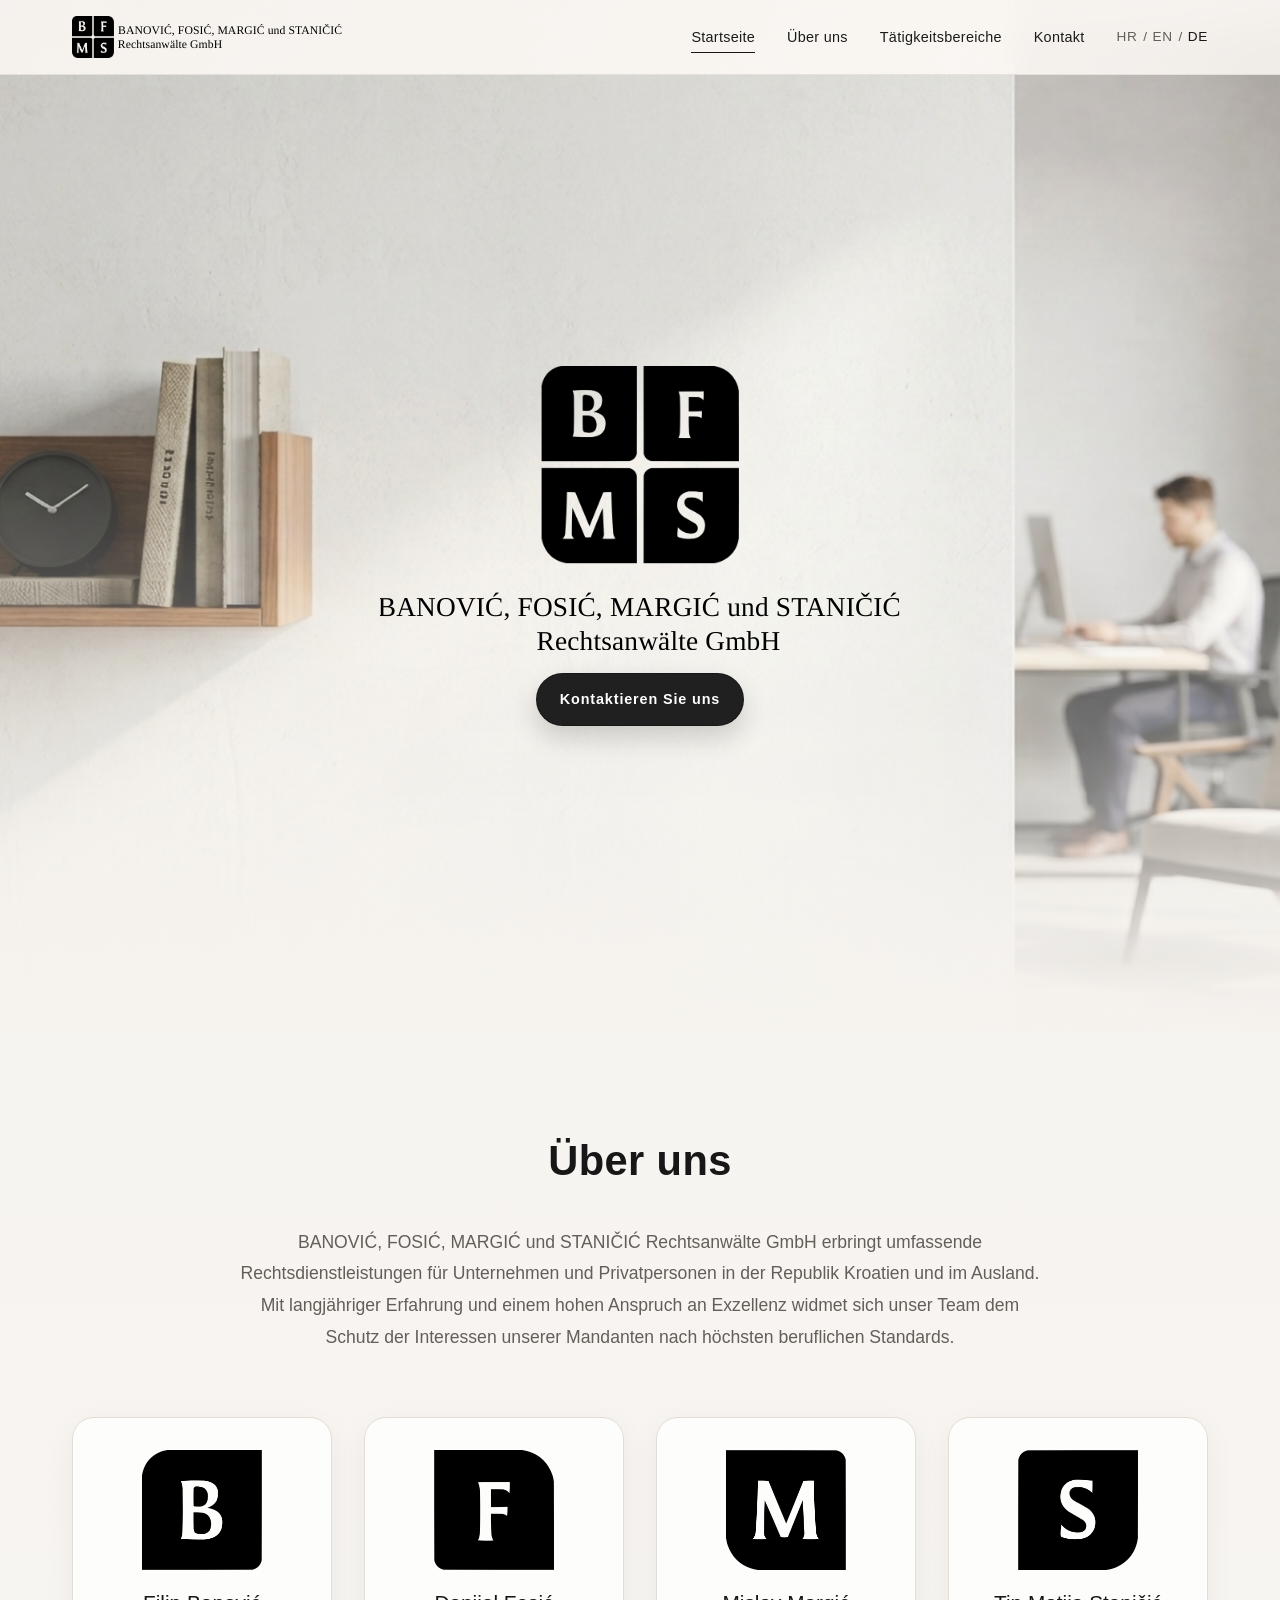
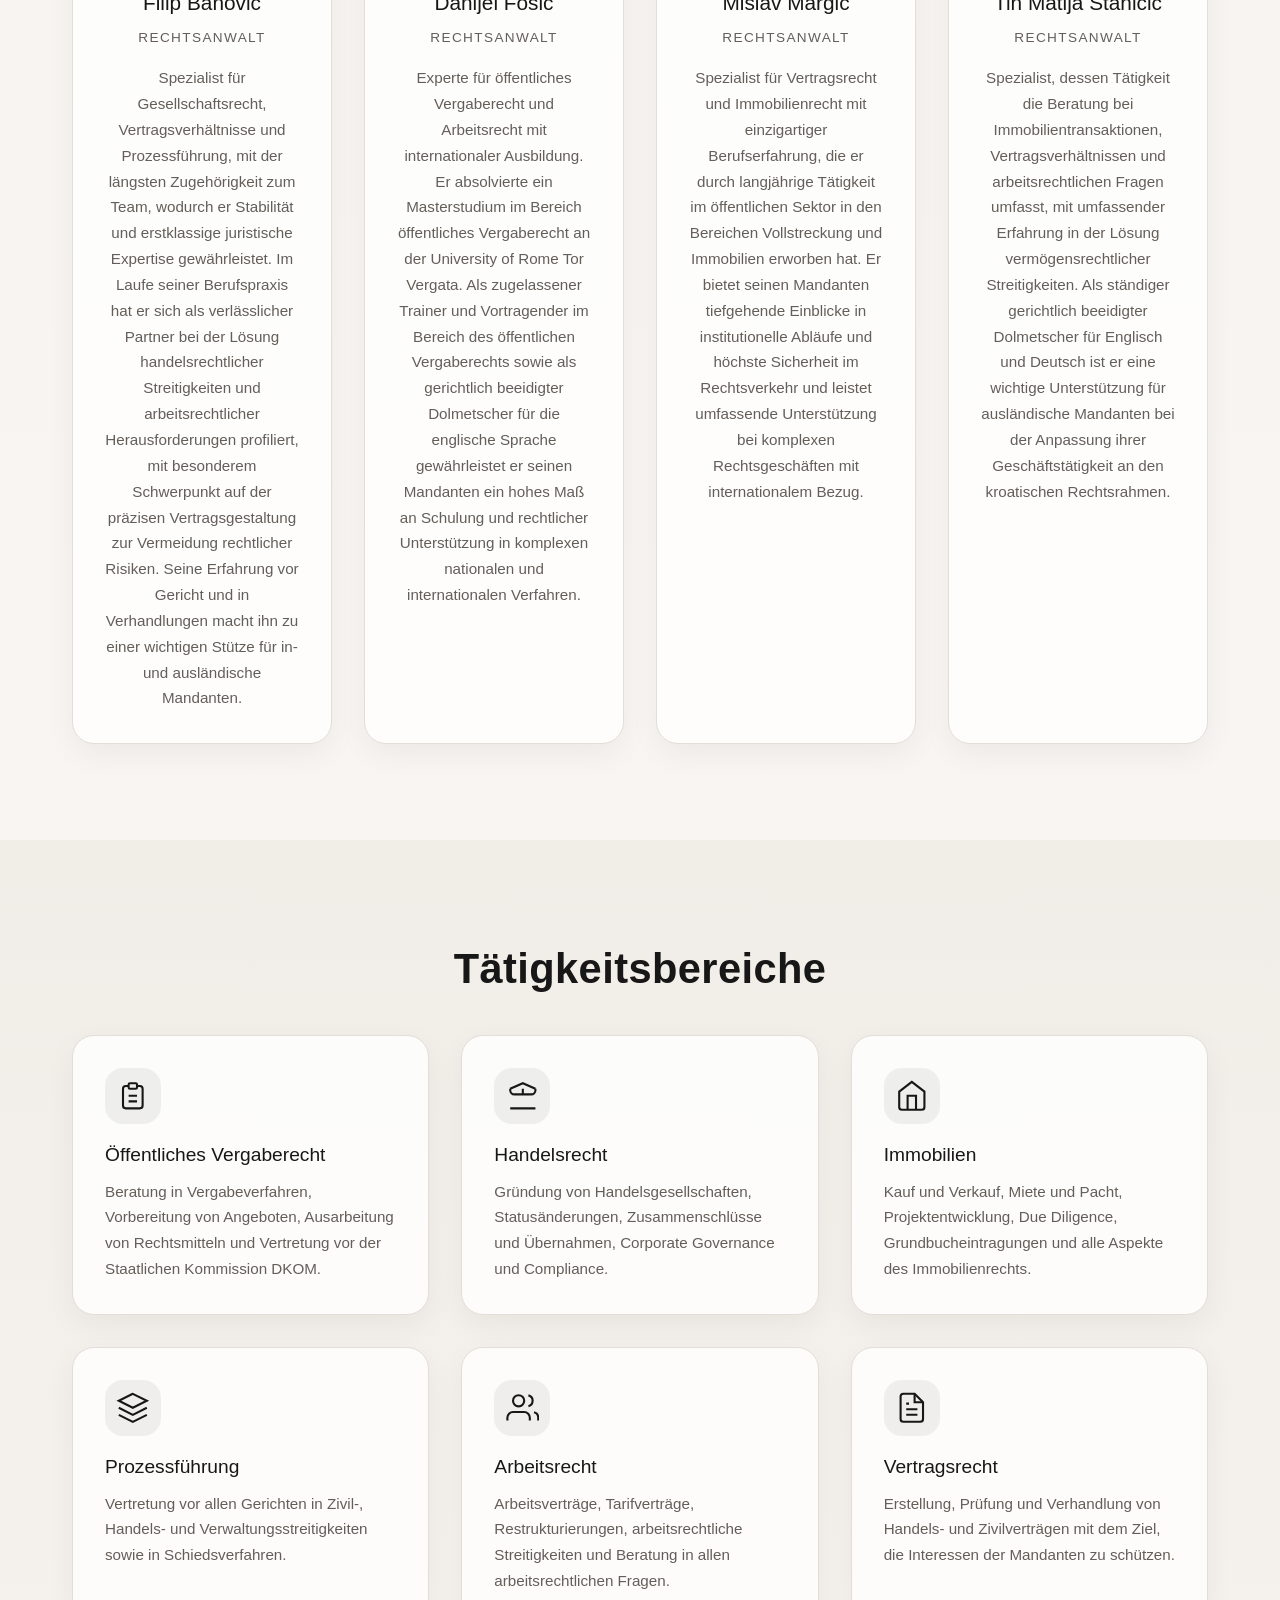
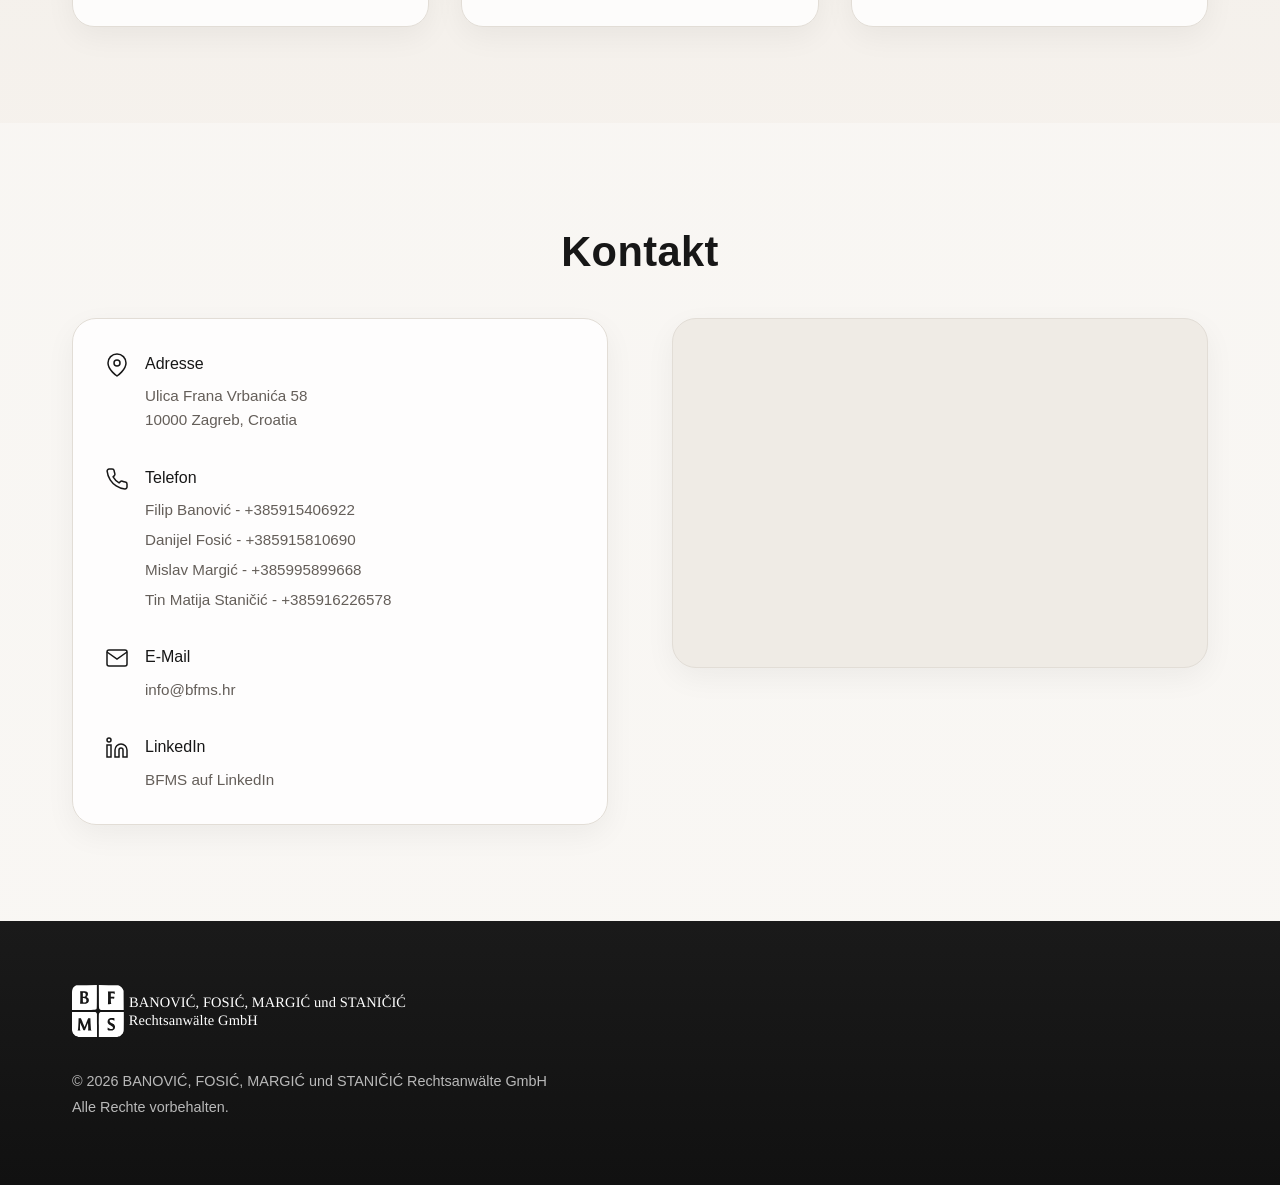
==== de/index.html @ d551cf36 "Nova verzija Nova verzija 14.05.2026." ====
<!DOCTYPE html>

<html lang="de">
<head>
<meta charset="utf-8"/>
<meta content="width=device-width, initial-scale=1.0" name="viewport"/>
<meta content="BANOVIĆ, FOSIĆ, MARGIĆ und STANIČIĆ Rechtsanwälte GmbH erbringt Rechtsdienstleistungen in den Bereichen Handelsrecht, Immobilienrecht, Prozessführung, Arbeitsrecht, Vertragsrecht und öffentliches Vergaberecht." name="description"/>
<meta content="Rechtsanwaltsgesellschaft Zagreb, Rechtsanwalt Kroatien, Handelsrecht, Immobilienrecht, Prozessführung, Arbeitsrecht, öffentliches Vergaberecht, BFMS" name="keywords"/>
<meta content="BANOVIĆ, FOSIĆ, MARGIĆ und STANIČIĆ Rechtsanwälte GmbH" name="author"/>
<meta content="index, follow" name="robots"/>
<title>BFMS | BANOVIĆ, FOSIĆ, MARGIĆ und STANIČIĆ Rechtsanwälte GmbH</title><link href="https://bfms.hr/de/" rel="canonical"/>
<link href="https://bfms.hr/" hreflang="hr" rel="alternate"/>
<link href="https://bfms.hr/en/" hreflang="en" rel="alternate"/>
<link href="https://bfms.hr/de/" hreflang="de" rel="alternate"/>
<link href="https://bfms.hr/" hreflang="x-default" rel="alternate"/>
<meta content="de_DE" property="og:locale"/>
<meta content="website" property="og:type"/>
<meta content="BFMS | BANOVIĆ, FOSIĆ, MARGIĆ und STANIČIĆ Rechtsanwälte GmbH" property="og:title"/>
<meta content="Rechtsanwälte in Zagreb – Handelsrecht, Immobilienrecht, Prozessführung, Arbeitsrecht und öffentliches Vergaberecht." property="og:description"/>
<meta content="https://bfms.hr/de/" property="og:url"/>
<meta content="https://bfms.hr/assets/brand/logo-okomito-de.png" property="og:image"/>
<meta content="BFMS logo" property="og:image:alt"/>
<meta content="BFMS" property="og:site_name"/>
<meta content="summary_large_image" name="twitter:card"/>
<meta content="BFMS | BANOVIĆ, FOSIĆ, MARGIĆ und STANIČIĆ Rechtsanwälte GmbH" name="twitter:title"/>
<meta content="Rechtsanwälte in Zagreb." name="twitter:description"/>
<meta content="https://bfms.hr/assets/brand/logo-okomito-de.png" name="twitter:image"/>
<link href="../assets/brand/favicon-32x32.png" rel="icon" sizes="32x32" type="image/png"/>
<link href="../assets/brand/apple-touch-icon.png" rel="apple-touch-icon"/>
<script type="application/ld+json">
{
  "@context": "https://schema.org",
  "@type": "LegalService",
  "name": "BANOVIĆ, FOSIĆ, MARGIĆ und STANIČIĆ Rechtsanwälte GmbH",
  "alternateName": "BFMS",
  "url": "https://bfms.hr/de/",
  "logo": "https://bfms.hr/assets/brand/logo-okomito-de.png",
  "image": "https://bfms.hr/assets/brand/logo-okomito-de.png",
  "email": "info@bfms.hr",
  "telephone": "+385915406922",
  "address": {
    "@type": "PostalAddress",
    "streetAdresse": "Ulica Frana Vrbanića 58",
    "postalCode": "10000",
    "addressLocality": "Zagreb",
    "addressCountry": "HR"
  },
  "areaServed": [
    "HR",
    "EU"
  ],
  "availableLanguage": [
    "hr",
    "en",
    "de"
  ],
  "sameAs": [
    "https://www.linkedin.com/company/od-bfms"
  ]
}
    </script>
<!-- Fonts -->
<link href="https://fonts.googleapis.com" rel="preconnect"/>
<link crossorigin="" href="https://fonts.gstatic.com" rel="preconnect"/>
<link href="../styles.css" rel="stylesheet"/>
<!-- Styles -->
<link href="../styles.css" rel="stylesheet"/>
</head>
<body>
<!-- Navigation -->
<nav class="nav" id="nav">
<div class="nav-container">
<a aria-label="BFMS Startseite" class="nav-logo" href="#hero">
<img alt="BANOVIĆ, FOSIĆ, MARGIĆ und STANIČIĆ Rechtsanwälte GmbH" class="logo-img" src="../assets/brand/dugacki-logo-de.svg"/>
</a>
<button aria-label="Toggle navigation" class="nav-toggle" id="nav-toggle">
<span></span>
<span></span>
<span></span>
</button>
<ul class="nav-menu" id="nav-menu">
<li><a class="nav-link" href="#hero">Startseite</a></li>
<li><a class="nav-link" href="#o-nama">Über uns</a></li>
<li><a class="nav-link" href="#podrucja-rada">Tätigkeitsbereiche</a></li>
<li><a class="nav-link" href="#kontakt">Kontakt</a></li>
<li aria-label="Sprachauswahl" class="language-switch"><a class="lang-link" href="../index.html" lang="hr">HR</a> <span aria-hidden="true">/</span> <a class="lang-link" href="../en/index.html" lang="en">EN</a> <span aria-hidden="true">/</span> <a aria-current="page" class="lang-link active" href="../de/index.html" lang="de">DE</a></li>
</ul>
</div>
</nav>
<!-- Hero Section -->
<section class="hero" id="hero">
<div class="hero-content"><h1 class="sr-only">BANOVIĆ, FOSIĆ, MARGIĆ und STANIČIĆ Rechtsanwälte GmbH</h1><div class="hero-copy"><img alt="BANOVIĆ, FOSIĆ, MARGIĆ und STANIČIĆ Rechtsanwälte GmbH logo" class="hero-brand-logo" decoding="async" src="../assets/brand/logo-okomito-de.svg"/><a class="hero-cta" href="#kontakt">Kontaktieren Sie uns</a></div></div>
</section>
<!-- O nama Section -->
<section class="section" id="o-nama">
<div class="container">
<h2 class="section-title">Über uns</h2>
<p class="section-intro">BANOVIĆ, FOSIĆ, MARGIĆ und STANIČIĆ Rechtsanwälte GmbH erbringt umfassende Rechtsdienstleistungen für Unternehmen und Privatpersonen in der Republik Kroatien und im Ausland. Mit langjähriger Erfahrung und einem hohen Anspruch an Exzellenz widmet sich unser Team dem Schutz der Interessen unserer Mandanten nach höchsten beruflichen Standards.</p>
<!-- Team Members -->
<div class="team-grid">
<!-- Team Member 1 -->
<div class="team-member">
<div class="team-photo">
<img alt="Platzhalterfoto für Filip Banović" class="team-photo-img" decoding="async" loading="lazy" src="../assets/team/banovic-placeholder.png"/>
</div>
<h3 class="team-name">Filip Banović</h3>
<p class="team-title">Rechtsanwalt</p>
<p class="team-bio">Spezialist für Gesellschaftsrecht, Vertragsverhältnisse und Prozessführung, mit der längsten Zugehörigkeit zum Team, wodurch er Stabilität und erstklassige juristische Expertise gewährleistet. Im Laufe seiner Berufspraxis hat er sich als verlässlicher Partner bei der Lösung handelsrechtlicher Streitigkeiten und arbeitsrechtlicher Herausforderungen profiliert, mit besonderem Schwerpunkt auf der präzisen Vertragsgestaltung zur Vermeidung rechtlicher Risiken. Seine Erfahrung vor Gericht und in Verhandlungen macht ihn zu einer wichtigen Stütze für in- und ausländische Mandanten.</p>
</div>
<!-- Team Member 2 -->
<div class="team-member">
<div class="team-photo">
<img alt="Platzhalterfoto für Danijel Fosić" class="team-photo-img" decoding="async" loading="lazy" src="../assets/team/fosic-placeholder.png"/>
</div>
<h3 class="team-name">Danijel Fosić</h3>
<p class="team-title">Rechtsanwalt</p>
<p class="team-bio">Experte für öffentliches Vergaberecht und Arbeitsrecht mit internationaler Ausbildung. Er absolvierte ein Masterstudium im Bereich öffentliches Vergaberecht an der University of Rome Tor Vergata. Als zugelassener Trainer und Vortragender im Bereich des öffentlichen Vergaberechts sowie als gerichtlich beeidigter Dolmetscher für die englische Sprache gewährleistet er seinen Mandanten ein hohes Maß an Schulung und rechtlicher Unterstützung in komplexen nationalen und internationalen Verfahren.</p>
</div>
<!-- Team Member 3 -->
<div class="team-member">
<div class="team-photo">
<img alt="Platzhalterfoto für Mislav Margić" class="team-photo-img" decoding="async" loading="lazy" src="../assets/team/margic-placeholder.png"/>
</div>
<h3 class="team-name">Mislav Margić</h3>
<p class="team-title">Rechtsanwalt</p>
<p class="team-bio">Spezialist für Vertragsrecht und Immobilienrecht mit einzigartiger Berufserfahrung, die er durch langjährige Tätigkeit im öffentlichen Sektor in den Bereichen Vollstreckung und Immobilien erworben hat. Er bietet seinen Mandanten tiefgehende Einblicke in institutionelle Abläufe und höchste Sicherheit im Rechtsverkehr und leistet umfassende Unterstützung bei komplexen Rechtsgeschäften mit internationalem Bezug.</p>
</div>
<!-- Team Member 4 -->
<div class="team-member">
<div class="team-photo">
<img alt="Platzhalterfoto für Tin Matija Staničić" class="team-photo-img" decoding="async" loading="lazy" src="../assets/team/stanicic-placeholder.png"/>
</div>
<h3 class="team-name">Tin Matija Staničić</h3>
<p class="team-title">Rechtsanwalt</p>
<p class="team-bio">Spezialist, dessen Tätigkeit die Beratung bei Immobilientransaktionen, Vertragsverhältnissen und arbeitsrechtlichen Fragen umfasst, mit umfassender Erfahrung in der Lösung vermögensrechtlicher Streitigkeiten. Als ständiger gerichtlich beeidigter Dolmetscher für Englisch und Deutsch ist er eine wichtige Unterstützung für ausländische Mandanten bei der Anpassung ihrer Geschäftstätigkeit an den kroatischen Rechtsrahmen.</p>
</div>
</div>
</div>
</section>
<!-- Područja rada Section -->
<section class="section section-alt" id="podrucja-rada">
<div class="container">
<h2 class="section-title">Tätigkeitsbereiche</h2>
<div class="practice-grid">
<div class="practice-item">
<div class="practice-icon">
<svg fill="none" stroke="currentColor" stroke-width="1.5" viewbox="0 0 24 24">
<path d="M9 5H7a2 2 0 00-2 2v12a2 2 0 002 2h10a2 2 0 002-2V7a2 2 0 00-2-2h-2"></path>
<rect height="4" rx="1" width="6" x="9" y="3"></rect>
<path d="M9 12h6M9 16h6"></path>
</svg>
</div>
<h3 class="practice-title">Öffentliches Vergaberecht</h3>
<p class="practice-desc">Beratung in Vergabeverfahren, Vorbereitung von Angeboten, Ausarbeitung von Rechtsmitteln und Vertretung vor der Staatlichen Kommission DKOM.</p>
</div>
<div class="practice-item">
<div class="practice-icon">
<svg fill="none" stroke="currentColor" stroke-width="1.5" viewbox="0 0 24 24">
<path d="M3 21h18M3 7v1a3 3 0 003 3h12a3 3 0 003-3V7M3 7l9-4 9 4M12 7v4"></path>
</svg>
</div>
<h3 class="practice-title">Handelsrecht</h3>
<p class="practice-desc">Gründung von Handelsgesellschaften, Statusänderungen, Zusammenschlüsse und Übernahmen, Corporate Governance und Compliance.</p>
</div>
<div class="practice-item">
<div class="practice-icon">
<svg fill="none" stroke="currentColor" stroke-width="1.5" viewbox="0 0 24 24">
<path d="M3 9l9-7 9 7v11a2 2 0 01-2 2H5a2 2 0 01-2-2V9z"></path>
<path d="M9 22V12h6v10"></path>
</svg>
</div>
<h3 class="practice-title">Immobilien</h3>
<p class="practice-desc">Kauf und Verkauf, Miete und Pacht, Projektentwicklung, Due Diligence, Grundbucheintragungen und alle Aspekte des Immobilienrechts.</p>
</div>
<div class="practice-item">
<div class="practice-icon">
<svg fill="none" stroke="currentColor" stroke-width="1.5" viewbox="0 0 24 24">
<path d="M12 2L2 7l10 5 10-5-10-5zM2 17l10 5 10-5M2 12l10 5 10-5"></path>
</svg>
</div>
<h3 class="practice-title">Prozessführung</h3>
<p class="practice-desc">Vertretung vor allen Gerichten in Zivil-, Handels- und Verwaltungsstreitigkeiten sowie in Schiedsverfahren.</p>
</div>
<div class="practice-item">
<div class="practice-icon">
<svg fill="none" stroke="currentColor" stroke-width="1.5" viewbox="0 0 24 24">
<path d="M17 21v-2a4 4 0 00-4-4H5a4 4 0 00-4 4v2"></path>
<circle cx="9" cy="7" r="4"></circle>
<path d="M23 21v-2a4 4 0 00-3-3.87M16 3.13a4 4 0 010 7.75"></path>
</svg>
</div>
<h3 class="practice-title">Arbeitsrecht</h3>
<p class="practice-desc">Arbeitsverträge, Tarifverträge, Restrukturierungen, arbeitsrechtliche Streitigkeiten und Beratung in allen arbeitsrechtlichen Fragen.</p>
</div>
<div class="practice-item">
<div class="practice-icon">
<svg fill="none" stroke="currentColor" stroke-width="1.5" viewbox="0 0 24 24">
<path d="M14 2H6a2 2 0 00-2 2v16a2 2 0 002 2h12a2 2 0 002-2V8z"></path>
<path d="M14 2v6h6M16 13H8M16 17H8M10 9H8"></path>
</svg>
</div>
<h3 class="practice-title">Vertragsrecht</h3>
<p class="practice-desc">Erstellung, Prüfung und Verhandlung von Handels- und Zivilverträgen mit dem Ziel, die Interessen der Mandanten zu schützen.</p>
</div>

</div>
</div>
</section>
<!-- Kontakt Section -->
<section class="section" id="kontakt">
<div class="container">
<h2 class="section-title">Kontakt</h2>
<div class="contact-grid">
<div class="contact-info">
<div class="contact-item">
<div class="contact-icon">
<svg fill="none" stroke="currentColor" stroke-width="1.5" viewbox="0 0 24 24">
<path d="M21 10c0 7-9 13-9 13s-9-6-9-13a9 9 0 1118 0z"></path>
<circle cx="12" cy="10" r="3"></circle>
</svg>
</div>
<div class="contact-text">
<h4>Adresse</h4>
<p>Ulica Frana Vrbanića 58<br/>10000 Zagreb, Croatia</p>
</div>
</div>
<div class="contact-item">
<div class="contact-icon">
<svg fill="none" stroke="currentColor" stroke-width="1.5" viewbox="0 0 24 24">
<path d="M22 16.92v3a2 2 0 01-2.18 2 19.79 19.79 0 01-8.63-3.07 19.5 19.5 0 01-6-6 19.79 19.79 0 01-3.07-8.67A2 2 0 014.11 2h3a2 2 0 012 1.72 12.84 12.84 0 00.7 2.81 2 2 0 01-.45 2.11L8.09 9.91a16 16 0 006 6l1.27-1.27a2 2 0 012.11-.45 12.84 12.84 0 002.81.7A2 2 0 0122 16.92z"></path>
</svg>
</div>
<div class="contact-text">
<h4>Telefon</h4>
<p class="phone-list">
<span>Filip Banović - <a href="tel:+385915406922">+385915406922</a></span>
<span>Danijel Fosić - <a href="tel:+385915810690">+385915810690</a></span>
<span>Mislav Margić - <a href="tel:+385995899668">+385995899668</a></span>
<span>Tin Matija Staničić - <a href="tel:+385916226578">+385916226578</a></span>
</p>
</div>
</div>
<div class="contact-item">
<div class="contact-icon">
<svg fill="none" stroke="currentColor" stroke-width="1.5" viewbox="0 0 24 24">
<path d="M4 4h16c1.1 0 2 .9 2 2v12c0 1.1-.9 2-2 2H4c-1.1 0-2-.9-2-2V6c0-1.1.9-2 2-2z"></path>
<path d="M22 6l-10 7L2 6"></path>
</svg>
</div>
<div class="contact-text">
<h4>E-Mail</h4>
<p><a href="mailto:info@bfms.hr">info@bfms.hr</a></p>
</div>
</div>
<div class="contact-item">
<div class="contact-icon">
<svg fill="none" stroke="currentColor" stroke-width="1.5" viewbox="0 0 24 24">
<path d="M16 8a6 6 0 016 6v7h-4v-7a2 2 0 00-2-2 2 2 0 00-2 2v7h-4v-7a6 6 0 016-6z"></path>
<rect height="12" width="4" x="2" y="9"></rect>
<circle cx="4" cy="4" r="2"></circle>
</svg>
</div>
<div class="contact-text">
<h4>LinkedIn</h4>
<p><a href="https://www.linkedin.com/company/od-bfms" rel="noopener noreferrer" target="_blank">BFMS auf LinkedIn</a></p>
</div>
</div>
</div>
<div class="contact-map">
<iframe allowfullscreen="" height="100%" loading="lazy" referrerpolicy="no-referrer-when-downgrade" src="https://www.google.com/maps/embed?pb=!1m18!1m12!1m3!1d2781.0669776669!2d15.9718!3d45.8052!2m3!1f0!2f0!3f0!3m2!1i1024!2i768!4f13.1!3m3!1m2!1s0x4765d6f0c4c76a4f%3A0x1!2sUlica%20Frana%20Vrbani%C4%87a%2058%2C%20Zagreb!5e0!3m2!1sen!2shr!4v1234567890" style="border:0;" title="Standort des BFMS-Büros" width="100%">
</iframe>
</div>
</div>
</div>
</section>
<!-- Footer -->
<footer class="footer">
<div class="container">
<div class="footer-content">
<div class="footer-logo">
<img alt="BANOVIĆ, FOSIĆ, MARGIĆ und STANIČIĆ Rechtsanwälte GmbH" class="footer-logo-img" src="../assets/brand/dugacki-logo-de-inverted.svg"/>
</div>
<p class="footer-text">© <span id="current-year">2026</span> BANOVIĆ, FOSIĆ, MARGIĆ und STANIČIĆ Rechtsanwälte GmbH<br/>
                    Alle Rechte vorbehalten.
                </p>
</div>
</div>
</footer>
<!-- Scripts -->
<script src="../script.js"></script>
</body>
</html>
---- styles.css ----
/* ============================================
   BFMS Law Firm - Stylesheet
   Color Palette (derived from logo):
   - Primary: #1a1a1a (near-black)
   - Background: #fafafa / #f5f4f4 (off-white)
   - Neutral: #666565 (medium gray)
   - Accent: #2c2c2c (charcoal)
   - White: #ffffff
   ============================================ */

/* CSS Variables */
:root {
    --color-primary: #171717;
    --color-secondary: #2f2a26;
    --color-text: #1b1b1b;
    --color-text-muted: #645e59;
    --color-background: #f6f3ef;
    --color-background-alt: #efebe5;
    --color-white: #ffffff;
    --color-border: #e2ddd6;
    
    --font-primary: 'Raleway', -apple-system, BlinkMacSystemFont, sans-serif;
    --font-sans: 'Raleway', -apple-system, BlinkMacSystemFont, sans-serif;
    
    --spacing-xs: 0.5rem;
    --spacing-sm: 1rem;
    --spacing-md: 2rem;
    --spacing-lg: 4rem;
    --spacing-xl: 6rem;
    
    --transition: 0.3s ease;
    --max-width: 1200px;
}

/* Reset & Base */
*,
*::before,
*::after {
    box-sizing: border-box;
    margin: 0;
    padding: 0;
}

html {
    scroll-behavior: smooth;
    font-size: 16px;
}

body {
    font-family: var(--font-sans);
    font-weight: 400;
    line-height: 1.6;
    color: var(--color-text);
    background: linear-gradient(180deg, #f6f3ef 0%, #f9f7f4 100%);
    -webkit-font-smoothing: antialiased;
    -moz-osx-font-smoothing: grayscale;
}

img {
    max-width: 100%;
    height: auto;
    display: block;
}

a {
    color: var(--color-primary);
    text-decoration: none;
    transition: color var(--transition);
}

a:hover {
    color: var(--color-text-muted);
}

/* Container */
.container {
    width: 100%;
    max-width: var(--max-width);
    margin: 0 auto;
    padding: 0 var(--spacing-md);
}

/* ============================================
   Navigation
   ============================================ */
.nav {
    position: fixed;
    top: 0;
    left: 0;
    right: 0;
    z-index: 1000;
    background-color: rgba(255, 252, 248, 0.82);
    border-bottom: 1px solid rgba(226, 221, 214, 0.8);
    backdrop-filter: blur(14px);
    -webkit-backdrop-filter: blur(14px);
    transition: box-shadow var(--transition), background-color var(--transition);
}

.nav.scrolled {
    background-color: rgba(255, 252, 248, 0.94);
    box-shadow: 0 10px 30px rgba(0, 0, 0, 0.08);
}

.nav-container {
    display: flex;
    align-items: center;
    justify-content: space-between;
    max-width: var(--max-width);
    margin: 0 auto;
    padding: var(--spacing-sm) var(--spacing-md);
}

.nav-logo {
    display: flex;
    align-items: center;
    margin-right: var(--spacing-md);
}

.logo-img {
    height: 42px;
    width: auto;
    max-width: min(420px, 42vw);
    object-fit: contain;
}

.nav-menu {
    display: flex;
    list-style: none;
    gap: var(--spacing-md);
    margin-left: auto;
}

.nav-link {
    font-size: 0.9rem;
    font-weight: 500;
    letter-spacing: 0.02em;
    color: var(--color-text);
    padding: var(--spacing-xs) 0;
    position: relative;
}

.nav-link::after {
    content: '';
    position: absolute;
    bottom: 0;
    left: 0;
    width: 0;
    height: 1px;
    background-color: var(--color-primary);
    transition: width var(--transition);
}

.nav-link:hover::after {
    width: 100%;
}

.nav-link:hover {
    color: var(--color-primary);
}

.language-switch {
    display: inline-flex;
    align-items: center;
    gap: 0.35rem;
    font-size: 0.85rem;
    font-weight: 500;
    color: var(--color-text-muted);
}

.lang-link {
    color: var(--color-text-muted);
    letter-spacing: 0.05em;
}

.lang-link.active,
.lang-link:hover {
    color: var(--color-primary);
}

/* Mobile Navigation Toggle */
.nav-toggle {
    display: none;
    flex-direction: column;
    gap: 5px;
    background: none;
    border: none;
    cursor: pointer;
    padding: var(--spacing-xs);
}

.nav-toggle span {
    display: block;
    width: 24px;
    height: 2px;
    background-color: var(--color-primary);
    transition: transform var(--transition), opacity var(--transition);
}

/* ============================================
   Hero Section
   ============================================ */
.hero {
    position: relative;
    min-height: 100vh;
    display: flex;
    align-items: stretch;
    justify-content: center;
    text-align: center;
    background:
        linear-gradient(180deg, rgba(246, 243, 239, 0.04) 0%, rgba(246, 243, 239, 0.06) 38%, rgba(246, 243, 239, 0.42) 72%, rgba(246, 243, 239, 0.9) 100%),
        url('assets/brand/hero-background.png') center center / cover no-repeat;
    padding: var(--spacing-xl) var(--spacing-md);
    padding-top: calc(var(--spacing-xl) + 60px);
}

.hero::after {
    content: '';
    position: absolute;
    inset: auto 0 0 0;
    height: 18%;
    background: linear-gradient(180deg, rgba(246, 243, 239, 0) 0%, rgba(246, 243, 239, 0.9) 100%);
    pointer-events: none;
}

.hero-content {
    position: relative;
    z-index: 1;
    width: 100%;
    max-width: var(--max-width);
    min-height: calc(100vh - 120px);
    display: flex;
    align-items: center;
    justify-content: center;
}

.hero-copy {
    display: inline-flex;
    flex-direction: column;
    align-items: center;
    justify-content: center;
    gap: 1.4rem;
    padding: 0;
    background: transparent;
    border: 0;
    border-radius: 0;
    backdrop-filter: none;
    -webkit-backdrop-filter: none;
    box-shadow: none;
}

.hero-brand-logo {
    display: block;
    width: min(520px, 78vw);
    max-width: 100%;
    height: auto;
    margin: 0 auto;
}

.hero-cta {
    display: inline-block;
    padding: 0.9rem 1.4rem;
    background-color: rgba(23, 23, 23, 0.96);
    color: var(--color-white);
    font-size: 0.9rem;
    font-weight: 600;
    letter-spacing: 0.06em;
    border: 1px solid rgba(23, 23, 23, 0.96);
    border-radius: 999px;
    transition: transform var(--transition), background-color var(--transition), color var(--transition), box-shadow var(--transition);
    box-shadow: 0 12px 26px rgba(0, 0, 0, 0.16);
}

.hero-cta:hover {
    background-color: rgba(255, 255, 255, 0.9);
    color: var(--color-primary);
    transform: translateY(-2px);
}

/* ============================================
   Sections
   ============================================ */
.section {
    padding: var(--spacing-xl) 0;
}

.section-alt {
    background: linear-gradient(180deg, rgba(239, 235, 229, 0.78) 0%, rgba(245, 241, 236, 0.92) 100%);
}

.section-title {
    font-family: var(--font-primary);
    font-size: clamp(1.9rem, 4vw, 2.6rem);
    font-weight: 600;
    letter-spacing: 0.01em;
    text-align: center;
    margin-bottom: var(--spacing-md);
    color: var(--color-primary);
}

.section-intro {
    max-width: 800px;
    margin: 0 auto var(--spacing-lg);
    text-align: center;
    font-size: 1.1rem;
    line-height: 1.8;
    color: var(--color-text-muted);
}

/* ============================================
   Team Section
   ============================================ */
.team-grid {
    display: grid;
    grid-template-columns: repeat(auto-fit, minmax(260px, 1fr));
    gap: var(--spacing-md);
}

.team-member {
    border-radius: 22px;
    text-align: center;
    padding: var(--spacing-md);
    background-color: rgba(255, 255, 255, 0.82);
    border: 1px solid var(--color-border);
    box-shadow: 0 10px 30px rgba(0, 0, 0, 0.05);
    transition: transform var(--transition), box-shadow var(--transition);
}

.team-member:hover {
    transform: translateY(-4px);
    box-shadow: 0 16px 36px rgba(0, 0, 0, 0.09);
}

.team-photo {
    width: 120px;
    height: 120px;
    margin: 0 auto var(--spacing-sm);
    display: flex;
    align-items: center;
    justify-content: center;
}

.team-photo-img {
    max-width: 100%;
    max-height: 100%;
    width: auto;
    height: auto;
    object-fit: contain;
    display: block;
}

.team-name {
    font-family: var(--font-primary);
    font-size: 1.3rem;
    font-weight: 500;
    margin-bottom: var(--spacing-xs);
    color: var(--color-primary);
}

.team-title {
    font-size: 0.85rem;
    font-weight: 500;
    letter-spacing: 0.1em;
    text-transform: uppercase;
    color: var(--color-text-muted);
    margin-bottom: var(--spacing-sm);
}

.team-bio {
    font-size: 0.95rem;
    line-height: 1.7;
    color: var(--color-text-muted);
}

/* ============================================
   Practice Areas Section
   ============================================ */
.practice-grid {
    display: grid;
    grid-template-columns: repeat(auto-fit, minmax(300px, 1fr));
    gap: var(--spacing-md);
}

.practice-item {
    border-radius: 22px;
    padding: var(--spacing-md);
    background-color: rgba(255, 255, 255, 0.82);
    border: 1px solid var(--color-border);
    box-shadow: 0 10px 30px rgba(0, 0, 0, 0.05);
    transition: transform var(--transition), box-shadow var(--transition);
}

.practice-item:hover {
    transform: translateY(-4px);
    box-shadow: 0 16px 36px rgba(0, 0, 0, 0.09);
}

.practice-icon {
    width: 56px;
    height: 56px;
    margin-bottom: var(--spacing-sm);
    color: var(--color-primary);
    display: inline-flex;
    align-items: center;
    justify-content: center;
    padding: 0.7rem;
    background: rgba(23, 23, 23, 0.06);
    border-radius: 18px;
}

.practice-icon svg {
    width: 100%;
    height: 100%;
}

.practice-title {
    font-family: var(--font-primary);
    font-size: 1.2rem;
    font-weight: 500;
    margin-bottom: var(--spacing-xs);
    color: var(--color-primary);
}

.practice-desc {
    font-size: 0.95rem;
    line-height: 1.7;
    color: var(--color-text-muted);
}

/* ============================================
   Contact Section
   ============================================ */
.contact-grid {
    display: grid;
    grid-template-columns: 1fr 1fr;
    gap: var(--spacing-lg);
    align-items: start;
}

.contact-info {
    display: flex;
    flex-direction: column;
    gap: var(--spacing-md);
    padding: var(--spacing-md);
    background-color: rgba(255, 255, 255, 0.82);
    border: 1px solid var(--color-border);
    border-radius: 24px;
    box-shadow: 0 10px 30px rgba(0, 0, 0, 0.05);
}

.contact-item {
    display: flex;
    gap: var(--spacing-sm);
    align-items: flex-start;
}

.contact-icon {
    width: 24px;
    height: 24px;
    flex-shrink: 0;
    color: var(--color-primary);
    margin-top: 2px;
}

.contact-icon svg {
    width: 100%;
    height: 100%;
}

.contact-text h4 {
    font-family: var(--font-primary);
    font-size: 1rem;
    font-weight: 500;
    margin-bottom: var(--spacing-xs);
    color: var(--color-primary);
}

.contact-text p {
    font-size: 0.95rem;
    line-height: 1.6;
    color: var(--color-text-muted);
}

.contact-text a {
    color: var(--color-text-muted);
    border-bottom: 1px solid transparent;
    transition: border-color var(--transition);
}

.contact-text a:hover {
    border-color: var(--color-primary);
    color: var(--color-primary);
}

.phone-list {
    display: grid;
    gap: 0.35rem;
}

.phone-list span {
    display: block;
}


.contact-map {
    height: 350px;
    background-color: var(--color-background-alt);
    border: 1px solid var(--color-border);
    border-radius: 24px;
    box-shadow: 0 10px 30px rgba(0, 0, 0, 0.05);
    overflow: hidden;
}

.contact-map iframe {
    display: block;
    width: 100%;
    height: 100%;
}

/* ============================================
   Footer
   ============================================ */
.footer {
    background: linear-gradient(180deg, #1a1a1a 0%, #111111 100%);
    color: var(--color-white);
    padding: var(--spacing-lg) 0;
}

.footer-content {
    display: flex;
    flex-direction: column;
    align-items: flex-start;
    text-align: left;
    gap: var(--spacing-md);
}

.footer-logo-img {
    height: 52px;
    max-width: min(560px, 90vw);
    width: auto;
    object-fit: contain;
}

.footer-text {
    font-size: 0.9rem;
    line-height: 1.8;
    color: rgba(255, 255, 255, 0.7);
}

/* ============================================
   Responsive Design
   ============================================ */
@media (max-width: 992px) {
    .contact-grid {
        grid-template-columns: 1fr;
    }
    
    .contact-map {
        height: 300px;
    }
}

@media (max-width: 768px) {
    .nav-logo {
        margin-right: var(--spacing-sm);
    }

    .logo-img {
        height: 34px;
        max-width: 58vw;
    }

    .nav-toggle {
        display: flex;
    }
    
    .nav-menu {
        position: fixed;
        top: 60px;
        left: 0;
        right: 0;
        background-color: var(--color-white);
        flex-direction: column;
        padding: var(--spacing-md);
        gap: 0;
        border-bottom: 1px solid var(--color-border);
        transform: translateY(-100%);
        opacity: 0;
        visibility: hidden;
        transition: transform var(--transition), opacity var(--transition), visibility var(--transition);
    }
    
    .nav-menu.active {
        transform: translateY(0);
        opacity: 1;
        visibility: visible;
    }
    
    .nav-link {
        display: block;
        padding: var(--spacing-sm) 0;
        border-bottom: 1px solid var(--color-border);
    }
    
    .nav-link:last-child {
        border-bottom: none;
    }

    .language-switch {
        padding-top: var(--spacing-sm);
    }
    
    /* Hamburger animation */
    .nav-toggle.active span:nth-child(1) {
        transform: translateY(7px) rotate(45deg);
    }
    
    .nav-toggle.active span:nth-child(2) {
        opacity: 0;
    }
    
    .nav-toggle.active span:nth-child(3) {
        transform: translateY(-7px) rotate(-45deg);
    }
    
    .hero {
        padding-top: calc(var(--spacing-lg) + 60px);
        min-height: auto;
        padding-bottom: var(--spacing-lg);
    }
    
    .hero {
        min-height: 92vh;
        background-position: 54% center;
        padding-bottom: var(--spacing-lg);
    }

    .hero-content {
        min-height: calc(92vh - 110px);
        align-items: center;
    }

    .hero-copy {
        width: min(100%, 640px);
        padding: 0;
    }

    .hero-brand-logo {
        width: min(560px, 88vw);
    }

    .section {
        padding: var(--spacing-lg) 0;
    }
    
    .team-grid {
        grid-template-columns: 1fr;
        max-width: 400px;
        margin: 0 auto;
    }
    
    .practice-grid {
        grid-template-columns: 1fr;
    }
}

@media (max-width: 480px) {
    :root {
        --spacing-md: 1.5rem;
        --spacing-lg: 3rem;
        --spacing-xl: 4rem;
    }
    

    .hero-logo-stage {
        width: min(432px, 100%);
    }

    .hero-name {
        font-size: clamp(1.5rem, 7vw, 2.2rem);
    }
    
    .hero-copy {
        gap: 1rem;
    }

    .hero-brand-logo {
        width: min(480px, 92vw);
    }

    .hero-cta {
        width: auto;
        justify-content: center;
    }
}


@media (max-width: 768px) {
    .logo-profile {
        gap: 0.5rem;
        padding: 0.45rem 0.6rem;
        font-size: 0.85rem;
    }

    .logo-profile-img {
        width: 34px;
        height: 34px;
    }

    .logo-profile-b,
    .logo-profile-m {
        left: 0;
        --profile-x: 0;
    }

    .logo-profile-f,
    .logo-profile-s {
        right: 0;
        --profile-x: 0;
    }
}

/* ============================================
   Utility Classes
   ============================================ */
.sr-only {
    position: absolute;
    width: 1px;
    height: 1px;
    padding: 0;
    margin: -1px;
    overflow: hidden;
    clip: rect(0, 0, 0, 0);
    white-space: nowrap;
    border: 0;
}

/* Mobile hero background visibility fix */
@media (max-width: 768px) {
    .hero {
        min-height: 100svh;
        background-position: 32% center;
        background-size: cover;
    }

    .hero-content {
        min-height: calc(100svh - 110px);
    }

    .hero-brand-logo {
        width: min(390px, 76vw);
        max-height: 240px;
    }
}

@media (max-width: 480px) {
    .hero {
        background-position: 31% center;
    }

    .hero-brand-logo {
        width: min(320px, 74vw);
        max-height: 210px;
    }
}
---- styles.css ----
/* ============================================
   BFMS Law Firm - Stylesheet
   Color Palette (derived from logo):
   - Primary: #1a1a1a (near-black)
   - Background: #fafafa / #f5f4f4 (off-white)
   - Neutral: #666565 (medium gray)
   - Accent: #2c2c2c (charcoal)
   - White: #ffffff
   ============================================ */

/* CSS Variables */
:root {
    --color-primary: #171717;
    --color-secondary: #2f2a26;
    --color-text: #1b1b1b;
    --color-text-muted: #645e59;
    --color-background: #f6f3ef;
    --color-background-alt: #efebe5;
    --color-white: #ffffff;
    --color-border: #e2ddd6;
    
    --font-primary: 'Raleway', -apple-system, BlinkMacSystemFont, sans-serif;
    --font-sans: 'Raleway', -apple-system, BlinkMacSystemFont, sans-serif;
    
    --spacing-xs: 0.5rem;
    --spacing-sm: 1rem;
    --spacing-md: 2rem;
    --spacing-lg: 4rem;
    --spacing-xl: 6rem;
    
    --transition: 0.3s ease;
    --max-width: 1200px;
}

/* Reset & Base */
*,
*::before,
*::after {
    box-sizing: border-box;
    margin: 0;
    padding: 0;
}

html {
    scroll-behavior: smooth;
    font-size: 16px;
}

body {
    font-family: var(--font-sans);
    font-weight: 400;
    line-height: 1.6;
    color: var(--color-text);
    background: linear-gradient(180deg, #f6f3ef 0%, #f9f7f4 100%);
    -webkit-font-smoothing: antialiased;
    -moz-osx-font-smoothing: grayscale;
}

img {
    max-width: 100%;
    height: auto;
    display: block;
}

a {
    color: var(--color-primary);
    text-decoration: none;
    transition: color var(--transition);
}

a:hover {
    color: var(--color-text-muted);
}

/* Container */
.container {
    width: 100%;
    max-width: var(--max-width);
    margin: 0 auto;
    padding: 0 var(--spacing-md);
}

/* ============================================
   Navigation
   ============================================ */
.nav {
    position: fixed;
    top: 0;
    left: 0;
    right: 0;
    z-index: 1000;
    background-color: rgba(255, 252, 248, 0.82);
    border-bottom: 1px solid rgba(226, 221, 214, 0.8);
    backdrop-filter: blur(14px);
    -webkit-backdrop-filter: blur(14px);
    transition: box-shadow var(--transition), background-color var(--transition);
}

.nav.scrolled {
    background-color: rgba(255, 252, 248, 0.94);
    box-shadow: 0 10px 30px rgba(0, 0, 0, 0.08);
}

.nav-container {
    display: flex;
    align-items: center;
    justify-content: space-between;
    max-width: var(--max-width);
    margin: 0 auto;
    padding: var(--spacing-sm) var(--spacing-md);
}

.nav-logo {
    display: flex;
    align-items: center;
    margin-right: var(--spacing-md);
}

.logo-img {
    height: 42px;
    width: auto;
    max-width: min(420px, 42vw);
    object-fit: contain;
}

.nav-menu {
    display: flex;
    list-style: none;
    gap: var(--spacing-md);
    margin-left: auto;
}

.nav-link {
    font-size: 0.9rem;
    font-weight: 500;
    letter-spacing: 0.02em;
    color: var(--color-text);
    padding: var(--spacing-xs) 0;
    position: relative;
}

.nav-link::after {
    content: '';
    position: absolute;
    bottom: 0;
    left: 0;
    width: 0;
    height: 1px;
    background-color: var(--color-primary);
    transition: width var(--transition);
}

.nav-link:hover::after {
    width: 100%;
}

.nav-link:hover {
    color: var(--color-primary);
}

.language-switch {
    display: inline-flex;
    align-items: center;
    gap: 0.35rem;
    font-size: 0.85rem;
    font-weight: 500;
    color: var(--color-text-muted);
}

.lang-link {
    color: var(--color-text-muted);
    letter-spacing: 0.05em;
}

.lang-link.active,
.lang-link:hover {
    color: var(--color-primary);
}

/* Mobile Navigation Toggle */
.nav-toggle {
    display: none;
    flex-direction: column;
    gap: 5px;
    background: none;
    border: none;
    cursor: pointer;
    padding: var(--spacing-xs);
}

.nav-toggle span {
    display: block;
    width: 24px;
    height: 2px;
    background-color: var(--color-primary);
    transition: transform var(--transition), opacity var(--transition);
}

/* ============================================
   Hero Section
   ============================================ */
.hero {
    position: relative;
    min-height: 100vh;
    display: flex;
    align-items: stretch;
    justify-content: center;
    text-align: center;
    background:
        linear-gradient(180deg, rgba(246, 243, 239, 0.04) 0%, rgba(246, 243, 239, 0.06) 38%, rgba(246, 243, 239, 0.42) 72%, rgba(246, 243, 239, 0.9) 100%),
        url('assets/brand/hero-background.png') center center / cover no-repeat;
    padding: var(--spacing-xl) var(--spacing-md);
    padding-top: calc(var(--spacing-xl) + 60px);
}

.hero::after {
    content: '';
    position: absolute;
    inset: auto 0 0 0;
    height: 18%;
    background: linear-gradient(180deg, rgba(246, 243, 239, 0) 0%, rgba(246, 243, 239, 0.9) 100%);
    pointer-events: none;
}

.hero-content {
    position: relative;
    z-index: 1;
    width: 100%;
    max-width: var(--max-width);
    min-height: calc(100vh - 120px);
    display: flex;
    align-items: center;
    justify-content: center;
}

.hero-copy {
    display: inline-flex;
    flex-direction: column;
    align-items: center;
    justify-content: center;
    gap: 1.4rem;
    padding: 0;
    background: transparent;
    border: 0;
    border-radius: 0;
    backdrop-filter: none;
    -webkit-backdrop-filter: none;
    box-shadow: none;
}

.hero-brand-logo {
    display: block;
    width: min(520px, 78vw);
    max-width: 100%;
    height: auto;
    margin: 0 auto;
}

.hero-cta {
    display: inline-block;
    padding: 0.9rem 1.4rem;
    background-color: rgba(23, 23, 23, 0.96);
    color: var(--color-white);
    font-size: 0.9rem;
    font-weight: 600;
    letter-spacing: 0.06em;
    border: 1px solid rgba(23, 23, 23, 0.96);
    border-radius: 999px;
    transition: transform var(--transition), background-color var(--transition), color var(--transition), box-shadow var(--transition);
    box-shadow: 0 12px 26px rgba(0, 0, 0, 0.16);
}

.hero-cta:hover {
    background-color: rgba(255, 255, 255, 0.9);
    color: var(--color-primary);
    transform: translateY(-2px);
}

/* ============================================
   Sections
   ============================================ */
.section {
    padding: var(--spacing-xl) 0;
}

.section-alt {
    background: linear-gradient(180deg, rgba(239, 235, 229, 0.78) 0%, rgba(245, 241, 236, 0.92) 100%);
}

.section-title {
    font-family: var(--font-primary);
    font-size: clamp(1.9rem, 4vw, 2.6rem);
    font-weight: 600;
    letter-spacing: 0.01em;
    text-align: center;
    margin-bottom: var(--spacing-md);
    color: var(--color-primary);
}

.section-intro {
    max-width: 800px;
    margin: 0 auto var(--spacing-lg);
    text-align: center;
    font-size: 1.1rem;
    line-height: 1.8;
    color: var(--color-text-muted);
}

/* ============================================
   Team Section
   ============================================ */
.team-grid {
    display: grid;
    grid-template-columns: repeat(auto-fit, minmax(260px, 1fr));
    gap: var(--spacing-md);
}

.team-member {
    border-radius: 22px;
    text-align: center;
    padding: var(--spacing-md);
    background-color: rgba(255, 255, 255, 0.82);
    border: 1px solid var(--color-border);
    box-shadow: 0 10px 30px rgba(0, 0, 0, 0.05);
    transition: transform var(--transition), box-shadow var(--transition);
}

.team-member:hover {
    transform: translateY(-4px);
    box-shadow: 0 16px 36px rgba(0, 0, 0, 0.09);
}

.team-photo {
    width: 120px;
    height: 120px;
    margin: 0 auto var(--spacing-sm);
    display: flex;
    align-items: center;
    justify-content: center;
}

.team-photo-img {
    max-width: 100%;
    max-height: 100%;
    width: auto;
    height: auto;
    object-fit: contain;
    display: block;
}

.team-name {
    font-family: var(--font-primary);
    font-size: 1.3rem;
    font-weight: 500;
    margin-bottom: var(--spacing-xs);
    color: var(--color-primary);
}

.team-title {
    font-size: 0.85rem;
    font-weight: 500;
    letter-spacing: 0.1em;
    text-transform: uppercase;
    color: var(--color-text-muted);
    margin-bottom: var(--spacing-sm);
}

.team-bio {
    font-size: 0.95rem;
    line-height: 1.7;
    color: var(--color-text-muted);
}

/* ============================================
   Practice Areas Section
   ============================================ */
.practice-grid {
    display: grid;
    grid-template-columns: repeat(auto-fit, minmax(300px, 1fr));
    gap: var(--spacing-md);
}

.practice-item {
    border-radius: 22px;
    padding: var(--spacing-md);
    background-color: rgba(255, 255, 255, 0.82);
    border: 1px solid var(--color-border);
    box-shadow: 0 10px 30px rgba(0, 0, 0, 0.05);
    transition: transform var(--transition), box-shadow var(--transition);
}

.practice-item:hover {
    transform: translateY(-4px);
    box-shadow: 0 16px 36px rgba(0, 0, 0, 0.09);
}

.practice-icon {
    width: 56px;
    height: 56px;
    margin-bottom: var(--spacing-sm);
    color: var(--color-primary);
    display: inline-flex;
    align-items: center;
    justify-content: center;
    padding: 0.7rem;
    background: rgba(23, 23, 23, 0.06);
    border-radius: 18px;
}

.practice-icon svg {
    width: 100%;
    height: 100%;
}

.practice-title {
    font-family: var(--font-primary);
    font-size: 1.2rem;
    font-weight: 500;
    margin-bottom: var(--spacing-xs);
    color: var(--color-primary);
}

.practice-desc {
    font-size: 0.95rem;
    line-height: 1.7;
    color: var(--color-text-muted);
}

/* ============================================
   Contact Section
   ============================================ */
.contact-grid {
    display: grid;
    grid-template-columns: 1fr 1fr;
    gap: var(--spacing-lg);
    align-items: start;
}

.contact-info {
    display: flex;
    flex-direction: column;
    gap: var(--spacing-md);
    padding: var(--spacing-md);
    background-color: rgba(255, 255, 255, 0.82);
    border: 1px solid var(--color-border);
    border-radius: 24px;
    box-shadow: 0 10px 30px rgba(0, 0, 0, 0.05);
}

.contact-item {
    display: flex;
    gap: var(--spacing-sm);
    align-items: flex-start;
}

.contact-icon {
    width: 24px;
    height: 24px;
    flex-shrink: 0;
    color: var(--color-primary);
    margin-top: 2px;
}

.contact-icon svg {
    width: 100%;
    height: 100%;
}

.contact-text h4 {
    font-family: var(--font-primary);
    font-size: 1rem;
    font-weight: 500;
    margin-bottom: var(--spacing-xs);
    color: var(--color-primary);
}

.contact-text p {
    font-size: 0.95rem;
    line-height: 1.6;
    color: var(--color-text-muted);
}

.contact-text a {
    color: var(--color-text-muted);
    border-bottom: 1px solid transparent;
    transition: border-color var(--transition);
}

.contact-text a:hover {
    border-color: var(--color-primary);
    color: var(--color-primary);
}

.phone-list {
    display: grid;
    gap: 0.35rem;
}

.phone-list span {
    display: block;
}


.contact-map {
    height: 350px;
    background-color: var(--color-background-alt);
    border: 1px solid var(--color-border);
    border-radius: 24px;
    box-shadow: 0 10px 30px rgba(0, 0, 0, 0.05);
    overflow: hidden;
}

.contact-map iframe {
    display: block;
    width: 100%;
    height: 100%;
}

/* ============================================
   Footer
   ============================================ */
.footer {
    background: linear-gradient(180deg, #1a1a1a 0%, #111111 100%);
    color: var(--color-white);
    padding: var(--spacing-lg) 0;
}

.footer-content {
    display: flex;
    flex-direction: column;
    align-items: flex-start;
    text-align: left;
    gap: var(--spacing-md);
}

.footer-logo-img {
    height: 52px;
    max-width: min(560px, 90vw);
    width: auto;
    object-fit: contain;
}

.footer-text {
    font-size: 0.9rem;
    line-height: 1.8;
    color: rgba(255, 255, 255, 0.7);
}

/* ============================================
   Responsive Design
   ============================================ */
@media (max-width: 992px) {
    .contact-grid {
        grid-template-columns: 1fr;
    }
    
    .contact-map {
        height: 300px;
    }
}

@media (max-width: 768px) {
    .nav-logo {
        margin-right: var(--spacing-sm);
    }

    .logo-img {
        height: 34px;
        max-width: 58vw;
    }

    .nav-toggle {
        display: flex;
    }
    
    .nav-menu {
        position: fixed;
        top: 60px;
        left: 0;
        right: 0;
        background-color: var(--color-white);
        flex-direction: column;
        padding: var(--spacing-md);
        gap: 0;
        border-bottom: 1px solid var(--color-border);
        transform: translateY(-100%);
        opacity: 0;
        visibility: hidden;
        transition: transform var(--transition), opacity var(--transition), visibility var(--transition);
    }
    
    .nav-menu.active {
        transform: translateY(0);
        opacity: 1;
        visibility: visible;
    }
    
    .nav-link {
        display: block;
        padding: var(--spacing-sm) 0;
        border-bottom: 1px solid var(--color-border);
    }
    
    .nav-link:last-child {
        border-bottom: none;
    }

    .language-switch {
        padding-top: var(--spacing-sm);
    }
    
    /* Hamburger animation */
    .nav-toggle.active span:nth-child(1) {
        transform: translateY(7px) rotate(45deg);
    }
    
    .nav-toggle.active span:nth-child(2) {
        opacity: 0;
    }
    
    .nav-toggle.active span:nth-child(3) {
        transform: translateY(-7px) rotate(-45deg);
    }
    
    .hero {
        padding-top: calc(var(--spacing-lg) + 60px);
        min-height: auto;
        padding-bottom: var(--spacing-lg);
    }
    
    .hero {
        min-height: 92vh;
        background-position: 54% center;
        padding-bottom: var(--spacing-lg);
    }

    .hero-content {
        min-height: calc(92vh - 110px);
        align-items: center;
    }

    .hero-copy {
        width: min(100%, 640px);
        padding: 0;
    }

    .hero-brand-logo {
        width: min(560px, 88vw);
    }

    .section {
        padding: var(--spacing-lg) 0;
    }
    
    .team-grid {
        grid-template-columns: 1fr;
        max-width: 400px;
        margin: 0 auto;
    }
    
    .practice-grid {
        grid-template-columns: 1fr;
    }
}

@media (max-width: 480px) {
    :root {
        --spacing-md: 1.5rem;
        --spacing-lg: 3rem;
        --spacing-xl: 4rem;
    }
    

    .hero-logo-stage {
        width: min(432px, 100%);
    }

    .hero-name {
        font-size: clamp(1.5rem, 7vw, 2.2rem);
    }
    
    .hero-copy {
        gap: 1rem;
    }

    .hero-brand-logo {
        width: min(480px, 92vw);
    }

    .hero-cta {
        width: auto;
        justify-content: center;
    }
}


@media (max-width: 768px) {
    .logo-profile {
        gap: 0.5rem;
        padding: 0.45rem 0.6rem;
        font-size: 0.85rem;
    }

    .logo-profile-img {
        width: 34px;
        height: 34px;
    }

    .logo-profile-b,
    .logo-profile-m {
        left: 0;
        --profile-x: 0;
    }

    .logo-profile-f,
    .logo-profile-s {
        right: 0;
        --profile-x: 0;
    }
}

/* ============================================
   Utility Classes
   ============================================ */
.sr-only {
    position: absolute;
    width: 1px;
    height: 1px;
    padding: 0;
    margin: -1px;
    overflow: hidden;
    clip: rect(0, 0, 0, 0);
    white-space: nowrap;
    border: 0;
}

/* Mobile hero background visibility fix */
@media (max-width: 768px) {
    .hero {
        min-height: 100svh;
        background-position: 32% center;
        background-size: cover;
    }

    .hero-content {
        min-height: calc(100svh - 110px);
    }

    .hero-brand-logo {
        width: min(390px, 76vw);
        max-height: 240px;
    }
}

@media (max-width: 480px) {
    .hero {
        background-position: 31% center;
    }

    .hero-brand-logo {
        width: min(320px, 74vw);
        max-height: 210px;
    }
}
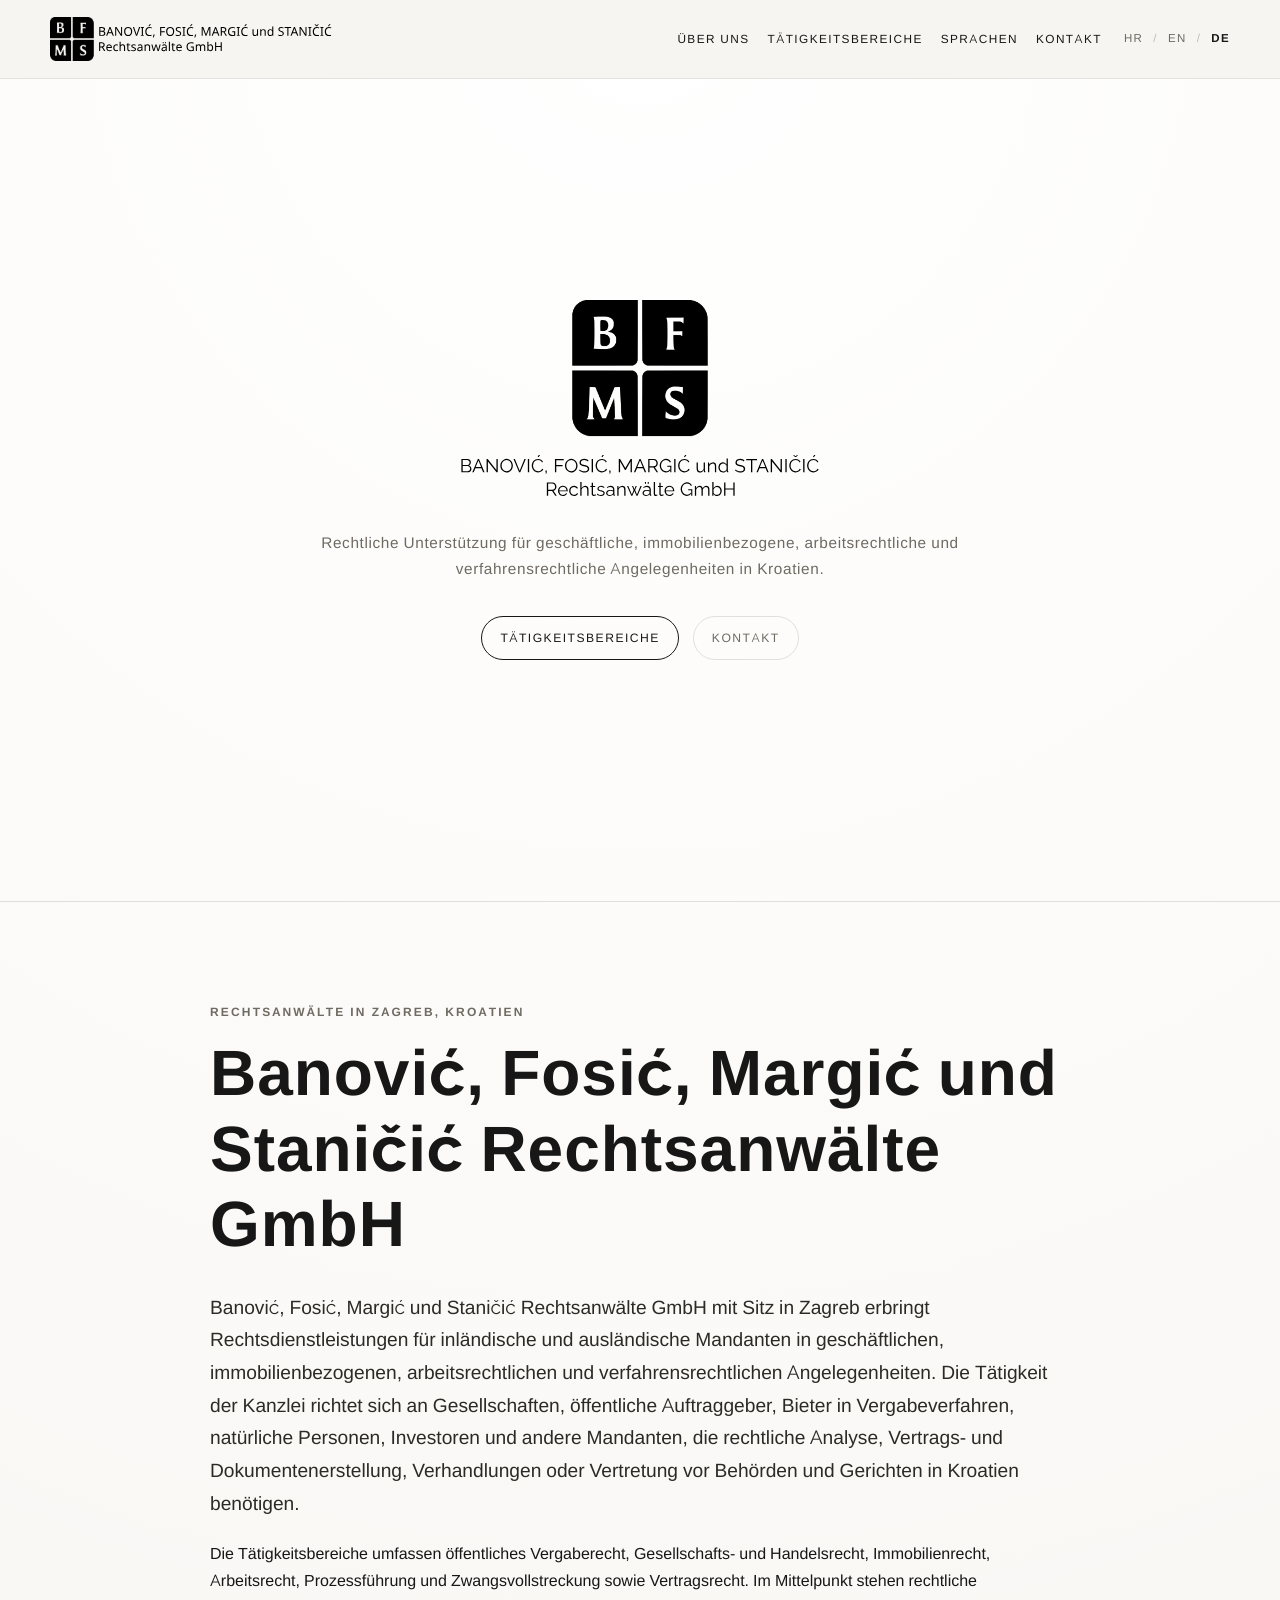
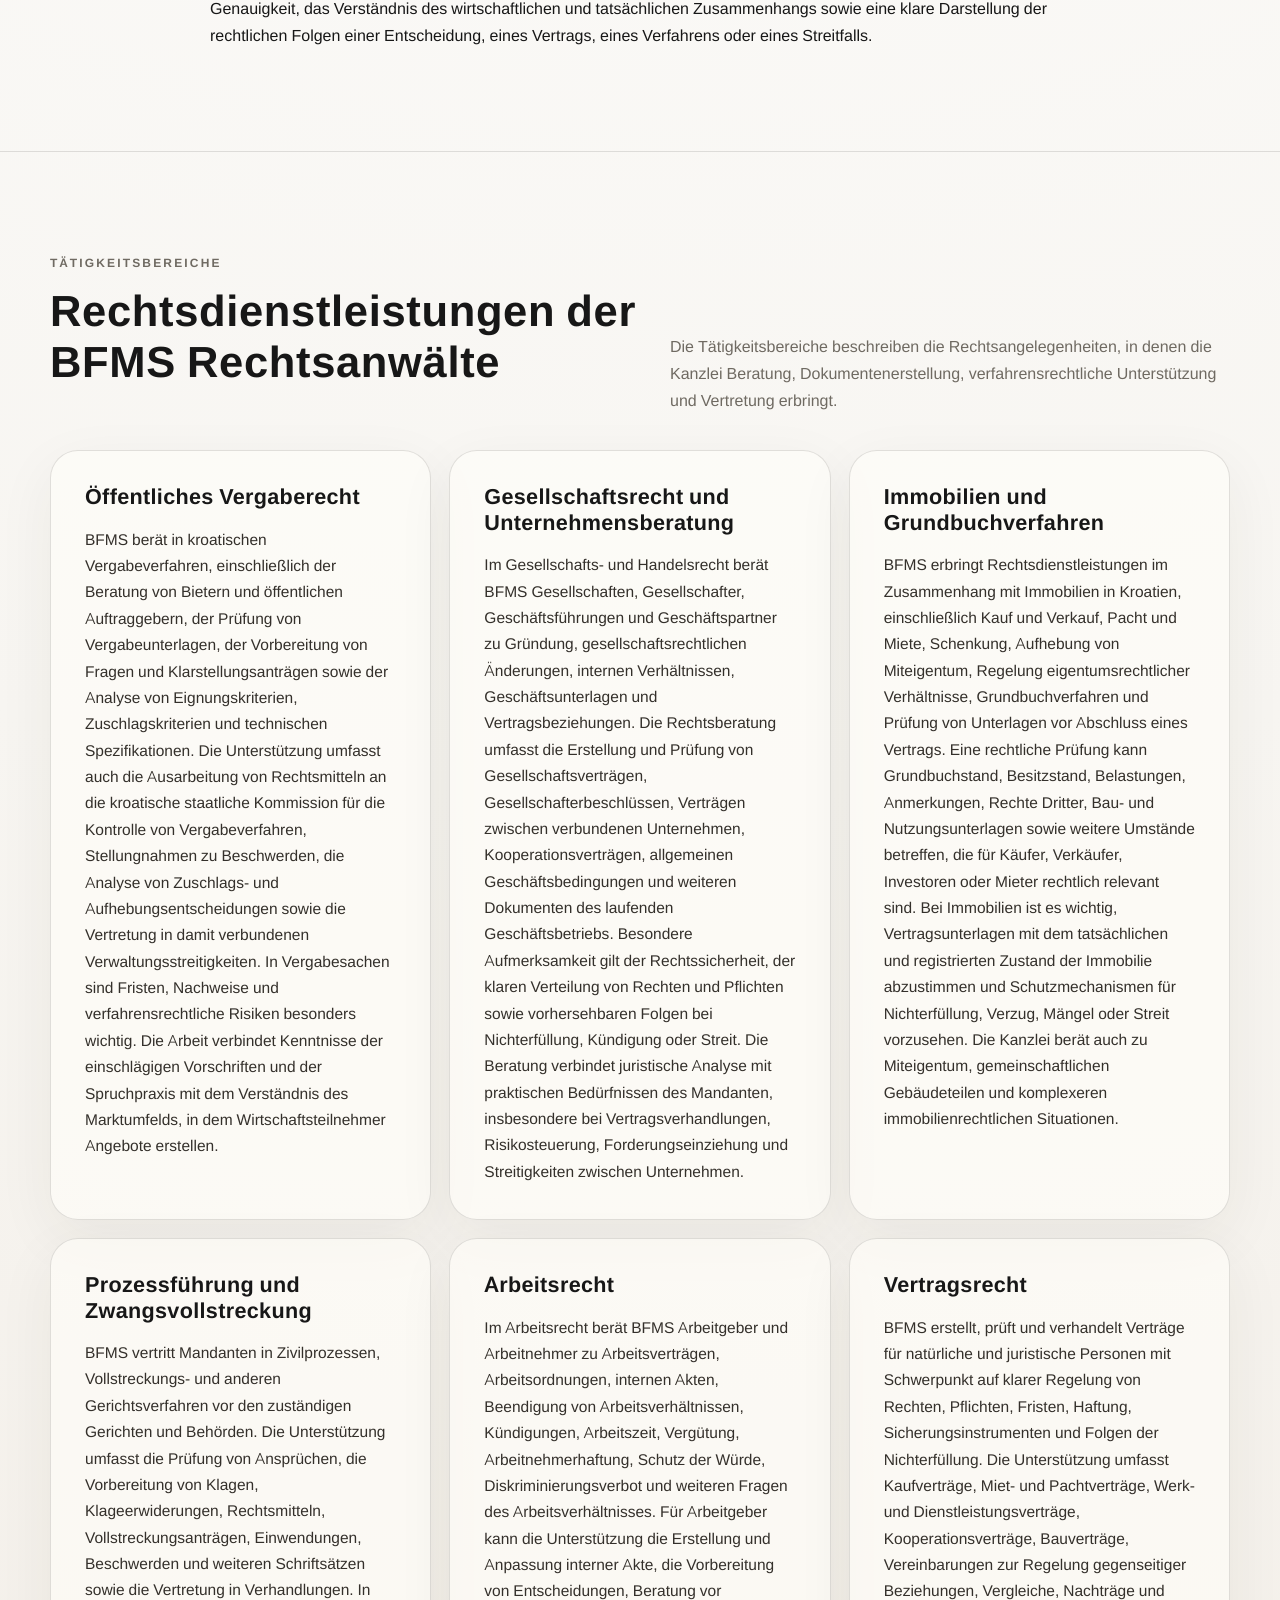
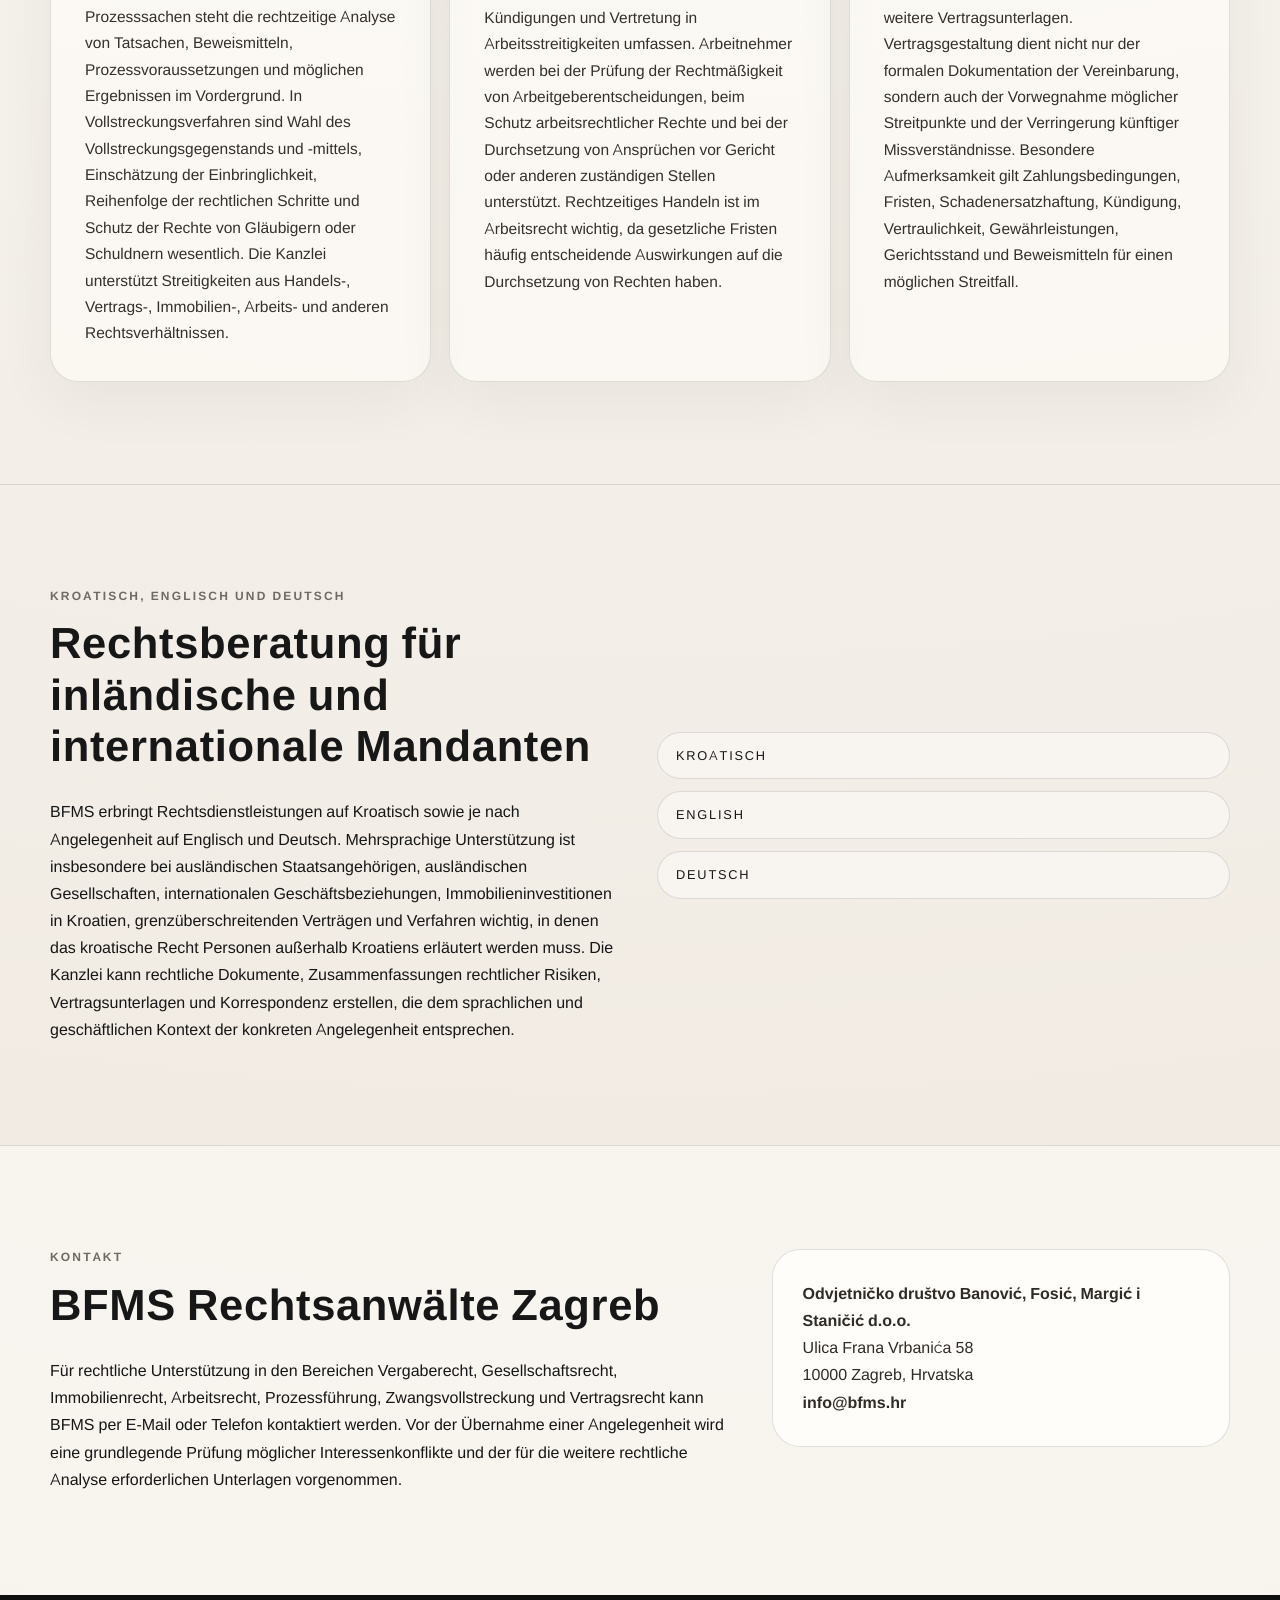
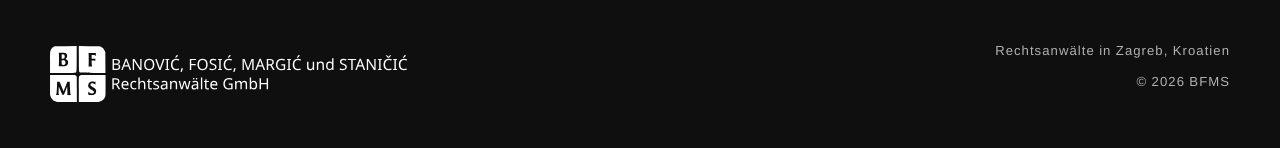
==== commit 23141a4e: "Nova verzija - SEO i LOGO" ====
--- a/de/index.html
+++ b/de/index.html
@@ -1,292 +1,194 @@
-<!DOCTYPE html>
-
+<!doctype html>
 <html lang="de">
 <head>
-<meta charset="utf-8"/>
-<meta content="width=device-width, initial-scale=1.0" name="viewport"/>
-<meta content="BANOVIĆ, FOSIĆ, MARGIĆ und STANIČIĆ Rechtsanwälte GmbH erbringt Rechtsdienstleistungen in den Bereichen Handelsrecht, Immobilienrecht, Prozessführung, Arbeitsrecht, Vertragsrecht und öffentliches Vergaberecht." name="description"/>
-<meta content="Rechtsanwaltsgesellschaft Zagreb, Rechtsanwalt Kroatien, Handelsrecht, Immobilienrecht, Prozessführung, Arbeitsrecht, öffentliches Vergaberecht, BFMS" name="keywords"/>
-<meta content="BANOVIĆ, FOSIĆ, MARGIĆ und STANIČIĆ Rechtsanwälte GmbH" name="author"/>
-<meta content="index, follow" name="robots"/>
-<title>BFMS | BANOVIĆ, FOSIĆ, MARGIĆ und STANIČIĆ Rechtsanwälte GmbH</title><link href="https://bfms.hr/de/" rel="canonical"/>
-<link href="https://bfms.hr/" hreflang="hr" rel="alternate"/>
-<link href="https://bfms.hr/en/" hreflang="en" rel="alternate"/>
-<link href="https://bfms.hr/de/" hreflang="de" rel="alternate"/>
-<link href="https://bfms.hr/" hreflang="x-default" rel="alternate"/>
-<meta content="de_DE" property="og:locale"/>
-<meta content="website" property="og:type"/>
-<meta content="BFMS | BANOVIĆ, FOSIĆ, MARGIĆ und STANIČIĆ Rechtsanwälte GmbH" property="og:title"/>
-<meta content="Rechtsanwälte in Zagreb – Handelsrecht, Immobilienrecht, Prozessführung, Arbeitsrecht und öffentliches Vergaberecht." property="og:description"/>
-<meta content="https://bfms.hr/de/" property="og:url"/>
-<meta content="https://bfms.hr/assets/brand/logo-okomito-de.png" property="og:image"/>
-<meta content="BFMS logo" property="og:image:alt"/>
-<meta content="BFMS" property="og:site_name"/>
-<meta content="summary_large_image" name="twitter:card"/>
-<meta content="BFMS | BANOVIĆ, FOSIĆ, MARGIĆ und STANIČIĆ Rechtsanwälte GmbH" name="twitter:title"/>
-<meta content="Rechtsanwälte in Zagreb." name="twitter:description"/>
-<meta content="https://bfms.hr/assets/brand/logo-okomito-de.png" name="twitter:image"/>
-<link href="../assets/brand/favicon-32x32.png" rel="icon" sizes="32x32" type="image/png"/>
-<link href="../assets/brand/apple-touch-icon.png" rel="apple-touch-icon"/>
-<script type="application/ld+json">
+  <meta charset="utf-8">
+  <meta name="viewport" content="width=device-width, initial-scale=1">
+  <title>BFMS Rechtsanwälte Kroatien | Vergaberecht, Immobilien, Gesellschafts- und Arbeitsrecht</title>
+  <meta name="description" content="BFMS Rechtsanwälte in Zagreb beraten in Kroatien zu öffentlichem Vergaberecht, Gesellschaftsrecht, Immobilienrecht, Arbeitsrecht, Prozessführung, Zwangsvollstreckung und Vertragsrecht.">
+  <meta name="robots" content="index, follow">
+  <link rel="canonical" href="https://bfms.hr/de/">
+  <link rel="alternate" hreflang="hr" href="https://bfms.hr/">
+  <link rel="alternate" hreflang="en" href="https://bfms.hr/en/">
+  <link rel="alternate" hreflang="de" href="https://bfms.hr/de/">
+  <link rel="alternate" hreflang="x-default" href="https://bfms.hr/">
+  <meta property="og:title" content="BFMS Rechtsanwälte Kroatien">
+  <meta property="og:description" content="Rechtsberatung in Kroatien in den Bereichen Vergaberecht, Gesellschaftsrecht, Immobilienrecht, Arbeitsrecht, Prozessführung, Zwangsvollstreckung und Vertragsrecht.">
+  <meta property="og:type" content="website">
+  <meta property="og:url" content="https://bfms.hr/de/">
+  <meta property="og:image" content="https://bfms.hr/assets/og-bfms.png">
+  <link rel="icon" href="../assets/logos/logo-okomito-hr.svg" type="image/svg+xml">
+  <link rel="preload" href="../assets/fonts/raleway-latin-ext-400-normal.woff2" as="font" type="font/woff2" crossorigin>
+  <link rel="preload" href="../assets/fonts/raleway-latin-ext-700-normal.woff2" as="font" type="font/woff2" crossorigin>
+  <link rel="stylesheet" href="../assets/css/style.css">
+  <script type="application/ld+json">
 {
   "@context": "https://schema.org",
-  "@type": "LegalService",
-  "name": "BANOVIĆ, FOSIĆ, MARGIĆ und STANIČIĆ Rechtsanwälte GmbH",
+  "@type": [
+    "LegalService",
+    "Organization"
+  ],
+  "name": "Odvjetničko društvo Banović, Fosić, Margić i Staničić d.o.o.",
   "alternateName": "BFMS",
   "url": "https://bfms.hr/de/",
-  "logo": "https://bfms.hr/assets/brand/logo-okomito-de.png",
-  "image": "https://bfms.hr/assets/brand/logo-okomito-de.png",
+  "logo": "https://bfms.hr/assets/logos/logo-okomito-hr.svg",
   "email": "info@bfms.hr",
-  "telephone": "+385915406922",
   "address": {
     "@type": "PostalAddress",
-    "streetAdresse": "Ulica Frana Vrbanića 58",
+    "streetAddress": "Ulica Frana Vrbanića 58",
     "postalCode": "10000",
     "addressLocality": "Zagreb",
     "addressCountry": "HR"
   },
   "areaServed": [
-    "HR",
-    "EU"
+    "Zagreb",
+    "Hrvatska",
+    "Europska unija"
+  ],
+  "knowsAbout": [
+    "öffentliches Vergaberecht",
+    "Gesellschaftsrecht",
+    "Immobilienrecht",
+    "Grundbuchverfahren",
+    "Arbeitsrecht",
+    "Prozessführung",
+    "Zwangsvollstreckung",
+    "Vertragsrecht"
   ],
   "availableLanguage": [
-    "hr",
-    "en",
-    "de"
-  ],
-  "sameAs": [
-    "https://www.linkedin.com/company/od-bfms"
+    "Croatian",
+    "English",
+    "German"
   ]
 }
-    </script>
-<!-- Fonts -->
-<link href="https://fonts.googleapis.com" rel="preconnect"/>
-<link crossorigin="" href="https://fonts.gstatic.com" rel="preconnect"/>
-<link href="../styles.css" rel="stylesheet"/>
-<!-- Styles -->
-<link href="../styles.css" rel="stylesheet"/>
+  </script>
 </head>
 <body>
-<!-- Navigation -->
-<nav class="nav" id="nav">
-<div class="nav-container">
-<a aria-label="BFMS Startseite" class="nav-logo" href="#hero">
-<img alt="BANOVIĆ, FOSIĆ, MARGIĆ und STANIČIĆ Rechtsanwälte GmbH" class="logo-img" src="../assets/brand/dugacki-logo-de.svg"/>
-</a>
-<button aria-label="Toggle navigation" class="nav-toggle" id="nav-toggle">
-<span></span>
-<span></span>
-<span></span>
-</button>
-<ul class="nav-menu" id="nav-menu">
-<li><a class="nav-link" href="#hero">Startseite</a></li>
-<li><a class="nav-link" href="#o-nama">Über uns</a></li>
-<li><a class="nav-link" href="#podrucja-rada">Tätigkeitsbereiche</a></li>
-<li><a class="nav-link" href="#kontakt">Kontakt</a></li>
-<li aria-label="Sprachauswahl" class="language-switch"><a class="lang-link" href="../index.html" lang="hr">HR</a> <span aria-hidden="true">/</span> <a class="lang-link" href="../en/index.html" lang="en">EN</a> <span aria-hidden="true">/</span> <a aria-current="page" class="lang-link active" href="../de/index.html" lang="de">DE</a></li>
-</ul>
-</div>
-</nav>
-<!-- Hero Section -->
-<section class="hero" id="hero">
-<div class="hero-content"><h1 class="sr-only">BANOVIĆ, FOSIĆ, MARGIĆ und STANIČIĆ Rechtsanwälte GmbH</h1><div class="hero-copy"><img alt="BANOVIĆ, FOSIĆ, MARGIĆ und STANIČIĆ Rechtsanwälte GmbH logo" class="hero-brand-logo" decoding="async" src="../assets/brand/logo-okomito-de.svg"/><a class="hero-cta" href="#kontakt">Kontaktieren Sie uns</a></div></div>
-</section>
-<!-- O nama Section -->
-<section class="section" id="o-nama">
-<div class="container">
-<h2 class="section-title">Über uns</h2>
-<p class="section-intro">BANOVIĆ, FOSIĆ, MARGIĆ und STANIČIĆ Rechtsanwälte GmbH erbringt umfassende Rechtsdienstleistungen für Unternehmen und Privatpersonen in der Republik Kroatien und im Ausland. Mit langjähriger Erfahrung und einem hohen Anspruch an Exzellenz widmet sich unser Team dem Schutz der Interessen unserer Mandanten nach höchsten beruflichen Standards.</p>
-<!-- Team Members -->
-<div class="team-grid">
-<!-- Team Member 1 -->
-<div class="team-member">
-<div class="team-photo">
-<img alt="Platzhalterfoto für Filip Banović" class="team-photo-img" decoding="async" loading="lazy" src="../assets/team/banovic-placeholder.png"/>
-</div>
-<h3 class="team-name">Filip Banović</h3>
-<p class="team-title">Rechtsanwalt</p>
-<p class="team-bio">Spezialist für Gesellschaftsrecht, Vertragsverhältnisse und Prozessführung, mit der längsten Zugehörigkeit zum Team, wodurch er Stabilität und erstklassige juristische Expertise gewährleistet. Im Laufe seiner Berufspraxis hat er sich als verlässlicher Partner bei der Lösung handelsrechtlicher Streitigkeiten und arbeitsrechtlicher Herausforderungen profiliert, mit besonderem Schwerpunkt auf der präzisen Vertragsgestaltung zur Vermeidung rechtlicher Risiken. Seine Erfahrung vor Gericht und in Verhandlungen macht ihn zu einer wichtigen Stütze für in- und ausländische Mandanten.</p>
-</div>
-<!-- Team Member 2 -->
-<div class="team-member">
-<div class="team-photo">
-<img alt="Platzhalterfoto für Danijel Fosić" class="team-photo-img" decoding="async" loading="lazy" src="../assets/team/fosic-placeholder.png"/>
-</div>
-<h3 class="team-name">Danijel Fosić</h3>
-<p class="team-title">Rechtsanwalt</p>
-<p class="team-bio">Experte für öffentliches Vergaberecht und Arbeitsrecht mit internationaler Ausbildung. Er absolvierte ein Masterstudium im Bereich öffentliches Vergaberecht an der University of Rome Tor Vergata. Als zugelassener Trainer und Vortragender im Bereich des öffentlichen Vergaberechts sowie als gerichtlich beeidigter Dolmetscher für die englische Sprache gewährleistet er seinen Mandanten ein hohes Maß an Schulung und rechtlicher Unterstützung in komplexen nationalen und internationalen Verfahren.</p>
-</div>
-<!-- Team Member 3 -->
-<div class="team-member">
-<div class="team-photo">
-<img alt="Platzhalterfoto für Mislav Margić" class="team-photo-img" decoding="async" loading="lazy" src="../assets/team/margic-placeholder.png"/>
-</div>
-<h3 class="team-name">Mislav Margić</h3>
-<p class="team-title">Rechtsanwalt</p>
-<p class="team-bio">Spezialist für Vertragsrecht und Immobilienrecht mit einzigartiger Berufserfahrung, die er durch langjährige Tätigkeit im öffentlichen Sektor in den Bereichen Vollstreckung und Immobilien erworben hat. Er bietet seinen Mandanten tiefgehende Einblicke in institutionelle Abläufe und höchste Sicherheit im Rechtsverkehr und leistet umfassende Unterstützung bei komplexen Rechtsgeschäften mit internationalem Bezug.</p>
-</div>
-<!-- Team Member 4 -->
-<div class="team-member">
-<div class="team-photo">
-<img alt="Platzhalterfoto für Tin Matija Staničić" class="team-photo-img" decoding="async" loading="lazy" src="../assets/team/stanicic-placeholder.png"/>
-</div>
-<h3 class="team-name">Tin Matija Staničić</h3>
-<p class="team-title">Rechtsanwalt</p>
-<p class="team-bio">Spezialist, dessen Tätigkeit die Beratung bei Immobilientransaktionen, Vertragsverhältnissen und arbeitsrechtlichen Fragen umfasst, mit umfassender Erfahrung in der Lösung vermögensrechtlicher Streitigkeiten. Als ständiger gerichtlich beeidigter Dolmetscher für Englisch und Deutsch ist er eine wichtige Unterstützung für ausländische Mandanten bei der Anpassung ihrer Geschäftstätigkeit an den kroatischen Rechtsrahmen.</p>
-</div>
-</div>
-</div>
-</section>
-<!-- Područja rada Section -->
-<section class="section section-alt" id="podrucja-rada">
-<div class="container">
-<h2 class="section-title">Tätigkeitsbereiche</h2>
-<div class="practice-grid">
-<div class="practice-item">
-<div class="practice-icon">
-<svg fill="none" stroke="currentColor" stroke-width="1.5" viewbox="0 0 24 24">
-<path d="M9 5H7a2 2 0 00-2 2v12a2 2 0 002 2h10a2 2 0 002-2V7a2 2 0 00-2-2h-2"></path>
-<rect height="4" rx="1" width="6" x="9" y="3"></rect>
-<path d="M9 12h6M9 16h6"></path>
-</svg>
-</div>
-<h3 class="practice-title">Öffentliches Vergaberecht</h3>
-<p class="practice-desc">Beratung in Vergabeverfahren, Vorbereitung von Angeboten, Ausarbeitung von Rechtsmitteln und Vertretung vor der Staatlichen Kommission DKOM.</p>
-</div>
-<div class="practice-item">
-<div class="practice-icon">
-<svg fill="none" stroke="currentColor" stroke-width="1.5" viewbox="0 0 24 24">
-<path d="M3 21h18M3 7v1a3 3 0 003 3h12a3 3 0 003-3V7M3 7l9-4 9 4M12 7v4"></path>
-</svg>
-</div>
-<h3 class="practice-title">Handelsrecht</h3>
-<p class="practice-desc">Gründung von Handelsgesellschaften, Statusänderungen, Zusammenschlüsse und Übernahmen, Corporate Governance und Compliance.</p>
-</div>
-<div class="practice-item">
-<div class="practice-icon">
-<svg fill="none" stroke="currentColor" stroke-width="1.5" viewbox="0 0 24 24">
-<path d="M3 9l9-7 9 7v11a2 2 0 01-2 2H5a2 2 0 01-2-2V9z"></path>
-<path d="M9 22V12h6v10"></path>
-</svg>
-</div>
-<h3 class="practice-title">Immobilien</h3>
-<p class="practice-desc">Kauf und Verkauf, Miete und Pacht, Projektentwicklung, Due Diligence, Grundbucheintragungen und alle Aspekte des Immobilienrechts.</p>
-</div>
-<div class="practice-item">
-<div class="practice-icon">
-<svg fill="none" stroke="currentColor" stroke-width="1.5" viewbox="0 0 24 24">
-<path d="M12 2L2 7l10 5 10-5-10-5zM2 17l10 5 10-5M2 12l10 5 10-5"></path>
-</svg>
-</div>
-<h3 class="practice-title">Prozessführung</h3>
-<p class="practice-desc">Vertretung vor allen Gerichten in Zivil-, Handels- und Verwaltungsstreitigkeiten sowie in Schiedsverfahren.</p>
-</div>
-<div class="practice-item">
-<div class="practice-icon">
-<svg fill="none" stroke="currentColor" stroke-width="1.5" viewbox="0 0 24 24">
-<path d="M17 21v-2a4 4 0 00-4-4H5a4 4 0 00-4 4v2"></path>
-<circle cx="9" cy="7" r="4"></circle>
-<path d="M23 21v-2a4 4 0 00-3-3.87M16 3.13a4 4 0 010 7.75"></path>
-</svg>
-</div>
-<h3 class="practice-title">Arbeitsrecht</h3>
-<p class="practice-desc">Arbeitsverträge, Tarifverträge, Restrukturierungen, arbeitsrechtliche Streitigkeiten und Beratung in allen arbeitsrechtlichen Fragen.</p>
-</div>
-<div class="practice-item">
-<div class="practice-icon">
-<svg fill="none" stroke="currentColor" stroke-width="1.5" viewbox="0 0 24 24">
-<path d="M14 2H6a2 2 0 00-2 2v16a2 2 0 002 2h12a2 2 0 002-2V8z"></path>
-<path d="M14 2v6h6M16 13H8M16 17H8M10 9H8"></path>
-</svg>
-</div>
-<h3 class="practice-title">Vertragsrecht</h3>
-<p class="practice-desc">Erstellung, Prüfung und Verhandlung von Handels- und Zivilverträgen mit dem Ziel, die Interessen der Mandanten zu schützen.</p>
-</div>
+  <a class="skip-link" href="#main">Zum Inhalt springen</a>
 
-</div>
-</div>
-</section>
-<!-- Kontakt Section -->
-<section class="section" id="kontakt">
-<div class="container">
-<h2 class="section-title">Kontakt</h2>
-<div class="contact-grid">
-<div class="contact-info">
-<div class="contact-item">
-<div class="contact-icon">
-<svg fill="none" stroke="currentColor" stroke-width="1.5" viewbox="0 0 24 24">
-<path d="M21 10c0 7-9 13-9 13s-9-6-9-13a9 9 0 1118 0z"></path>
-<circle cx="12" cy="10" r="3"></circle>
-</svg>
-</div>
-<div class="contact-text">
-<h4>Adresse</h4>
-<p>Ulica Frana Vrbanića 58<br/>10000 Zagreb, Croatia</p>
-</div>
-</div>
-<div class="contact-item">
-<div class="contact-icon">
-<svg fill="none" stroke="currentColor" stroke-width="1.5" viewbox="0 0 24 24">
-<path d="M22 16.92v3a2 2 0 01-2.18 2 19.79 19.79 0 01-8.63-3.07 19.5 19.5 0 01-6-6 19.79 19.79 0 01-3.07-8.67A2 2 0 014.11 2h3a2 2 0 012 1.72 12.84 12.84 0 00.7 2.81 2 2 0 01-.45 2.11L8.09 9.91a16 16 0 006 6l1.27-1.27a2 2 0 012.11-.45 12.84 12.84 0 002.81.7A2 2 0 0122 16.92z"></path>
-</svg>
-</div>
-<div class="contact-text">
-<h4>Telefon</h4>
-<p class="phone-list">
-<span>Filip Banović - <a href="tel:+385915406922">+385915406922</a></span>
-<span>Danijel Fosić - <a href="tel:+385915810690">+385915810690</a></span>
-<span>Mislav Margić - <a href="tel:+385995899668">+385995899668</a></span>
-<span>Tin Matija Staničić - <a href="tel:+385916226578">+385916226578</a></span>
-</p>
-</div>
-</div>
-<div class="contact-item">
-<div class="contact-icon">
-<svg fill="none" stroke="currentColor" stroke-width="1.5" viewbox="0 0 24 24">
-<path d="M4 4h16c1.1 0 2 .9 2 2v12c0 1.1-.9 2-2 2H4c-1.1 0-2-.9-2-2V6c0-1.1.9-2 2-2z"></path>
-<path d="M22 6l-10 7L2 6"></path>
-</svg>
-</div>
-<div class="contact-text">
-<h4>E-Mail</h4>
-<p><a href="mailto:info@bfms.hr">info@bfms.hr</a></p>
-</div>
-</div>
-<div class="contact-item">
-<div class="contact-icon">
-<svg fill="none" stroke="currentColor" stroke-width="1.5" viewbox="0 0 24 24">
-<path d="M16 8a6 6 0 016 6v7h-4v-7a2 2 0 00-2-2 2 2 0 00-2 2v7h-4v-7a6 6 0 016-6z"></path>
-<rect height="12" width="4" x="2" y="9"></rect>
-<circle cx="4" cy="4" r="2"></circle>
-</svg>
-</div>
-<div class="contact-text">
-<h4>LinkedIn</h4>
-<p><a href="https://www.linkedin.com/company/od-bfms" rel="noopener noreferrer" target="_blank">BFMS auf LinkedIn</a></p>
-</div>
-</div>
-</div>
-<div class="contact-map">
-<iframe allowfullscreen="" height="100%" loading="lazy" referrerpolicy="no-referrer-when-downgrade" src="https://www.google.com/maps/embed?pb=!1m18!1m12!1m3!1d2781.0669776669!2d15.9718!3d45.8052!2m3!1f0!2f0!3f0!3m2!1i1024!2i768!4f13.1!3m3!1m2!1s0x4765d6f0c4c76a4f%3A0x1!2sUlica%20Frana%20Vrbani%C4%87a%2058%2C%20Zagreb!5e0!3m2!1sen!2shr!4v1234567890" style="border:0;" title="Standort des BFMS-Büros" width="100%">
-</iframe>
-</div>
-</div>
-</div>
-</section>
-<!-- Footer -->
-<footer class="footer">
-<div class="container">
-<div class="footer-content">
-<div class="footer-logo">
-<img alt="BANOVIĆ, FOSIĆ, MARGIĆ und STANIČIĆ Rechtsanwälte GmbH" class="footer-logo-img" src="../assets/brand/dugacki-logo-de-inverted.svg"/>
-</div>
-<p class="footer-text">© <span id="current-year">2026</span> BANOVIĆ, FOSIĆ, MARGIĆ und STANIČIĆ Rechtsanwälte GmbH<br/>
-                    Alle Rechte vorbehalten.
-                </p>
-</div>
-</div>
-</footer>
-<!-- Scripts -->
-<script src="../script.js"></script>
+  <header class="site-header">
+    <div class="header-inner">
+      <a class="header-logo" href="../" aria-label="BFMS">
+        <img src="../assets/logos/dugacki-logo-de.svg" alt="BFMS">
+      </a>
+      <div class="nav-wrap">
+        <nav class="primary-nav" aria-label="Primary">
+          <a href="#o-nama">Über uns</a>
+          <a href="#podrucja-rada">Tätigkeitsbereiche</a>
+          <a href="#jezici">Sprachen</a>
+          <a href="#kontakt">Kontakt</a>
+        </nav>
+        <nav class="language-nav" aria-label="Language">
+          <a href="../" >HR</a><span>/</span>
+          <a href="../en/" >EN</a><span>/</span>
+          <a href="../de/" aria-current="page">DE</a>
+        </nav>
+      </div>
+    </div>
+  </header>
+
+  <main id="main">
+    <section class="hero" aria-labelledby="hero-title">
+      <div class="hero-inner">
+        <div class="hero-logo">
+          <img src="../assets/logos/logo-okomito-de.svg" alt="BFMS">
+        </div>
+        <p id="hero-title" class="hero-subtitle">Rechtliche Unterstützung für geschäftliche, immobilienbezogene, arbeitsrechtliche und verfahrensrechtliche Angelegenheiten in Kroatien.</p>
+        <div class="hero-actions">
+          <a class="button" href="#podrucja-rada">Tätigkeitsbereiche</a>
+          <a class="button secondary" href="#kontakt">Kontakt</a>
+        </div>
+      </div>
+    </section>
+
+    <section id="o-nama" class="seo-section">
+      <div class="container narrow">
+        <p class="eyebrow">Rechtsanwälte in Zagreb, Kroatien</p>
+        <h1>Banović, Fosić, Margić und Staničić Rechtsanwälte GmbH</h1>
+      <p class="lead">Banović, Fosić, Margić und Staničić Rechtsanwälte GmbH mit Sitz in Zagreb erbringt Rechtsdienstleistungen für inländische und ausländische Mandanten in geschäftlichen, immobilienbezogenen, arbeitsrechtlichen und verfahrensrechtlichen Angelegenheiten. Die Tätigkeit der Kanzlei richtet sich an Gesellschaften, öffentliche Auftraggeber, Bieter in Vergabeverfahren, natürliche Personen, Investoren und andere Mandanten, die rechtliche Analyse, Vertrags- und Dokumentenerstellung, Verhandlungen oder Vertretung vor Behörden und Gerichten in Kroatien benötigen.</p>
+      <p>Die Tätigkeitsbereiche umfassen öffentliches Vergaberecht, Gesellschafts- und Handelsrecht, Immobilienrecht, Arbeitsrecht, Prozessführung und Zwangsvollstreckung sowie Vertragsrecht. Im Mittelpunkt stehen rechtliche Genauigkeit, das Verständnis des wirtschaftlichen und tatsächlichen Zusammenhangs sowie eine klare Darstellung der rechtlichen Folgen einer Entscheidung, eines Vertrags, eines Verfahrens oder eines Streitfalls.</p>
+      </div>
+    </section>
+
+    <section id="podrucja-rada" class="seo-section">
+      <div class="container">
+        <div class="section-head">
+          <div>
+            <p class="eyebrow">Tätigkeitsbereiche</p>
+            <h2>Rechtsdienstleistungen der BFMS Rechtsanwälte</h2>
+          </div>
+          <p>Die Tätigkeitsbereiche beschreiben die Rechtsangelegenheiten, in denen die Kanzlei Beratung, Dokumentenerstellung, verfahrensrechtliche Unterstützung und Vertretung erbringt.</p>
+        </div>
+        <div class="practice-grid">
+        <article id="vergaberecht" class="practice-card">
+          <h3>Öffentliches Vergaberecht</h3>
+          <p>BFMS berät in kroatischen Vergabeverfahren, einschließlich der Beratung von Bietern und öffentlichen Auftraggebern, der Prüfung von Vergabeunterlagen, der Vorbereitung von Fragen und Klarstellungsanträgen sowie der Analyse von Eignungskriterien, Zuschlagskriterien und technischen Spezifikationen. Die Unterstützung umfasst auch die Ausarbeitung von Rechtsmitteln an die kroatische staatliche Kommission für die Kontrolle von Vergabeverfahren, Stellungnahmen zu Beschwerden, die Analyse von Zuschlags- und Aufhebungsentscheidungen sowie die Vertretung in damit verbundenen Verwaltungsstreitigkeiten. In Vergabesachen sind Fristen, Nachweise und verfahrensrechtliche Risiken besonders wichtig. Die Arbeit verbindet Kenntnisse der einschlägigen Vorschriften und der Spruchpraxis mit dem Verständnis des Marktumfelds, in dem Wirtschaftsteilnehmer Angebote erstellen.</p>
+        </article>
+        <article id="gesellschaftsrecht" class="practice-card">
+          <h3>Gesellschaftsrecht und Unternehmensberatung</h3>
+          <p>Im Gesellschafts- und Handelsrecht berät BFMS Gesellschaften, Gesellschafter, Geschäftsführungen und Geschäftspartner zu Gründung, gesellschaftsrechtlichen Änderungen, internen Verhältnissen, Geschäftsunterlagen und Vertragsbeziehungen. Die Rechtsberatung umfasst die Erstellung und Prüfung von Gesellschaftsverträgen, Gesellschafterbeschlüssen, Verträgen zwischen verbundenen Unternehmen, Kooperationsverträgen, allgemeinen Geschäftsbedingungen und weiteren Dokumenten des laufenden Geschäftsbetriebs. Besondere Aufmerksamkeit gilt der Rechtssicherheit, der klaren Verteilung von Rechten und Pflichten sowie vorhersehbaren Folgen bei Nichterfüllung, Kündigung oder Streit. Die Beratung verbindet juristische Analyse mit praktischen Bedürfnissen des Mandanten, insbesondere bei Vertragsverhandlungen, Risikosteuerung, Forderungseinziehung und Streitigkeiten zwischen Unternehmen.</p>
+        </article>
+        <article id="immobilienrecht" class="practice-card">
+          <h3>Immobilien und Grundbuchverfahren</h3>
+          <p>BFMS erbringt Rechtsdienstleistungen im Zusammenhang mit Immobilien in Kroatien, einschließlich Kauf und Verkauf, Pacht und Miete, Schenkung, Aufhebung von Miteigentum, Regelung eigentumsrechtlicher Verhältnisse, Grundbuchverfahren und Prüfung von Unterlagen vor Abschluss eines Vertrags. Eine rechtliche Prüfung kann Grundbuchstand, Besitzstand, Belastungen, Anmerkungen, Rechte Dritter, Bau- und Nutzungsunterlagen sowie weitere Umstände betreffen, die für Käufer, Verkäufer, Investoren oder Mieter rechtlich relevant sind. Bei Immobilien ist es wichtig, Vertragsunterlagen mit dem tatsächlichen und registrierten Zustand der Immobilie abzustimmen und Schutzmechanismen für Nichterfüllung, Verzug, Mängel oder Streit vorzusehen. Die Kanzlei berät auch zu Miteigentum, gemeinschaftlichen Gebäudeteilen und komplexeren immobilienrechtlichen Situationen.</p>
+        </article>
+        <article id="prozessfuehrung" class="practice-card">
+          <h3>Prozessführung und Zwangsvollstreckung</h3>
+          <p>BFMS vertritt Mandanten in Zivilprozessen, Vollstreckungs- und anderen Gerichtsverfahren vor den zuständigen Gerichten und Behörden. Die Unterstützung umfasst die Prüfung von Ansprüchen, die Vorbereitung von Klagen, Klageerwiderungen, Rechtsmitteln, Vollstreckungsanträgen, Einwendungen, Beschwerden und weiteren Schriftsätzen sowie die Vertretung in Verhandlungen. In Prozesssachen steht die rechtzeitige Analyse von Tatsachen, Beweismitteln, Prozessvoraussetzungen und möglichen Ergebnissen im Vordergrund. In Vollstreckungsverfahren sind Wahl des Vollstreckungsgegenstands und -mittels, Einschätzung der Einbringlichkeit, Reihenfolge der rechtlichen Schritte und Schutz der Rechte von Gläubigern oder Schuldnern wesentlich. Die Kanzlei unterstützt Streitigkeiten aus Handels-, Vertrags-, Immobilien-, Arbeits- und anderen Rechtsverhältnissen.</p>
+        </article>
+        <article id="arbeitsrecht" class="practice-card">
+          <h3>Arbeitsrecht</h3>
+          <p>Im Arbeitsrecht berät BFMS Arbeitgeber und Arbeitnehmer zu Arbeitsverträgen, Arbeitsordnungen, internen Akten, Beendigung von Arbeitsverhältnissen, Kündigungen, Arbeitszeit, Vergütung, Arbeitnehmerhaftung, Schutz der Würde, Diskriminierungsverbot und weiteren Fragen des Arbeitsverhältnisses. Für Arbeitgeber kann die Unterstützung die Erstellung und Anpassung interner Akte, die Vorbereitung von Entscheidungen, Beratung vor Kündigungen und Vertretung in Arbeitsstreitigkeiten umfassen. Arbeitnehmer werden bei der Prüfung der Rechtmäßigkeit von Arbeitgeberentscheidungen, beim Schutz arbeitsrechtlicher Rechte und bei der Durchsetzung von Ansprüchen vor Gericht oder anderen zuständigen Stellen unterstützt. Rechtzeitiges Handeln ist im Arbeitsrecht wichtig, da gesetzliche Fristen häufig entscheidende Auswirkungen auf die Durchsetzung von Rechten haben.</p>
+        </article>
+        <article id="vertragsrecht" class="practice-card">
+          <h3>Vertragsrecht</h3>
+          <p>BFMS erstellt, prüft und verhandelt Verträge für natürliche und juristische Personen mit Schwerpunkt auf klarer Regelung von Rechten, Pflichten, Fristen, Haftung, Sicherungsinstrumenten und Folgen der Nichterfüllung. Die Unterstützung umfasst Kaufverträge, Miet- und Pachtverträge, Werk- und Dienstleistungsverträge, Kooperationsverträge, Bauverträge, Vereinbarungen zur Regelung gegenseitiger Beziehungen, Vergleiche, Nachträge und weitere Vertragsunterlagen. Vertragsgestaltung dient nicht nur der formalen Dokumentation der Vereinbarung, sondern auch der Vorwegnahme möglicher Streitpunkte und der Verringerung künftiger Missverständnisse. Besondere Aufmerksamkeit gilt Zahlungsbedingungen, Fristen, Schadenersatzhaftung, Kündigung, Vertraulichkeit, Gewährleistungen, Gerichtsstand und Beweismitteln für einen möglichen Streitfall.</p>
+        </article>
+        </div>
+      </div>
+    </section>
+
+    <section id="jezici" class="seo-section">
+      <div class="container languages-panel">
+        <div>
+          <p class="eyebrow">Kroatisch, Englisch und Deutsch</p>
+          <h2>Rechtsberatung für inländische und internationale Mandanten</h2>
+          <p>BFMS erbringt Rechtsdienstleistungen auf Kroatisch sowie je nach Angelegenheit auf Englisch und Deutsch. Mehrsprachige Unterstützung ist insbesondere bei ausländischen Staatsangehörigen, ausländischen Gesellschaften, internationalen Geschäftsbeziehungen, Immobilieninvestitionen in Kroatien, grenzüberschreitenden Verträgen und Verfahren wichtig, in denen das kroatische Recht Personen außerhalb Kroatiens erläutert werden muss. Die Kanzlei kann rechtliche Dokumente, Zusammenfassungen rechtlicher Risiken, Vertragsunterlagen und Korrespondenz erstellen, die dem sprachlichen und geschäftlichen Kontext der konkreten Angelegenheit entsprechen.</p>
+        </div>
+        <div class="language-list" aria-label="Languages">
+          <div class="language-pill">Kroatisch</div>
+          <div class="language-pill">English</div>
+          <div class="language-pill">Deutsch</div>
+        </div>
+      </div>
+    </section>
+
+    <section id="kontakt" class="seo-section contact-section">
+      <div class="container contact-grid">
+        <div>
+          <p class="eyebrow">Kontakt</p>
+          <h2>BFMS Rechtsanwälte Zagreb</h2>
+          <p>Für rechtliche Unterstützung in den Bereichen Vergaberecht, Gesellschaftsrecht, Immobilienrecht, Arbeitsrecht, Prozessführung, Zwangsvollstreckung und Vertragsrecht kann BFMS per E-Mail oder Telefon kontaktiert werden. Vor der Übernahme einer Angelegenheit wird eine grundlegende Prüfung möglicher Interessenkonflikte und der für die weitere rechtliche Analyse erforderlichen Unterlagen vorgenommen.</p>
+        </div>
+        <div class="contact-card">
+          <address>
+            <strong>Odvjetničko društvo Banović, Fosić, Margić i Staničić d.o.o.</strong><br>
+            Ulica Frana Vrbanića 58<br>
+            10000 Zagreb, Hrvatska<br>
+            <a href="mailto:info@bfms.hr">info@bfms.hr</a>
+          </address>
+        </div>
+      </div>
+    </section>
+  </main>
+
+  <footer class="site-footer">
+    <div class="footer-inner">
+      <img class="footer-logo" src="../assets/logos/dugacki-logo-de-inverted.svg" alt="BFMS">
+      <div class="footer-meta">
+        <p>Rechtsanwälte in Zagreb, Kroatien</p>
+        <p>© 2026 BFMS</p>
+      </div>
+    </div>
+  </footer>
 </body>
 </html>
--- a/assets/css/style.css
+++ b/assets/css/style.css
@@ -0,0 +1,324 @@
+@font-face {
+  font-family: "Raleway";
+  src: url("../fonts/raleway-latin-ext-400-normal.woff2") format("woff2");
+  font-weight: 400;
+  font-style: normal;
+  font-display: swap;
+}
+
+@font-face {
+  font-family: "Raleway";
+  src: url("../fonts/raleway-latin-ext-500-normal.woff2") format("woff2");
+  font-weight: 500;
+  font-style: normal;
+  font-display: swap;
+}
+
+@font-face {
+  font-family: "Raleway";
+  src: url("../fonts/raleway-latin-ext-600-normal.woff2") format("woff2");
+  font-weight: 600;
+  font-style: normal;
+  font-display: swap;
+}
+
+@font-face {
+  font-family: "Raleway";
+  src: url("../fonts/raleway-latin-ext-700-normal.woff2") format("woff2");
+  font-weight: 700;
+  font-style: normal;
+  font-display: swap;
+}
+
+:root {
+  --bg: #f7f5f1;
+  --paper: #fffdf9;
+  --ink: #171717;
+  --muted: #6f6a62;
+  --soft: #e8e1d6;
+  --line: rgba(23, 23, 23, 0.12);
+  --dark: #0f0f0f;
+  --dark-muted: rgba(255,255,255,0.68);
+  --max: 1180px;
+  --narrow: 860px;
+}
+
+* { box-sizing: border-box; }
+
+html {
+  scroll-behavior: smooth;
+  font-family: "Raleway", Arial, sans-serif;
+  background: var(--bg);
+  color: var(--ink);
+}
+
+body {
+  margin: 0;
+  font-family: "Raleway", Arial, sans-serif;
+  background: radial-gradient(circle at 50% 0%, #ffffff 0%, var(--bg) 48%, #efe8df 100%);
+  color: var(--ink);
+  font-size: 16px;
+  line-height: 1.7;
+  text-rendering: geometricPrecision;
+  -webkit-font-smoothing: antialiased;
+}
+
+a { color: inherit; text-decoration: none; }
+a:hover { text-decoration: underline; text-underline-offset: 0.25em; }
+
+img { max-width: 100%; height: auto; display: block; }
+
+.skip-link {
+  position: absolute;
+  left: 1rem;
+  top: -5rem;
+  padding: .65rem 1rem;
+  background: var(--dark);
+  color: #fff;
+  z-index: 1000;
+}
+.skip-link:focus { top: 1rem; }
+
+.site-header {
+  position: sticky;
+  top: 0;
+  z-index: 20;
+  border-bottom: 1px solid rgba(23,23,23,.08);
+  background: rgba(247,245,241,.92);
+  backdrop-filter: blur(14px);
+}
+
+.header-inner {
+  width: min(var(--max), calc(100% - 32px));
+  margin: 0 auto;
+  min-height: 78px;
+  display: flex;
+  align-items: center;
+  justify-content: space-between;
+  gap: 24px;
+}
+
+.header-logo { width: clamp(180px, 22vw, 330px); flex: 0 0 auto; }
+.header-logo img { width: 100%; height: auto; object-fit: contain; }
+
+.nav-wrap {
+  display: flex;
+  align-items: center;
+  gap: 22px;
+  min-width: 0;
+}
+
+.primary-nav {
+  display: flex;
+  align-items: center;
+  gap: 18px;
+  font-size: .74rem;
+  letter-spacing: .12em;
+  text-transform: uppercase;
+  white-space: nowrap;
+}
+
+.language-nav {
+  display: flex;
+  gap: 10px;
+  align-items: center;
+  font-size: .72rem;
+  letter-spacing: .12em;
+  text-transform: uppercase;
+  color: var(--muted);
+}
+.language-nav a[aria-current="page"] { color: var(--ink); font-weight: 700; }
+.language-nav span { color: rgba(23,23,23,.25); }
+
+.hero {
+  min-height: calc(100vh - 78px);
+  display: grid;
+  place-items: center;
+  padding: 72px 16px 92px;
+}
+
+.hero-inner {
+  width: min(var(--max), 100%);
+  display: grid;
+  justify-items: center;
+  gap: 34px;
+  text-align: center;
+}
+
+.hero-logo {
+  width: clamp(190px, 28vw, 360px);
+  animation: fadeUp .85s ease both;
+}
+.hero-logo img { width: 100%; height: auto; object-fit: contain; }
+
+.hero-subtitle {
+  margin: 0;
+  max-width: 760px;
+  color: var(--muted);
+  font-size: clamp(.95rem, 1.2vw, 1.08rem);
+  letter-spacing: .04em;
+  animation: fadeUp .85s ease .08s both;
+}
+
+.hero-actions {
+  display: flex;
+  gap: 14px;
+  flex-wrap: wrap;
+  justify-content: center;
+  animation: fadeUp .85s ease .14s both;
+}
+
+.button {
+  display: inline-flex;
+  align-items: center;
+  justify-content: center;
+  min-height: 44px;
+  padding: 0 18px;
+  border: 1px solid var(--ink);
+  border-radius: 999px;
+  font-size: .76rem;
+  line-height: 1;
+  letter-spacing: .12em;
+  text-transform: uppercase;
+  transition: transform .2s ease, background .2s ease, color .2s ease;
+}
+.button:hover { transform: translateY(-1px); text-decoration: none; background: var(--ink); color: var(--paper); }
+.button.secondary { border-color: var(--line); color: var(--muted); }
+.button.secondary:hover { color: var(--paper); }
+
+.seo-section {
+  padding: clamp(58px, 8vw, 108px) 16px;
+  border-top: 1px solid var(--line);
+}
+.container { width: min(var(--max), 100%); margin: 0 auto; }
+.container.narrow { width: min(var(--narrow), 100%); }
+
+.eyebrow {
+  margin: 0 0 14px;
+  color: var(--muted);
+  font-size: .75rem;
+  line-height: 1.4;
+  letter-spacing: .18em;
+  text-transform: uppercase;
+  font-weight: 700;
+}
+
+h1, h2, h3 { line-height: 1.18; margin: 0; font-weight: 700; letter-spacing: .015em; }
+h1 { font-size: clamp(2.1rem, 5vw, 4.6rem); max-width: 950px; margin-bottom: 30px; }
+h2 { font-size: clamp(1.8rem, 3.4vw, 3rem); margin-bottom: 26px; }
+h3 { font-size: clamp(1.1rem, 1.8vw, 1.35rem); margin-bottom: 16px; }
+p { margin: 0 0 20px; }
+p:last-child { margin-bottom: 0; }
+
+.lead { font-size: clamp(1.02rem, 1.5vw, 1.22rem); color: #2d2a26; }
+.muted { color: var(--muted); }
+
+.section-head {
+  display: flex;
+  justify-content: space-between;
+  gap: 32px;
+  align-items: end;
+  margin-bottom: 36px;
+}
+.section-head p { max-width: 560px; color: var(--muted); }
+
+.practice-grid {
+  display: grid;
+  grid-template-columns: repeat(3, minmax(0, 1fr));
+  gap: 18px;
+}
+
+.practice-card {
+  background: rgba(255,253,249,.62);
+  border: 1px solid var(--line);
+  border-radius: 28px;
+  padding: clamp(24px, 3vw, 34px);
+  box-shadow: 0 18px 60px rgba(53, 43, 31, .06);
+}
+.practice-card p { color: #34302b; font-size: .97rem; }
+
+.languages-panel {
+  display: grid;
+  grid-template-columns: 1fr 1fr;
+  gap: 34px;
+  align-items: center;
+}
+.language-list {
+  display: grid;
+  gap: 12px;
+}
+.language-pill {
+  border: 1px solid var(--line);
+  border-radius: 999px;
+  padding: 12px 18px;
+  font-size: .8rem;
+  letter-spacing: .14em;
+  text-transform: uppercase;
+  background: rgba(255,255,255,.44);
+}
+
+.contact-section { background: rgba(255,253,249,.55); }
+.contact-grid {
+  display: grid;
+  grid-template-columns: 1.2fr .8fr;
+  gap: 34px;
+  align-items: start;
+}
+.contact-card {
+  padding: 30px;
+  border: 1px solid var(--line);
+  border-radius: 28px;
+  background: var(--paper);
+}
+address { font-style: normal; color: #2f2b26; }
+address a { font-weight: 600; }
+
+.site-footer {
+  background: var(--dark);
+  color: #fff;
+  padding: 46px 16px;
+}
+.footer-inner {
+  width: min(var(--max), 100%);
+  margin: 0 auto;
+  display: grid;
+  grid-template-columns: 1fr auto;
+  gap: 26px;
+  align-items: end;
+}
+.footer-logo { width: clamp(210px, 28vw, 380px); }
+.footer-meta {
+  text-align: right;
+  color: var(--dark-muted);
+  font-size: .82rem;
+  letter-spacing: .08em;
+}
+.footer-meta p { margin: 0 0 8px; }
+
+@keyframes fadeUp {
+  from { opacity: 0; transform: translateY(14px); }
+  to { opacity: 1; transform: translateY(0); }
+}
+
+@media (max-width: 980px) {
+  .header-inner { align-items: flex-start; padding: 16px 0; flex-direction: column; }
+  .nav-wrap { width: 100%; justify-content: space-between; gap: 16px; }
+  .primary-nav { overflow-x: auto; padding-bottom: 4px; gap: 16px; }
+  .practice-grid { grid-template-columns: repeat(2, minmax(0, 1fr)); }
+  .languages-panel, .contact-grid { grid-template-columns: 1fr; }
+  .footer-inner { grid-template-columns: 1fr; }
+  .footer-meta { text-align: left; }
+}
+
+@media (max-width: 640px) {
+  body { font-size: 15px; }
+  .header-inner { width: min(var(--max), calc(100% - 24px)); }
+  .header-logo { width: min(265px, 82vw); }
+  .nav-wrap { flex-direction: column; align-items: flex-start; }
+  .primary-nav { width: 100%; font-size: .68rem; }
+  .hero { min-height: auto; padding: 72px 16px 84px; }
+  .hero-logo { width: min(76vw, 295px); }
+  .practice-grid { grid-template-columns: 1fr; }
+  .section-head { display: block; }
+  .button { width: 100%; max-width: 320px; }
+}
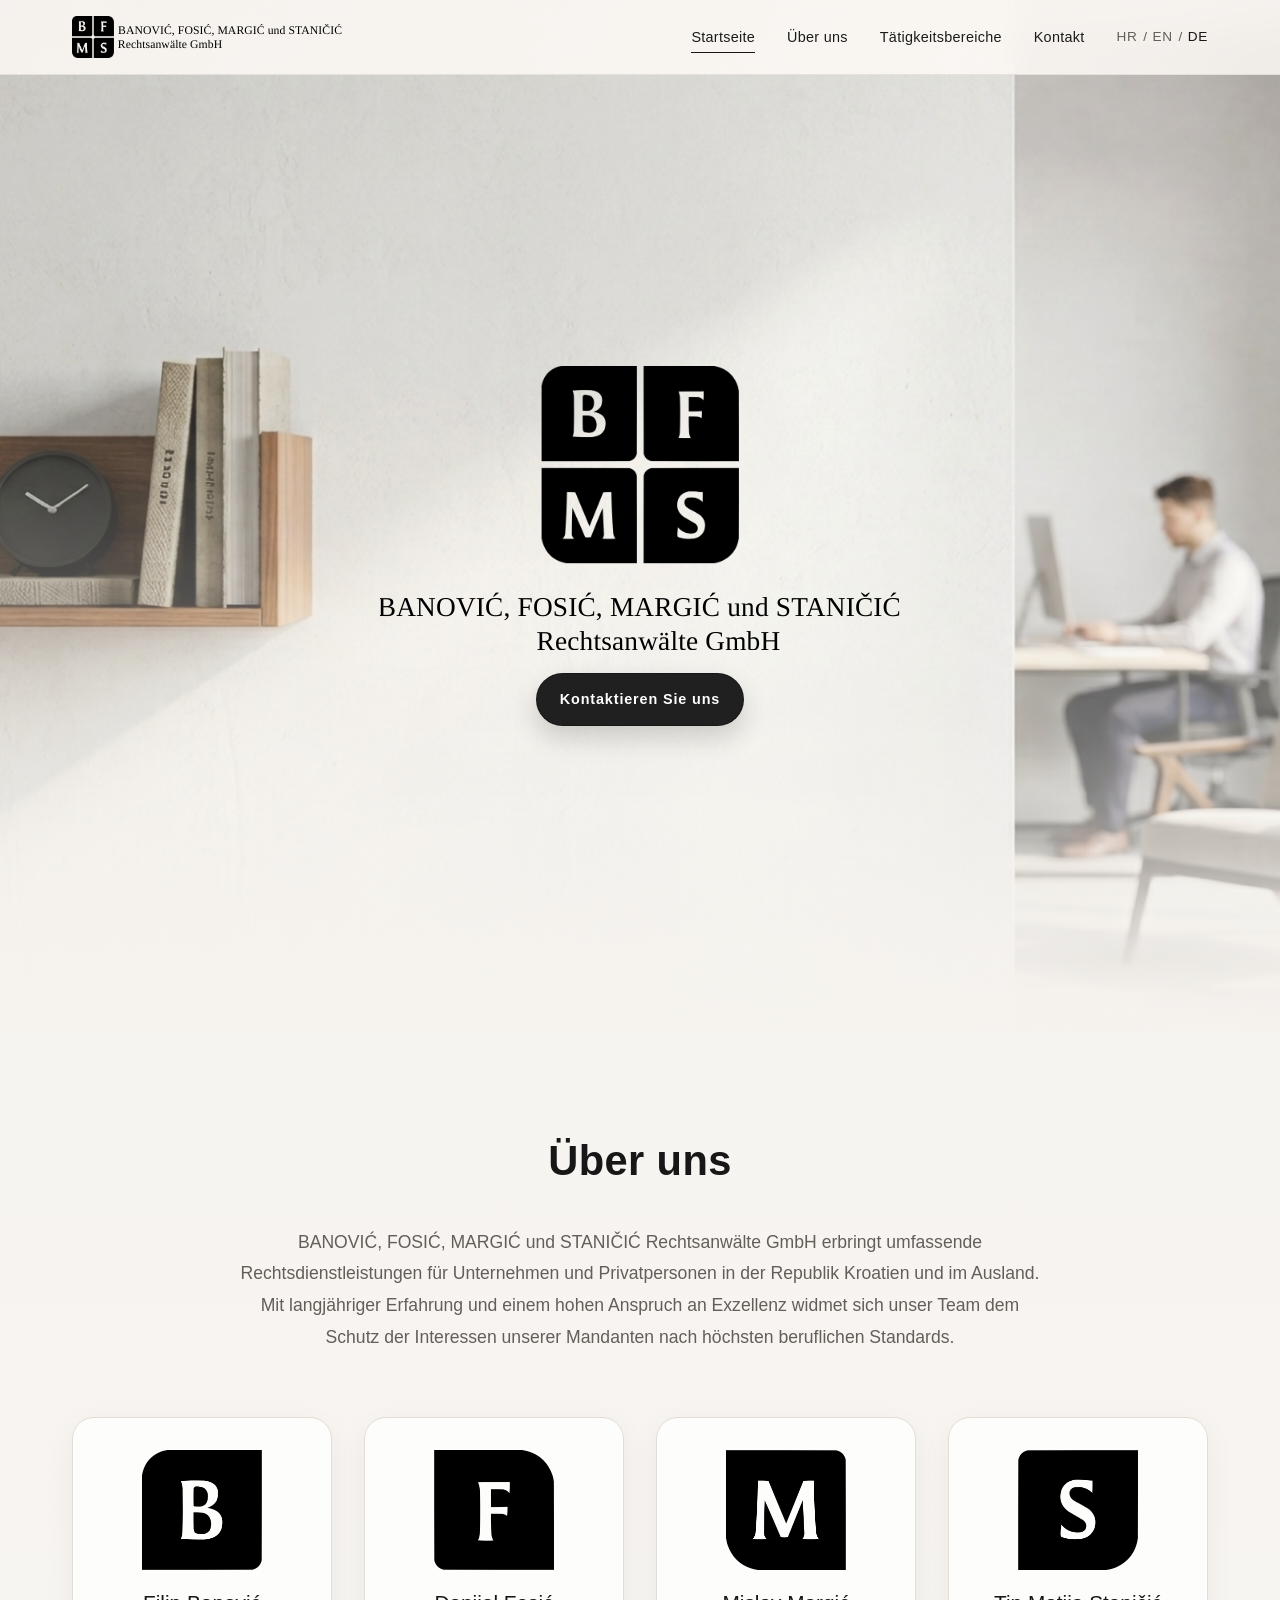
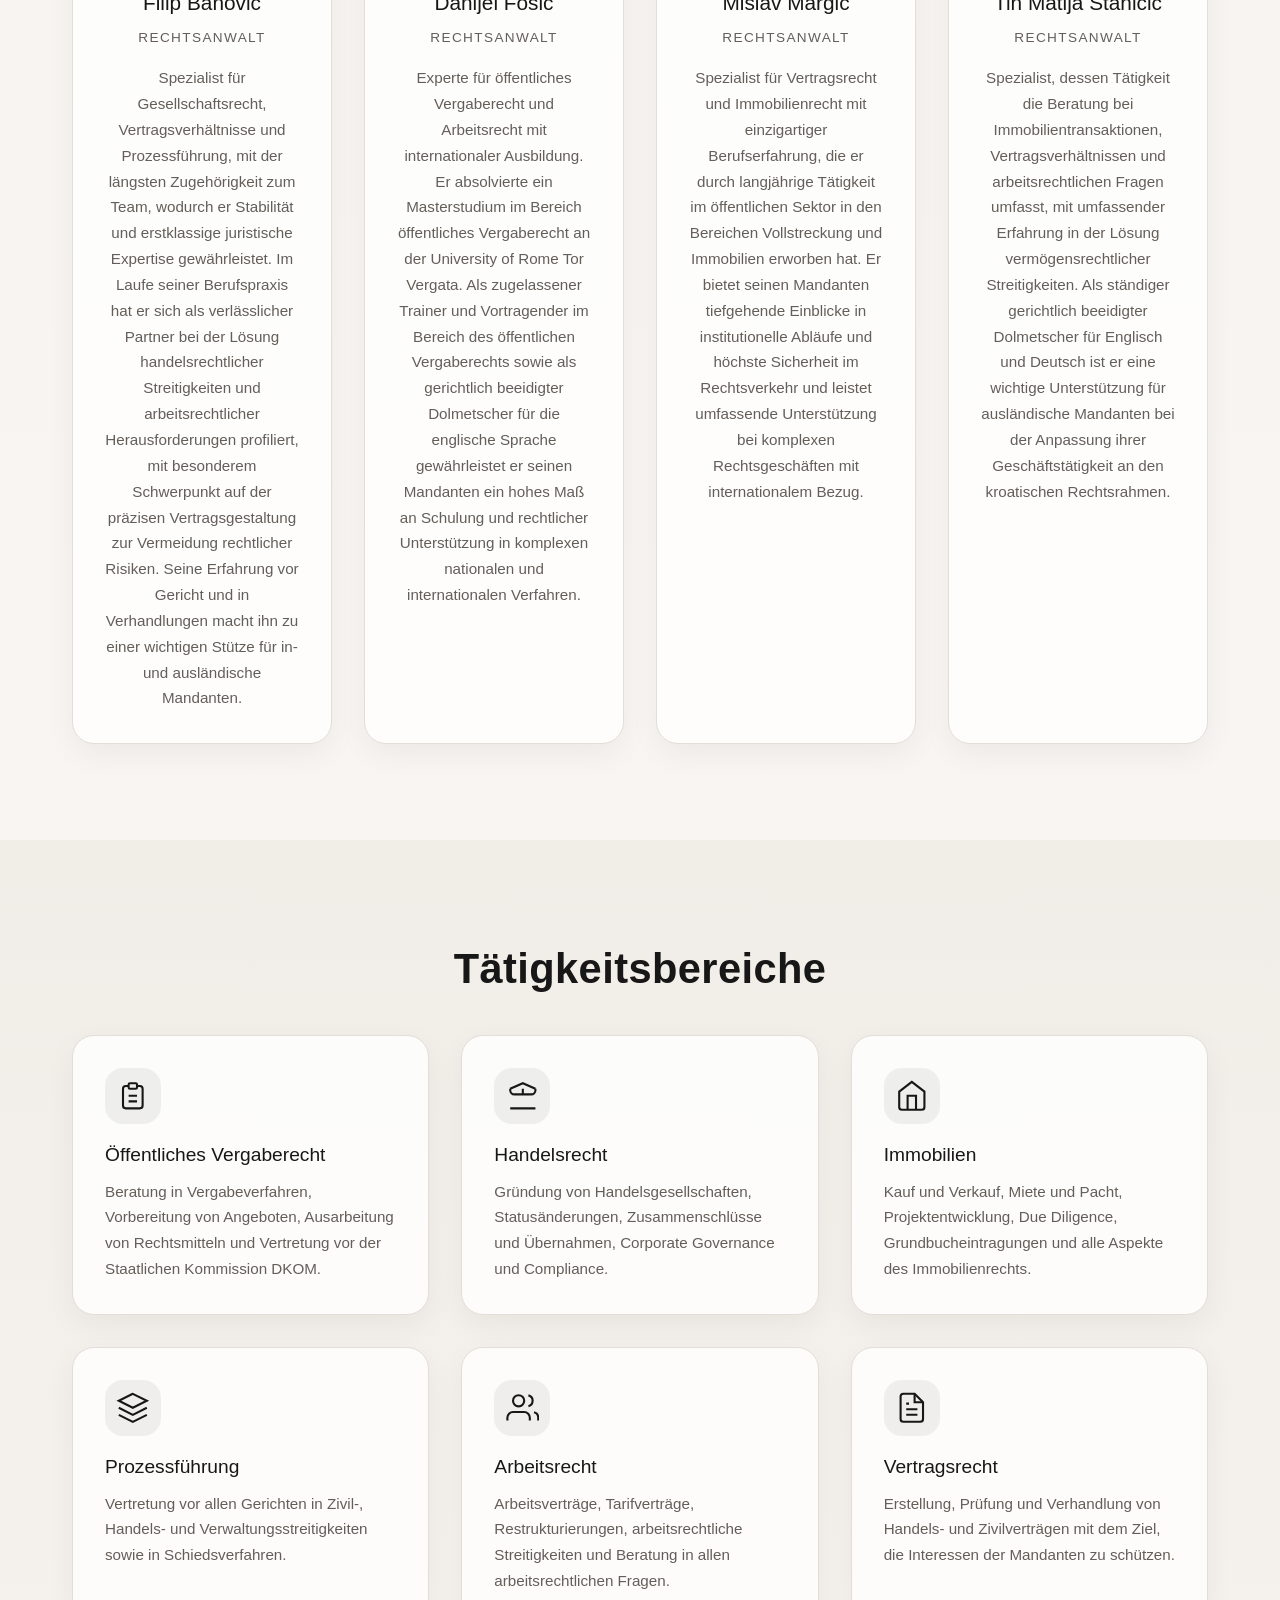
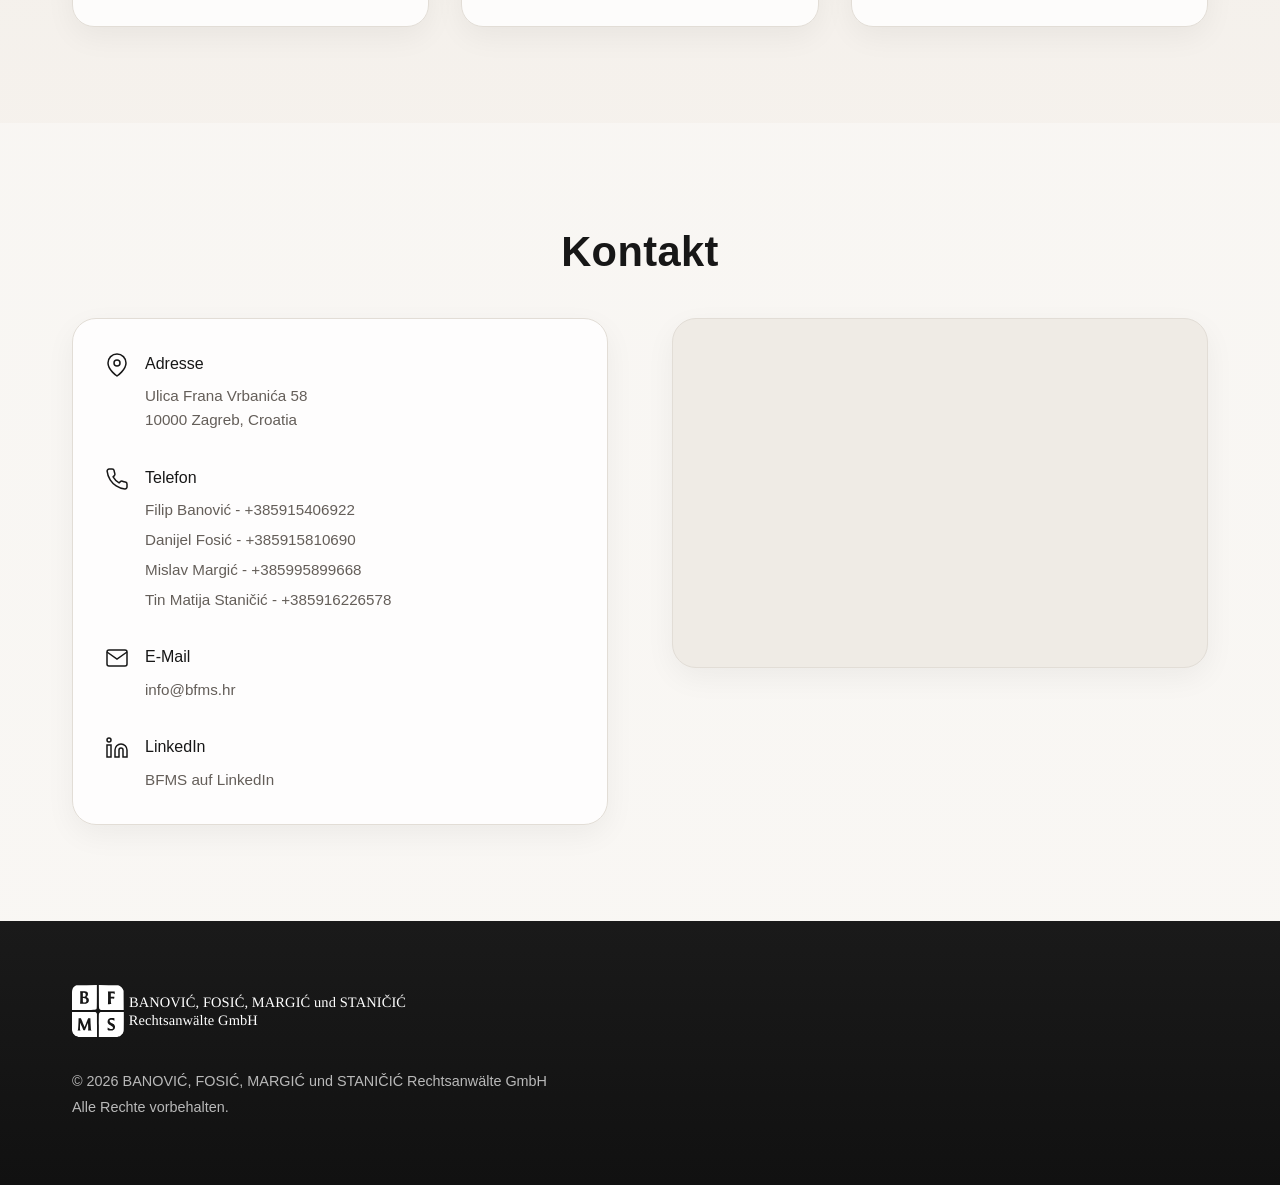
==== commit b21b1a46: "povratak" ====
--- a/de/index.html
+++ b/de/index.html
@@ -1,194 +1,292 @@
-<!doctype html>
+<!DOCTYPE html>
+
 <html lang="de">
 <head>
-  <meta charset="utf-8">
-  <meta name="viewport" content="width=device-width, initial-scale=1">
-  <title>BFMS Rechtsanwälte Kroatien | Vergaberecht, Immobilien, Gesellschafts- und Arbeitsrecht</title>
-  <meta name="description" content="BFMS Rechtsanwälte in Zagreb beraten in Kroatien zu öffentlichem Vergaberecht, Gesellschaftsrecht, Immobilienrecht, Arbeitsrecht, Prozessführung, Zwangsvollstreckung und Vertragsrecht.">
-  <meta name="robots" content="index, follow">
-  <link rel="canonical" href="https://bfms.hr/de/">
-  <link rel="alternate" hreflang="hr" href="https://bfms.hr/">
-  <link rel="alternate" hreflang="en" href="https://bfms.hr/en/">
-  <link rel="alternate" hreflang="de" href="https://bfms.hr/de/">
-  <link rel="alternate" hreflang="x-default" href="https://bfms.hr/">
-  <meta property="og:title" content="BFMS Rechtsanwälte Kroatien">
-  <meta property="og:description" content="Rechtsberatung in Kroatien in den Bereichen Vergaberecht, Gesellschaftsrecht, Immobilienrecht, Arbeitsrecht, Prozessführung, Zwangsvollstreckung und Vertragsrecht.">
-  <meta property="og:type" content="website">
-  <meta property="og:url" content="https://bfms.hr/de/">
-  <meta property="og:image" content="https://bfms.hr/assets/og-bfms.png">
-  <link rel="icon" href="../assets/logos/logo-okomito-hr.svg" type="image/svg+xml">
-  <link rel="preload" href="../assets/fonts/raleway-latin-ext-400-normal.woff2" as="font" type="font/woff2" crossorigin>
-  <link rel="preload" href="../assets/fonts/raleway-latin-ext-700-normal.woff2" as="font" type="font/woff2" crossorigin>
-  <link rel="stylesheet" href="../assets/css/style.css">
-  <script type="application/ld+json">
+<meta charset="utf-8"/>
+<meta content="width=device-width, initial-scale=1.0" name="viewport"/>
+<meta content="BANOVIĆ, FOSIĆ, MARGIĆ und STANIČIĆ Rechtsanwälte GmbH erbringt Rechtsdienstleistungen in den Bereichen Handelsrecht, Immobilienrecht, Prozessführung, Arbeitsrecht, Vertragsrecht und öffentliches Vergaberecht." name="description"/>
+<meta content="Rechtsanwaltsgesellschaft Zagreb, Rechtsanwalt Kroatien, Handelsrecht, Immobilienrecht, Prozessführung, Arbeitsrecht, öffentliches Vergaberecht, BFMS" name="keywords"/>
+<meta content="BANOVIĆ, FOSIĆ, MARGIĆ und STANIČIĆ Rechtsanwälte GmbH" name="author"/>
+<meta content="index, follow" name="robots"/>
+<title>BFMS | BANOVIĆ, FOSIĆ, MARGIĆ und STANIČIĆ Rechtsanwälte GmbH</title><link href="https://bfms.hr/de/" rel="canonical"/>
+<link href="https://bfms.hr/" hreflang="hr" rel="alternate"/>
+<link href="https://bfms.hr/en/" hreflang="en" rel="alternate"/>
+<link href="https://bfms.hr/de/" hreflang="de" rel="alternate"/>
+<link href="https://bfms.hr/" hreflang="x-default" rel="alternate"/>
+<meta content="de_DE" property="og:locale"/>
+<meta content="website" property="og:type"/>
+<meta content="BFMS | BANOVIĆ, FOSIĆ, MARGIĆ und STANIČIĆ Rechtsanwälte GmbH" property="og:title"/>
+<meta content="Rechtsanwälte in Zagreb – Handelsrecht, Immobilienrecht, Prozessführung, Arbeitsrecht und öffentliches Vergaberecht." property="og:description"/>
+<meta content="https://bfms.hr/de/" property="og:url"/>
+<meta content="https://bfms.hr/assets/brand/logo-okomito-de.png" property="og:image"/>
+<meta content="BFMS logo" property="og:image:alt"/>
+<meta content="BFMS" property="og:site_name"/>
+<meta content="summary_large_image" name="twitter:card"/>
+<meta content="BFMS | BANOVIĆ, FOSIĆ, MARGIĆ und STANIČIĆ Rechtsanwälte GmbH" name="twitter:title"/>
+<meta content="Rechtsanwälte in Zagreb." name="twitter:description"/>
+<meta content="https://bfms.hr/assets/brand/logo-okomito-de.png" name="twitter:image"/>
+<link href="../assets/brand/favicon-32x32.png" rel="icon" sizes="32x32" type="image/png"/>
+<link href="../assets/brand/apple-touch-icon.png" rel="apple-touch-icon"/>
+<script type="application/ld+json">
 {
   "@context": "https://schema.org",
-  "@type": [
-    "LegalService",
-    "Organization"
-  ],
-  "name": "Odvjetničko društvo Banović, Fosić, Margić i Staničić d.o.o.",
+  "@type": "LegalService",
+  "name": "BANOVIĆ, FOSIĆ, MARGIĆ und STANIČIĆ Rechtsanwälte GmbH",
   "alternateName": "BFMS",
   "url": "https://bfms.hr/de/",
-  "logo": "https://bfms.hr/assets/logos/logo-okomito-hr.svg",
+  "logo": "https://bfms.hr/assets/brand/logo-okomito-de.png",
+  "image": "https://bfms.hr/assets/brand/logo-okomito-de.png",
   "email": "info@bfms.hr",
+  "telephone": "+385915406922",
   "address": {
     "@type": "PostalAddress",
-    "streetAddress": "Ulica Frana Vrbanića 58",
+    "streetAdresse": "Ulica Frana Vrbanića 58",
     "postalCode": "10000",
     "addressLocality": "Zagreb",
     "addressCountry": "HR"
   },
   "areaServed": [
-    "Zagreb",
-    "Hrvatska",
-    "Europska unija"
-  ],
-  "knowsAbout": [
-    "öffentliches Vergaberecht",
-    "Gesellschaftsrecht",
-    "Immobilienrecht",
-    "Grundbuchverfahren",
-    "Arbeitsrecht",
-    "Prozessführung",
-    "Zwangsvollstreckung",
-    "Vertragsrecht"
+    "HR",
+    "EU"
   ],
   "availableLanguage": [
-    "Croatian",
-    "English",
-    "German"
+    "hr",
+    "en",
+    "de"
+  ],
+  "sameAs": [
+    "https://www.linkedin.com/company/od-bfms"
   ]
 }
-  </script>
+    </script>
+<!-- Fonts -->
+<link href="https://fonts.googleapis.com" rel="preconnect"/>
+<link crossorigin="" href="https://fonts.gstatic.com" rel="preconnect"/>
+<link href="../styles.css" rel="stylesheet"/>
+<!-- Styles -->
+<link href="../styles.css" rel="stylesheet"/>
 </head>
 <body>
-  <a class="skip-link" href="#main">Zum Inhalt springen</a>
+<!-- Navigation -->
+<nav class="nav" id="nav">
+<div class="nav-container">
+<a aria-label="BFMS Startseite" class="nav-logo" href="#hero">
+<img alt="BANOVIĆ, FOSIĆ, MARGIĆ und STANIČIĆ Rechtsanwälte GmbH" class="logo-img" src="../assets/brand/dugacki-logo-de.svg"/>
+</a>
+<button aria-label="Toggle navigation" class="nav-toggle" id="nav-toggle">
+<span></span>
+<span></span>
+<span></span>
+</button>
+<ul class="nav-menu" id="nav-menu">
+<li><a class="nav-link" href="#hero">Startseite</a></li>
+<li><a class="nav-link" href="#o-nama">Über uns</a></li>
+<li><a class="nav-link" href="#podrucja-rada">Tätigkeitsbereiche</a></li>
+<li><a class="nav-link" href="#kontakt">Kontakt</a></li>
+<li aria-label="Sprachauswahl" class="language-switch"><a class="lang-link" href="../index.html" lang="hr">HR</a> <span aria-hidden="true">/</span> <a class="lang-link" href="../en/index.html" lang="en">EN</a> <span aria-hidden="true">/</span> <a aria-current="page" class="lang-link active" href="../de/index.html" lang="de">DE</a></li>
+</ul>
+</div>
+</nav>
+<!-- Hero Section -->
+<section class="hero" id="hero">
+<div class="hero-content"><h1 class="sr-only">BANOVIĆ, FOSIĆ, MARGIĆ und STANIČIĆ Rechtsanwälte GmbH</h1><div class="hero-copy"><img alt="BANOVIĆ, FOSIĆ, MARGIĆ und STANIČIĆ Rechtsanwälte GmbH logo" class="hero-brand-logo" decoding="async" src="../assets/brand/logo-okomito-de.svg"/><a class="hero-cta" href="#kontakt">Kontaktieren Sie uns</a></div></div>
+</section>
+<!-- O nama Section -->
+<section class="section" id="o-nama">
+<div class="container">
+<h2 class="section-title">Über uns</h2>
+<p class="section-intro">BANOVIĆ, FOSIĆ, MARGIĆ und STANIČIĆ Rechtsanwälte GmbH erbringt umfassende Rechtsdienstleistungen für Unternehmen und Privatpersonen in der Republik Kroatien und im Ausland. Mit langjähriger Erfahrung und einem hohen Anspruch an Exzellenz widmet sich unser Team dem Schutz der Interessen unserer Mandanten nach höchsten beruflichen Standards.</p>
+<!-- Team Members -->
+<div class="team-grid">
+<!-- Team Member 1 -->
+<div class="team-member">
+<div class="team-photo">
+<img alt="Platzhalterfoto für Filip Banović" class="team-photo-img" decoding="async" loading="lazy" src="../assets/team/banovic-placeholder.png"/>
+</div>
+<h3 class="team-name">Filip Banović</h3>
+<p class="team-title">Rechtsanwalt</p>
+<p class="team-bio">Spezialist für Gesellschaftsrecht, Vertragsverhältnisse und Prozessführung, mit der längsten Zugehörigkeit zum Team, wodurch er Stabilität und erstklassige juristische Expertise gewährleistet. Im Laufe seiner Berufspraxis hat er sich als verlässlicher Partner bei der Lösung handelsrechtlicher Streitigkeiten und arbeitsrechtlicher Herausforderungen profiliert, mit besonderem Schwerpunkt auf der präzisen Vertragsgestaltung zur Vermeidung rechtlicher Risiken. Seine Erfahrung vor Gericht und in Verhandlungen macht ihn zu einer wichtigen Stütze für in- und ausländische Mandanten.</p>
+</div>
+<!-- Team Member 2 -->
+<div class="team-member">
+<div class="team-photo">
+<img alt="Platzhalterfoto für Danijel Fosić" class="team-photo-img" decoding="async" loading="lazy" src="../assets/team/fosic-placeholder.png"/>
+</div>
+<h3 class="team-name">Danijel Fosić</h3>
+<p class="team-title">Rechtsanwalt</p>
+<p class="team-bio">Experte für öffentliches Vergaberecht und Arbeitsrecht mit internationaler Ausbildung. Er absolvierte ein Masterstudium im Bereich öffentliches Vergaberecht an der University of Rome Tor Vergata. Als zugelassener Trainer und Vortragender im Bereich des öffentlichen Vergaberechts sowie als gerichtlich beeidigter Dolmetscher für die englische Sprache gewährleistet er seinen Mandanten ein hohes Maß an Schulung und rechtlicher Unterstützung in komplexen nationalen und internationalen Verfahren.</p>
+</div>
+<!-- Team Member 3 -->
+<div class="team-member">
+<div class="team-photo">
+<img alt="Platzhalterfoto für Mislav Margić" class="team-photo-img" decoding="async" loading="lazy" src="../assets/team/margic-placeholder.png"/>
+</div>
+<h3 class="team-name">Mislav Margić</h3>
+<p class="team-title">Rechtsanwalt</p>
+<p class="team-bio">Spezialist für Vertragsrecht und Immobilienrecht mit einzigartiger Berufserfahrung, die er durch langjährige Tätigkeit im öffentlichen Sektor in den Bereichen Vollstreckung und Immobilien erworben hat. Er bietet seinen Mandanten tiefgehende Einblicke in institutionelle Abläufe und höchste Sicherheit im Rechtsverkehr und leistet umfassende Unterstützung bei komplexen Rechtsgeschäften mit internationalem Bezug.</p>
+</div>
+<!-- Team Member 4 -->
+<div class="team-member">
+<div class="team-photo">
+<img alt="Platzhalterfoto für Tin Matija Staničić" class="team-photo-img" decoding="async" loading="lazy" src="../assets/team/stanicic-placeholder.png"/>
+</div>
+<h3 class="team-name">Tin Matija Staničić</h3>
+<p class="team-title">Rechtsanwalt</p>
+<p class="team-bio">Spezialist, dessen Tätigkeit die Beratung bei Immobilientransaktionen, Vertragsverhältnissen und arbeitsrechtlichen Fragen umfasst, mit umfassender Erfahrung in der Lösung vermögensrechtlicher Streitigkeiten. Als ständiger gerichtlich beeidigter Dolmetscher für Englisch und Deutsch ist er eine wichtige Unterstützung für ausländische Mandanten bei der Anpassung ihrer Geschäftstätigkeit an den kroatischen Rechtsrahmen.</p>
+</div>
+</div>
+</div>
+</section>
+<!-- Područja rada Section -->
+<section class="section section-alt" id="podrucja-rada">
+<div class="container">
+<h2 class="section-title">Tätigkeitsbereiche</h2>
+<div class="practice-grid">
+<div class="practice-item">
+<div class="practice-icon">
+<svg fill="none" stroke="currentColor" stroke-width="1.5" viewbox="0 0 24 24">
+<path d="M9 5H7a2 2 0 00-2 2v12a2 2 0 002 2h10a2 2 0 002-2V7a2 2 0 00-2-2h-2"></path>
+<rect height="4" rx="1" width="6" x="9" y="3"></rect>
+<path d="M9 12h6M9 16h6"></path>
+</svg>
+</div>
+<h3 class="practice-title">Öffentliches Vergaberecht</h3>
+<p class="practice-desc">Beratung in Vergabeverfahren, Vorbereitung von Angeboten, Ausarbeitung von Rechtsmitteln und Vertretung vor der Staatlichen Kommission DKOM.</p>
+</div>
+<div class="practice-item">
+<div class="practice-icon">
+<svg fill="none" stroke="currentColor" stroke-width="1.5" viewbox="0 0 24 24">
+<path d="M3 21h18M3 7v1a3 3 0 003 3h12a3 3 0 003-3V7M3 7l9-4 9 4M12 7v4"></path>
+</svg>
+</div>
+<h3 class="practice-title">Handelsrecht</h3>
+<p class="practice-desc">Gründung von Handelsgesellschaften, Statusänderungen, Zusammenschlüsse und Übernahmen, Corporate Governance und Compliance.</p>
+</div>
+<div class="practice-item">
+<div class="practice-icon">
+<svg fill="none" stroke="currentColor" stroke-width="1.5" viewbox="0 0 24 24">
+<path d="M3 9l9-7 9 7v11a2 2 0 01-2 2H5a2 2 0 01-2-2V9z"></path>
+<path d="M9 22V12h6v10"></path>
+</svg>
+</div>
+<h3 class="practice-title">Immobilien</h3>
+<p class="practice-desc">Kauf und Verkauf, Miete und Pacht, Projektentwicklung, Due Diligence, Grundbucheintragungen und alle Aspekte des Immobilienrechts.</p>
+</div>
+<div class="practice-item">
+<div class="practice-icon">
+<svg fill="none" stroke="currentColor" stroke-width="1.5" viewbox="0 0 24 24">
+<path d="M12 2L2 7l10 5 10-5-10-5zM2 17l10 5 10-5M2 12l10 5 10-5"></path>
+</svg>
+</div>
+<h3 class="practice-title">Prozessführung</h3>
+<p class="practice-desc">Vertretung vor allen Gerichten in Zivil-, Handels- und Verwaltungsstreitigkeiten sowie in Schiedsverfahren.</p>
+</div>
+<div class="practice-item">
+<div class="practice-icon">
+<svg fill="none" stroke="currentColor" stroke-width="1.5" viewbox="0 0 24 24">
+<path d="M17 21v-2a4 4 0 00-4-4H5a4 4 0 00-4 4v2"></path>
+<circle cx="9" cy="7" r="4"></circle>
+<path d="M23 21v-2a4 4 0 00-3-3.87M16 3.13a4 4 0 010 7.75"></path>
+</svg>
+</div>
+<h3 class="practice-title">Arbeitsrecht</h3>
+<p class="practice-desc">Arbeitsverträge, Tarifverträge, Restrukturierungen, arbeitsrechtliche Streitigkeiten und Beratung in allen arbeitsrechtlichen Fragen.</p>
+</div>
+<div class="practice-item">
+<div class="practice-icon">
+<svg fill="none" stroke="currentColor" stroke-width="1.5" viewbox="0 0 24 24">
+<path d="M14 2H6a2 2 0 00-2 2v16a2 2 0 002 2h12a2 2 0 002-2V8z"></path>
+<path d="M14 2v6h6M16 13H8M16 17H8M10 9H8"></path>
+</svg>
+</div>
+<h3 class="practice-title">Vertragsrecht</h3>
+<p class="practice-desc">Erstellung, Prüfung und Verhandlung von Handels- und Zivilverträgen mit dem Ziel, die Interessen der Mandanten zu schützen.</p>
+</div>
 
-  <header class="site-header">
-    <div class="header-inner">
-      <a class="header-logo" href="../" aria-label="BFMS">
-        <img src="../assets/logos/dugacki-logo-de.svg" alt="BFMS">
-      </a>
-      <div class="nav-wrap">
-        <nav class="primary-nav" aria-label="Primary">
-          <a href="#o-nama">Über uns</a>
-          <a href="#podrucja-rada">Tätigkeitsbereiche</a>
-          <a href="#jezici">Sprachen</a>
-          <a href="#kontakt">Kontakt</a>
-        </nav>
-        <nav class="language-nav" aria-label="Language">
-          <a href="../" >HR</a><span>/</span>
-          <a href="../en/" >EN</a><span>/</span>
-          <a href="../de/" aria-current="page">DE</a>
-        </nav>
-      </div>
-    </div>
-  </header>
-
-  <main id="main">
-    <section class="hero" aria-labelledby="hero-title">
-      <div class="hero-inner">
-        <div class="hero-logo">
-          <img src="../assets/logos/logo-okomito-de.svg" alt="BFMS">
-        </div>
-        <p id="hero-title" class="hero-subtitle">Rechtliche Unterstützung für geschäftliche, immobilienbezogene, arbeitsrechtliche und verfahrensrechtliche Angelegenheiten in Kroatien.</p>
-        <div class="hero-actions">
-          <a class="button" href="#podrucja-rada">Tätigkeitsbereiche</a>
-          <a class="button secondary" href="#kontakt">Kontakt</a>
-        </div>
-      </div>
-    </section>
-
-    <section id="o-nama" class="seo-section">
-      <div class="container narrow">
-        <p class="eyebrow">Rechtsanwälte in Zagreb, Kroatien</p>
-        <h1>Banović, Fosić, Margić und Staničić Rechtsanwälte GmbH</h1>
-      <p class="lead">Banović, Fosić, Margić und Staničić Rechtsanwälte GmbH mit Sitz in Zagreb erbringt Rechtsdienstleistungen für inländische und ausländische Mandanten in geschäftlichen, immobilienbezogenen, arbeitsrechtlichen und verfahrensrechtlichen Angelegenheiten. Die Tätigkeit der Kanzlei richtet sich an Gesellschaften, öffentliche Auftraggeber, Bieter in Vergabeverfahren, natürliche Personen, Investoren und andere Mandanten, die rechtliche Analyse, Vertrags- und Dokumentenerstellung, Verhandlungen oder Vertretung vor Behörden und Gerichten in Kroatien benötigen.</p>
-      <p>Die Tätigkeitsbereiche umfassen öffentliches Vergaberecht, Gesellschafts- und Handelsrecht, Immobilienrecht, Arbeitsrecht, Prozessführung und Zwangsvollstreckung sowie Vertragsrecht. Im Mittelpunkt stehen rechtliche Genauigkeit, das Verständnis des wirtschaftlichen und tatsächlichen Zusammenhangs sowie eine klare Darstellung der rechtlichen Folgen einer Entscheidung, eines Vertrags, eines Verfahrens oder eines Streitfalls.</p>
-      </div>
-    </section>
-
-    <section id="podrucja-rada" class="seo-section">
-      <div class="container">
-        <div class="section-head">
-          <div>
-            <p class="eyebrow">Tätigkeitsbereiche</p>
-            <h2>Rechtsdienstleistungen der BFMS Rechtsanwälte</h2>
-          </div>
-          <p>Die Tätigkeitsbereiche beschreiben die Rechtsangelegenheiten, in denen die Kanzlei Beratung, Dokumentenerstellung, verfahrensrechtliche Unterstützung und Vertretung erbringt.</p>
-        </div>
-        <div class="practice-grid">
-        <article id="vergaberecht" class="practice-card">
-          <h3>Öffentliches Vergaberecht</h3>
-          <p>BFMS berät in kroatischen Vergabeverfahren, einschließlich der Beratung von Bietern und öffentlichen Auftraggebern, der Prüfung von Vergabeunterlagen, der Vorbereitung von Fragen und Klarstellungsanträgen sowie der Analyse von Eignungskriterien, Zuschlagskriterien und technischen Spezifikationen. Die Unterstützung umfasst auch die Ausarbeitung von Rechtsmitteln an die kroatische staatliche Kommission für die Kontrolle von Vergabeverfahren, Stellungnahmen zu Beschwerden, die Analyse von Zuschlags- und Aufhebungsentscheidungen sowie die Vertretung in damit verbundenen Verwaltungsstreitigkeiten. In Vergabesachen sind Fristen, Nachweise und verfahrensrechtliche Risiken besonders wichtig. Die Arbeit verbindet Kenntnisse der einschlägigen Vorschriften und der Spruchpraxis mit dem Verständnis des Marktumfelds, in dem Wirtschaftsteilnehmer Angebote erstellen.</p>
-        </article>
-        <article id="gesellschaftsrecht" class="practice-card">
-          <h3>Gesellschaftsrecht und Unternehmensberatung</h3>
-          <p>Im Gesellschafts- und Handelsrecht berät BFMS Gesellschaften, Gesellschafter, Geschäftsführungen und Geschäftspartner zu Gründung, gesellschaftsrechtlichen Änderungen, internen Verhältnissen, Geschäftsunterlagen und Vertragsbeziehungen. Die Rechtsberatung umfasst die Erstellung und Prüfung von Gesellschaftsverträgen, Gesellschafterbeschlüssen, Verträgen zwischen verbundenen Unternehmen, Kooperationsverträgen, allgemeinen Geschäftsbedingungen und weiteren Dokumenten des laufenden Geschäftsbetriebs. Besondere Aufmerksamkeit gilt der Rechtssicherheit, der klaren Verteilung von Rechten und Pflichten sowie vorhersehbaren Folgen bei Nichterfüllung, Kündigung oder Streit. Die Beratung verbindet juristische Analyse mit praktischen Bedürfnissen des Mandanten, insbesondere bei Vertragsverhandlungen, Risikosteuerung, Forderungseinziehung und Streitigkeiten zwischen Unternehmen.</p>
-        </article>
-        <article id="immobilienrecht" class="practice-card">
-          <h3>Immobilien und Grundbuchverfahren</h3>
-          <p>BFMS erbringt Rechtsdienstleistungen im Zusammenhang mit Immobilien in Kroatien, einschließlich Kauf und Verkauf, Pacht und Miete, Schenkung, Aufhebung von Miteigentum, Regelung eigentumsrechtlicher Verhältnisse, Grundbuchverfahren und Prüfung von Unterlagen vor Abschluss eines Vertrags. Eine rechtliche Prüfung kann Grundbuchstand, Besitzstand, Belastungen, Anmerkungen, Rechte Dritter, Bau- und Nutzungsunterlagen sowie weitere Umstände betreffen, die für Käufer, Verkäufer, Investoren oder Mieter rechtlich relevant sind. Bei Immobilien ist es wichtig, Vertragsunterlagen mit dem tatsächlichen und registrierten Zustand der Immobilie abzustimmen und Schutzmechanismen für Nichterfüllung, Verzug, Mängel oder Streit vorzusehen. Die Kanzlei berät auch zu Miteigentum, gemeinschaftlichen Gebäudeteilen und komplexeren immobilienrechtlichen Situationen.</p>
-        </article>
-        <article id="prozessfuehrung" class="practice-card">
-          <h3>Prozessführung und Zwangsvollstreckung</h3>
-          <p>BFMS vertritt Mandanten in Zivilprozessen, Vollstreckungs- und anderen Gerichtsverfahren vor den zuständigen Gerichten und Behörden. Die Unterstützung umfasst die Prüfung von Ansprüchen, die Vorbereitung von Klagen, Klageerwiderungen, Rechtsmitteln, Vollstreckungsanträgen, Einwendungen, Beschwerden und weiteren Schriftsätzen sowie die Vertretung in Verhandlungen. In Prozesssachen steht die rechtzeitige Analyse von Tatsachen, Beweismitteln, Prozessvoraussetzungen und möglichen Ergebnissen im Vordergrund. In Vollstreckungsverfahren sind Wahl des Vollstreckungsgegenstands und -mittels, Einschätzung der Einbringlichkeit, Reihenfolge der rechtlichen Schritte und Schutz der Rechte von Gläubigern oder Schuldnern wesentlich. Die Kanzlei unterstützt Streitigkeiten aus Handels-, Vertrags-, Immobilien-, Arbeits- und anderen Rechtsverhältnissen.</p>
-        </article>
-        <article id="arbeitsrecht" class="practice-card">
-          <h3>Arbeitsrecht</h3>
-          <p>Im Arbeitsrecht berät BFMS Arbeitgeber und Arbeitnehmer zu Arbeitsverträgen, Arbeitsordnungen, internen Akten, Beendigung von Arbeitsverhältnissen, Kündigungen, Arbeitszeit, Vergütung, Arbeitnehmerhaftung, Schutz der Würde, Diskriminierungsverbot und weiteren Fragen des Arbeitsverhältnisses. Für Arbeitgeber kann die Unterstützung die Erstellung und Anpassung interner Akte, die Vorbereitung von Entscheidungen, Beratung vor Kündigungen und Vertretung in Arbeitsstreitigkeiten umfassen. Arbeitnehmer werden bei der Prüfung der Rechtmäßigkeit von Arbeitgeberentscheidungen, beim Schutz arbeitsrechtlicher Rechte und bei der Durchsetzung von Ansprüchen vor Gericht oder anderen zuständigen Stellen unterstützt. Rechtzeitiges Handeln ist im Arbeitsrecht wichtig, da gesetzliche Fristen häufig entscheidende Auswirkungen auf die Durchsetzung von Rechten haben.</p>
-        </article>
-        <article id="vertragsrecht" class="practice-card">
-          <h3>Vertragsrecht</h3>
-          <p>BFMS erstellt, prüft und verhandelt Verträge für natürliche und juristische Personen mit Schwerpunkt auf klarer Regelung von Rechten, Pflichten, Fristen, Haftung, Sicherungsinstrumenten und Folgen der Nichterfüllung. Die Unterstützung umfasst Kaufverträge, Miet- und Pachtverträge, Werk- und Dienstleistungsverträge, Kooperationsverträge, Bauverträge, Vereinbarungen zur Regelung gegenseitiger Beziehungen, Vergleiche, Nachträge und weitere Vertragsunterlagen. Vertragsgestaltung dient nicht nur der formalen Dokumentation der Vereinbarung, sondern auch der Vorwegnahme möglicher Streitpunkte und der Verringerung künftiger Missverständnisse. Besondere Aufmerksamkeit gilt Zahlungsbedingungen, Fristen, Schadenersatzhaftung, Kündigung, Vertraulichkeit, Gewährleistungen, Gerichtsstand und Beweismitteln für einen möglichen Streitfall.</p>
-        </article>
-        </div>
-      </div>
-    </section>
-
-    <section id="jezici" class="seo-section">
-      <div class="container languages-panel">
-        <div>
-          <p class="eyebrow">Kroatisch, Englisch und Deutsch</p>
-          <h2>Rechtsberatung für inländische und internationale Mandanten</h2>
-          <p>BFMS erbringt Rechtsdienstleistungen auf Kroatisch sowie je nach Angelegenheit auf Englisch und Deutsch. Mehrsprachige Unterstützung ist insbesondere bei ausländischen Staatsangehörigen, ausländischen Gesellschaften, internationalen Geschäftsbeziehungen, Immobilieninvestitionen in Kroatien, grenzüberschreitenden Verträgen und Verfahren wichtig, in denen das kroatische Recht Personen außerhalb Kroatiens erläutert werden muss. Die Kanzlei kann rechtliche Dokumente, Zusammenfassungen rechtlicher Risiken, Vertragsunterlagen und Korrespondenz erstellen, die dem sprachlichen und geschäftlichen Kontext der konkreten Angelegenheit entsprechen.</p>
-        </div>
-        <div class="language-list" aria-label="Languages">
-          <div class="language-pill">Kroatisch</div>
-          <div class="language-pill">English</div>
-          <div class="language-pill">Deutsch</div>
-        </div>
-      </div>
-    </section>
-
-    <section id="kontakt" class="seo-section contact-section">
-      <div class="container contact-grid">
-        <div>
-          <p class="eyebrow">Kontakt</p>
-          <h2>BFMS Rechtsanwälte Zagreb</h2>
-          <p>Für rechtliche Unterstützung in den Bereichen Vergaberecht, Gesellschaftsrecht, Immobilienrecht, Arbeitsrecht, Prozessführung, Zwangsvollstreckung und Vertragsrecht kann BFMS per E-Mail oder Telefon kontaktiert werden. Vor der Übernahme einer Angelegenheit wird eine grundlegende Prüfung möglicher Interessenkonflikte und der für die weitere rechtliche Analyse erforderlichen Unterlagen vorgenommen.</p>
-        </div>
-        <div class="contact-card">
-          <address>
-            <strong>Odvjetničko društvo Banović, Fosić, Margić i Staničić d.o.o.</strong><br>
-            Ulica Frana Vrbanića 58<br>
-            10000 Zagreb, Hrvatska<br>
-            <a href="mailto:info@bfms.hr">info@bfms.hr</a>
-          </address>
-        </div>
-      </div>
-    </section>
-  </main>
-
-  <footer class="site-footer">
-    <div class="footer-inner">
-      <img class="footer-logo" src="../assets/logos/dugacki-logo-de-inverted.svg" alt="BFMS">
-      <div class="footer-meta">
-        <p>Rechtsanwälte in Zagreb, Kroatien</p>
-        <p>© 2026 BFMS</p>
-      </div>
-    </div>
-  </footer>
+</div>
+</div>
+</section>
+<!-- Kontakt Section -->
+<section class="section" id="kontakt">
+<div class="container">
+<h2 class="section-title">Kontakt</h2>
+<div class="contact-grid">
+<div class="contact-info">
+<div class="contact-item">
+<div class="contact-icon">
+<svg fill="none" stroke="currentColor" stroke-width="1.5" viewbox="0 0 24 24">
+<path d="M21 10c0 7-9 13-9 13s-9-6-9-13a9 9 0 1118 0z"></path>
+<circle cx="12" cy="10" r="3"></circle>
+</svg>
+</div>
+<div class="contact-text">
+<h4>Adresse</h4>
+<p>Ulica Frana Vrbanića 58<br/>10000 Zagreb, Croatia</p>
+</div>
+</div>
+<div class="contact-item">
+<div class="contact-icon">
+<svg fill="none" stroke="currentColor" stroke-width="1.5" viewbox="0 0 24 24">
+<path d="M22 16.92v3a2 2 0 01-2.18 2 19.79 19.79 0 01-8.63-3.07 19.5 19.5 0 01-6-6 19.79 19.79 0 01-3.07-8.67A2 2 0 014.11 2h3a2 2 0 012 1.72 12.84 12.84 0 00.7 2.81 2 2 0 01-.45 2.11L8.09 9.91a16 16 0 006 6l1.27-1.27a2 2 0 012.11-.45 12.84 12.84 0 002.81.7A2 2 0 0122 16.92z"></path>
+</svg>
+</div>
+<div class="contact-text">
+<h4>Telefon</h4>
+<p class="phone-list">
+<span>Filip Banović - <a href="tel:+385915406922">+385915406922</a></span>
+<span>Danijel Fosić - <a href="tel:+385915810690">+385915810690</a></span>
+<span>Mislav Margić - <a href="tel:+385995899668">+385995899668</a></span>
+<span>Tin Matija Staničić - <a href="tel:+385916226578">+385916226578</a></span>
+</p>
+</div>
+</div>
+<div class="contact-item">
+<div class="contact-icon">
+<svg fill="none" stroke="currentColor" stroke-width="1.5" viewbox="0 0 24 24">
+<path d="M4 4h16c1.1 0 2 .9 2 2v12c0 1.1-.9 2-2 2H4c-1.1 0-2-.9-2-2V6c0-1.1.9-2 2-2z"></path>
+<path d="M22 6l-10 7L2 6"></path>
+</svg>
+</div>
+<div class="contact-text">
+<h4>E-Mail</h4>
+<p><a href="mailto:info@bfms.hr">info@bfms.hr</a></p>
+</div>
+</div>
+<div class="contact-item">
+<div class="contact-icon">
+<svg fill="none" stroke="currentColor" stroke-width="1.5" viewbox="0 0 24 24">
+<path d="M16 8a6 6 0 016 6v7h-4v-7a2 2 0 00-2-2 2 2 0 00-2 2v7h-4v-7a6 6 0 016-6z"></path>
+<rect height="12" width="4" x="2" y="9"></rect>
+<circle cx="4" cy="4" r="2"></circle>
+</svg>
+</div>
+<div class="contact-text">
+<h4>LinkedIn</h4>
+<p><a href="https://www.linkedin.com/company/od-bfms" rel="noopener noreferrer" target="_blank">BFMS auf LinkedIn</a></p>
+</div>
+</div>
+</div>
+<div class="contact-map">
+<iframe allowfullscreen="" height="100%" loading="lazy" referrerpolicy="no-referrer-when-downgrade" src="https://www.google.com/maps/embed?pb=!1m18!1m12!1m3!1d2781.0669776669!2d15.9718!3d45.8052!2m3!1f0!2f0!3f0!3m2!1i1024!2i768!4f13.1!3m3!1m2!1s0x4765d6f0c4c76a4f%3A0x1!2sUlica%20Frana%20Vrbani%C4%87a%2058%2C%20Zagreb!5e0!3m2!1sen!2shr!4v1234567890" style="border:0;" title="Standort des BFMS-Büros" width="100%">
+</iframe>
+</div>
+</div>
+</div>
+</section>
+<!-- Footer -->
+<footer class="footer">
+<div class="container">
+<div class="footer-content">
+<div class="footer-logo">
+<img alt="BANOVIĆ, FOSIĆ, MARGIĆ und STANIČIĆ Rechtsanwälte GmbH" class="footer-logo-img" src="../assets/brand/dugacki-logo-de-inverted.svg"/>
+</div>
+<p class="footer-text">© <span id="current-year">2026</span> BANOVIĆ, FOSIĆ, MARGIĆ und STANIČIĆ Rechtsanwälte GmbH<br/>
+                    Alle Rechte vorbehalten.
+                </p>
+</div>
+</div>
+</footer>
+<!-- Scripts -->
+<script src="../script.js"></script>
 </body>
 </html>
--- a/styles.css
+++ b/styles.css
@@ -0,0 +1,764 @@
+/* ============================================
+   BFMS Law Firm - Stylesheet
+   Color Palette (derived from logo):
+   - Primary: #1a1a1a (near-black)
+   - Background: #fafafa / #f5f4f4 (off-white)
+   - Neutral: #666565 (medium gray)
+   - Accent: #2c2c2c (charcoal)
+   - White: #ffffff
+   ============================================ */
+
+/* CSS Variables */
+:root {
+    --color-primary: #171717;
+    --color-secondary: #2f2a26;
+    --color-text: #1b1b1b;
+    --color-text-muted: #645e59;
+    --color-background: #f6f3ef;
+    --color-background-alt: #efebe5;
+    --color-white: #ffffff;
+    --color-border: #e2ddd6;
+    
+    --font-primary: 'Raleway', -apple-system, BlinkMacSystemFont, sans-serif;
+    --font-sans: 'Raleway', -apple-system, BlinkMacSystemFont, sans-serif;
+    
+    --spacing-xs: 0.5rem;
+    --spacing-sm: 1rem;
+    --spacing-md: 2rem;
+    --spacing-lg: 4rem;
+    --spacing-xl: 6rem;
+    
+    --transition: 0.3s ease;
+    --max-width: 1200px;
+}
+
+/* Reset & Base */
+*,
+*::before,
+*::after {
+    box-sizing: border-box;
+    margin: 0;
+    padding: 0;
+}
+
+html {
+    scroll-behavior: smooth;
+    font-size: 16px;
+}
+
+body {
+    font-family: var(--font-sans);
+    font-weight: 400;
+    line-height: 1.6;
+    color: var(--color-text);
+    background: linear-gradient(180deg, #f6f3ef 0%, #f9f7f4 100%);
+    -webkit-font-smoothing: antialiased;
+    -moz-osx-font-smoothing: grayscale;
+}
+
+img {
+    max-width: 100%;
+    height: auto;
+    display: block;
+}
+
+a {
+    color: var(--color-primary);
+    text-decoration: none;
+    transition: color var(--transition);
+}
+
+a:hover {
+    color: var(--color-text-muted);
+}
+
+/* Container */
+.container {
+    width: 100%;
+    max-width: var(--max-width);
+    margin: 0 auto;
+    padding: 0 var(--spacing-md);
+}
+
+/* ============================================
+   Navigation
+   ============================================ */
+.nav {
+    position: fixed;
+    top: 0;
+    left: 0;
+    right: 0;
+    z-index: 1000;
+    background-color: rgba(255, 252, 248, 0.82);
+    border-bottom: 1px solid rgba(226, 221, 214, 0.8);
+    backdrop-filter: blur(14px);
+    -webkit-backdrop-filter: blur(14px);
+    transition: box-shadow var(--transition), background-color var(--transition);
+}
+
+.nav.scrolled {
+    background-color: rgba(255, 252, 248, 0.94);
+    box-shadow: 0 10px 30px rgba(0, 0, 0, 0.08);
+}
+
+.nav-container {
+    display: flex;
+    align-items: center;
+    justify-content: space-between;
+    max-width: var(--max-width);
+    margin: 0 auto;
+    padding: var(--spacing-sm) var(--spacing-md);
+}
+
+.nav-logo {
+    display: flex;
+    align-items: center;
+    margin-right: var(--spacing-md);
+}
+
+.logo-img {
+    height: 42px;
+    width: auto;
+    max-width: min(420px, 42vw);
+    object-fit: contain;
+}
+
+.nav-menu {
+    display: flex;
+    list-style: none;
+    gap: var(--spacing-md);
+    margin-left: auto;
+}
+
+.nav-link {
+    font-size: 0.9rem;
+    font-weight: 500;
+    letter-spacing: 0.02em;
+    color: var(--color-text);
+    padding: var(--spacing-xs) 0;
+    position: relative;
+}
+
+.nav-link::after {
+    content: '';
+    position: absolute;
+    bottom: 0;
+    left: 0;
+    width: 0;
+    height: 1px;
+    background-color: var(--color-primary);
+    transition: width var(--transition);
+}
+
+.nav-link:hover::after {
+    width: 100%;
+}
+
+.nav-link:hover {
+    color: var(--color-primary);
+}
+
+.language-switch {
+    display: inline-flex;
+    align-items: center;
+    gap: 0.35rem;
+    font-size: 0.85rem;
+    font-weight: 500;
+    color: var(--color-text-muted);
+}
+
+.lang-link {
+    color: var(--color-text-muted);
+    letter-spacing: 0.05em;
+}
+
+.lang-link.active,
+.lang-link:hover {
+    color: var(--color-primary);
+}
+
+/* Mobile Navigation Toggle */
+.nav-toggle {
+    display: none;
+    flex-direction: column;
+    gap: 5px;
+    background: none;
+    border: none;
+    cursor: pointer;
+    padding: var(--spacing-xs);
+}
+
+.nav-toggle span {
+    display: block;
+    width: 24px;
+    height: 2px;
+    background-color: var(--color-primary);
+    transition: transform var(--transition), opacity var(--transition);
+}
+
+/* ============================================
+   Hero Section
+   ============================================ */
+.hero {
+    position: relative;
+    min-height: 100vh;
+    display: flex;
+    align-items: stretch;
+    justify-content: center;
+    text-align: center;
+    background:
+        linear-gradient(180deg, rgba(246, 243, 239, 0.04) 0%, rgba(246, 243, 239, 0.06) 38%, rgba(246, 243, 239, 0.42) 72%, rgba(246, 243, 239, 0.9) 100%),
+        url('assets/brand/hero-background.png') center center / cover no-repeat;
+    padding: var(--spacing-xl) var(--spacing-md);
+    padding-top: calc(var(--spacing-xl) + 60px);
+}
+
+.hero::after {
+    content: '';
+    position: absolute;
+    inset: auto 0 0 0;
+    height: 18%;
+    background: linear-gradient(180deg, rgba(246, 243, 239, 0) 0%, rgba(246, 243, 239, 0.9) 100%);
+    pointer-events: none;
+}
+
+.hero-content {
+    position: relative;
+    z-index: 1;
+    width: 100%;
+    max-width: var(--max-width);
+    min-height: calc(100vh - 120px);
+    display: flex;
+    align-items: center;
+    justify-content: center;
+}
+
+.hero-copy {
+    display: inline-flex;
+    flex-direction: column;
+    align-items: center;
+    justify-content: center;
+    gap: 1.4rem;
+    padding: 0;
+    background: transparent;
+    border: 0;
+    border-radius: 0;
+    backdrop-filter: none;
+    -webkit-backdrop-filter: none;
+    box-shadow: none;
+}
+
+.hero-brand-logo {
+    display: block;
+    width: min(520px, 78vw);
+    max-width: 100%;
+    height: auto;
+    margin: 0 auto;
+}
+
+.hero-cta {
+    display: inline-block;
+    padding: 0.9rem 1.4rem;
+    background-color: rgba(23, 23, 23, 0.96);
+    color: var(--color-white);
+    font-size: 0.9rem;
+    font-weight: 600;
+    letter-spacing: 0.06em;
+    border: 1px solid rgba(23, 23, 23, 0.96);
+    border-radius: 999px;
+    transition: transform var(--transition), background-color var(--transition), color var(--transition), box-shadow var(--transition);
+    box-shadow: 0 12px 26px rgba(0, 0, 0, 0.16);
+}
+
+.hero-cta:hover {
+    background-color: rgba(255, 255, 255, 0.9);
+    color: var(--color-primary);
+    transform: translateY(-2px);
+}
+
+/* ============================================
+   Sections
+   ============================================ */
+.section {
+    padding: var(--spacing-xl) 0;
+}
+
+.section-alt {
+    background: linear-gradient(180deg, rgba(239, 235, 229, 0.78) 0%, rgba(245, 241, 236, 0.92) 100%);
+}
+
+.section-title {
+    font-family: var(--font-primary);
+    font-size: clamp(1.9rem, 4vw, 2.6rem);
+    font-weight: 600;
+    letter-spacing: 0.01em;
+    text-align: center;
+    margin-bottom: var(--spacing-md);
+    color: var(--color-primary);
+}
+
+.section-intro {
+    max-width: 800px;
+    margin: 0 auto var(--spacing-lg);
+    text-align: center;
+    font-size: 1.1rem;
+    line-height: 1.8;
+    color: var(--color-text-muted);
+}
+
+/* ============================================
+   Team Section
+   ============================================ */
+.team-grid {
+    display: grid;
+    grid-template-columns: repeat(auto-fit, minmax(260px, 1fr));
+    gap: var(--spacing-md);
+}
+
+.team-member {
+    border-radius: 22px;
+    text-align: center;
+    padding: var(--spacing-md);
+    background-color: rgba(255, 255, 255, 0.82);
+    border: 1px solid var(--color-border);
+    box-shadow: 0 10px 30px rgba(0, 0, 0, 0.05);
+    transition: transform var(--transition), box-shadow var(--transition);
+}
+
+.team-member:hover {
+    transform: translateY(-4px);
+    box-shadow: 0 16px 36px rgba(0, 0, 0, 0.09);
+}
+
+.team-photo {
+    width: 120px;
+    height: 120px;
+    margin: 0 auto var(--spacing-sm);
+    display: flex;
+    align-items: center;
+    justify-content: center;
+}
+
+.team-photo-img {
+    max-width: 100%;
+    max-height: 100%;
+    width: auto;
+    height: auto;
+    object-fit: contain;
+    display: block;
+}
+
+.team-name {
+    font-family: var(--font-primary);
+    font-size: 1.3rem;
+    font-weight: 500;
+    margin-bottom: var(--spacing-xs);
+    color: var(--color-primary);
+}
+
+.team-title {
+    font-size: 0.85rem;
+    font-weight: 500;
+    letter-spacing: 0.1em;
+    text-transform: uppercase;
+    color: var(--color-text-muted);
+    margin-bottom: var(--spacing-sm);
+}
+
+.team-bio {
+    font-size: 0.95rem;
+    line-height: 1.7;
+    color: var(--color-text-muted);
+}
+
+/* ============================================
+   Practice Areas Section
+   ============================================ */
+.practice-grid {
+    display: grid;
+    grid-template-columns: repeat(auto-fit, minmax(300px, 1fr));
+    gap: var(--spacing-md);
+}
+
+.practice-item {
+    border-radius: 22px;
+    padding: var(--spacing-md);
+    background-color: rgba(255, 255, 255, 0.82);
+    border: 1px solid var(--color-border);
+    box-shadow: 0 10px 30px rgba(0, 0, 0, 0.05);
+    transition: transform var(--transition), box-shadow var(--transition);
+}
+
+.practice-item:hover {
+    transform: translateY(-4px);
+    box-shadow: 0 16px 36px rgba(0, 0, 0, 0.09);
+}
+
+.practice-icon {
+    width: 56px;
+    height: 56px;
+    margin-bottom: var(--spacing-sm);
+    color: var(--color-primary);
+    display: inline-flex;
+    align-items: center;
+    justify-content: center;
+    padding: 0.7rem;
+    background: rgba(23, 23, 23, 0.06);
+    border-radius: 18px;
+}
+
+.practice-icon svg {
+    width: 100%;
+    height: 100%;
+}
+
+.practice-title {
+    font-family: var(--font-primary);
+    font-size: 1.2rem;
+    font-weight: 500;
+    margin-bottom: var(--spacing-xs);
+    color: var(--color-primary);
+}
+
+.practice-desc {
+    font-size: 0.95rem;
+    line-height: 1.7;
+    color: var(--color-text-muted);
+}
+
+/* ============================================
+   Contact Section
+   ============================================ */
+.contact-grid {
+    display: grid;
+    grid-template-columns: 1fr 1fr;
+    gap: var(--spacing-lg);
+    align-items: start;
+}
+
+.contact-info {
+    display: flex;
+    flex-direction: column;
+    gap: var(--spacing-md);
+    padding: var(--spacing-md);
+    background-color: rgba(255, 255, 255, 0.82);
+    border: 1px solid var(--color-border);
+    border-radius: 24px;
+    box-shadow: 0 10px 30px rgba(0, 0, 0, 0.05);
+}
+
+.contact-item {
+    display: flex;
+    gap: var(--spacing-sm);
+    align-items: flex-start;
+}
+
+.contact-icon {
+    width: 24px;
+    height: 24px;
+    flex-shrink: 0;
+    color: var(--color-primary);
+    margin-top: 2px;
+}
+
+.contact-icon svg {
+    width: 100%;
+    height: 100%;
+}
+
+.contact-text h4 {
+    font-family: var(--font-primary);
+    font-size: 1rem;
+    font-weight: 500;
+    margin-bottom: var(--spacing-xs);
+    color: var(--color-primary);
+}
+
+.contact-text p {
+    font-size: 0.95rem;
+    line-height: 1.6;
+    color: var(--color-text-muted);
+}
+
+.contact-text a {
+    color: var(--color-text-muted);
+    border-bottom: 1px solid transparent;
+    transition: border-color var(--transition);
+}
+
+.contact-text a:hover {
+    border-color: var(--color-primary);
+    color: var(--color-primary);
+}
+
+.phone-list {
+    display: grid;
+    gap: 0.35rem;
+}
+
+.phone-list span {
+    display: block;
+}
+
+
+.contact-map {
+    height: 350px;
+    background-color: var(--color-background-alt);
+    border: 1px solid var(--color-border);
+    border-radius: 24px;
+    box-shadow: 0 10px 30px rgba(0, 0, 0, 0.05);
+    overflow: hidden;
+}
+
+.contact-map iframe {
+    display: block;
+    width: 100%;
+    height: 100%;
+}
+
+/* ============================================
+   Footer
+   ============================================ */
+.footer {
+    background: linear-gradient(180deg, #1a1a1a 0%, #111111 100%);
+    color: var(--color-white);
+    padding: var(--spacing-lg) 0;
+}
+
+.footer-content {
+    display: flex;
+    flex-direction: column;
+    align-items: flex-start;
+    text-align: left;
+    gap: var(--spacing-md);
+}
+
+.footer-logo-img {
+    height: 52px;
+    max-width: min(560px, 90vw);
+    width: auto;
+    object-fit: contain;
+}
+
+.footer-text {
+    font-size: 0.9rem;
+    line-height: 1.8;
+    color: rgba(255, 255, 255, 0.7);
+}
+
+/* ============================================
+   Responsive Design
+   ============================================ */
+@media (max-width: 992px) {
+    .contact-grid {
+        grid-template-columns: 1fr;
+    }
+    
+    .contact-map {
+        height: 300px;
+    }
+}
+
+@media (max-width: 768px) {
+    .nav-logo {
+        margin-right: var(--spacing-sm);
+    }
+
+    .logo-img {
+        height: 34px;
+        max-width: 58vw;
+    }
+
+    .nav-toggle {
+        display: flex;
+    }
+    
+    .nav-menu {
+        position: fixed;
+        top: 60px;
+        left: 0;
+        right: 0;
+        background-color: var(--color-white);
+        flex-direction: column;
+        padding: var(--spacing-md);
+        gap: 0;
+        border-bottom: 1px solid var(--color-border);
+        transform: translateY(-100%);
+        opacity: 0;
+        visibility: hidden;
+        transition: transform var(--transition), opacity var(--transition), visibility var(--transition);
+    }
+    
+    .nav-menu.active {
+        transform: translateY(0);
+        opacity: 1;
+        visibility: visible;
+    }
+    
+    .nav-link {
+        display: block;
+        padding: var(--spacing-sm) 0;
+        border-bottom: 1px solid var(--color-border);
+    }
+    
+    .nav-link:last-child {
+        border-bottom: none;
+    }
+
+    .language-switch {
+        padding-top: var(--spacing-sm);
+    }
+    
+    /* Hamburger animation */
+    .nav-toggle.active span:nth-child(1) {
+        transform: translateY(7px) rotate(45deg);
+    }
+    
+    .nav-toggle.active span:nth-child(2) {
+        opacity: 0;
+    }
+    
+    .nav-toggle.active span:nth-child(3) {
+        transform: translateY(-7px) rotate(-45deg);
+    }
+    
+    .hero {
+        padding-top: calc(var(--spacing-lg) + 60px);
+        min-height: auto;
+        padding-bottom: var(--spacing-lg);
+    }
+    
+    .hero {
+        min-height: 92vh;
+        background-position: 54% center;
+        padding-bottom: var(--spacing-lg);
+    }
+
+    .hero-content {
+        min-height: calc(92vh - 110px);
+        align-items: center;
+    }
+
+    .hero-copy {
+        width: min(100%, 640px);
+        padding: 0;
+    }
+
+    .hero-brand-logo {
+        width: min(560px, 88vw);
+    }
+
+    .section {
+        padding: var(--spacing-lg) 0;
+    }
+    
+    .team-grid {
+        grid-template-columns: 1fr;
+        max-width: 400px;
+        margin: 0 auto;
+    }
+    
+    .practice-grid {
+        grid-template-columns: 1fr;
+    }
+}
+
+@media (max-width: 480px) {
+    :root {
+        --spacing-md: 1.5rem;
+        --spacing-lg: 3rem;
+        --spacing-xl: 4rem;
+    }
+    
+
+    .hero-logo-stage {
+        width: min(432px, 100%);
+    }
+
+    .hero-name {
+        font-size: clamp(1.5rem, 7vw, 2.2rem);
+    }
+    
+    .hero-copy {
+        gap: 1rem;
+    }
+
+    .hero-brand-logo {
+        width: min(480px, 92vw);
+    }
+
+    .hero-cta {
+        width: auto;
+        justify-content: center;
+    }
+}
+
+
+@media (max-width: 768px) {
+    .logo-profile {
+        gap: 0.5rem;
+        padding: 0.45rem 0.6rem;
+        font-size: 0.85rem;
+    }
+
+    .logo-profile-img {
+        width: 34px;
+        height: 34px;
+    }
+
+    .logo-profile-b,
+    .logo-profile-m {
+        left: 0;
+        --profile-x: 0;
+    }
+
+    .logo-profile-f,
+    .logo-profile-s {
+        right: 0;
+        --profile-x: 0;
+    }
+}
+
+/* ============================================
+   Utility Classes
+   ============================================ */
+.sr-only {
+    position: absolute;
+    width: 1px;
+    height: 1px;
+    padding: 0;
+    margin: -1px;
+    overflow: hidden;
+    clip: rect(0, 0, 0, 0);
+    white-space: nowrap;
+    border: 0;
+}
+
+/* Mobile hero background visibility fix */
+@media (max-width: 768px) {
+    .hero {
+        min-height: 100svh;
+        background-position: 32% center;
+        background-size: cover;
+    }
+
+    .hero-content {
+        min-height: calc(100svh - 110px);
+    }
+
+    .hero-brand-logo {
+        width: min(390px, 76vw);
+        max-height: 240px;
+    }
+}
+
+@media (max-width: 480px) {
+    .hero {
+        background-position: 31% center;
+    }
+
+    .hero-brand-logo {
+        width: min(320px, 74vw);
+        max-height: 210px;
+    }
+}
--- a/styles.css
+++ b/styles.css
@@ -0,0 +1,764 @@
+/* ============================================
+   BFMS Law Firm - Stylesheet
+   Color Palette (derived from logo):
+   - Primary: #1a1a1a (near-black)
+   - Background: #fafafa / #f5f4f4 (off-white)
+   - Neutral: #666565 (medium gray)
+   - Accent: #2c2c2c (charcoal)
+   - White: #ffffff
+   ============================================ */
+
+/* CSS Variables */
+:root {
+    --color-primary: #171717;
+    --color-secondary: #2f2a26;
+    --color-text: #1b1b1b;
+    --color-text-muted: #645e59;
+    --color-background: #f6f3ef;
+    --color-background-alt: #efebe5;
+    --color-white: #ffffff;
+    --color-border: #e2ddd6;
+    
+    --font-primary: 'Raleway', -apple-system, BlinkMacSystemFont, sans-serif;
+    --font-sans: 'Raleway', -apple-system, BlinkMacSystemFont, sans-serif;
+    
+    --spacing-xs: 0.5rem;
+    --spacing-sm: 1rem;
+    --spacing-md: 2rem;
+    --spacing-lg: 4rem;
+    --spacing-xl: 6rem;
+    
+    --transition: 0.3s ease;
+    --max-width: 1200px;
+}
+
+/* Reset & Base */
+*,
+*::before,
+*::after {
+    box-sizing: border-box;
+    margin: 0;
+    padding: 0;
+}
+
+html {
+    scroll-behavior: smooth;
+    font-size: 16px;
+}
+
+body {
+    font-family: var(--font-sans);
+    font-weight: 400;
+    line-height: 1.6;
+    color: var(--color-text);
+    background: linear-gradient(180deg, #f6f3ef 0%, #f9f7f4 100%);
+    -webkit-font-smoothing: antialiased;
+    -moz-osx-font-smoothing: grayscale;
+}
+
+img {
+    max-width: 100%;
+    height: auto;
+    display: block;
+}
+
+a {
+    color: var(--color-primary);
+    text-decoration: none;
+    transition: color var(--transition);
+}
+
+a:hover {
+    color: var(--color-text-muted);
+}
+
+/* Container */
+.container {
+    width: 100%;
+    max-width: var(--max-width);
+    margin: 0 auto;
+    padding: 0 var(--spacing-md);
+}
+
+/* ============================================
+   Navigation
+   ============================================ */
+.nav {
+    position: fixed;
+    top: 0;
+    left: 0;
+    right: 0;
+    z-index: 1000;
+    background-color: rgba(255, 252, 248, 0.82);
+    border-bottom: 1px solid rgba(226, 221, 214, 0.8);
+    backdrop-filter: blur(14px);
+    -webkit-backdrop-filter: blur(14px);
+    transition: box-shadow var(--transition), background-color var(--transition);
+}
+
+.nav.scrolled {
+    background-color: rgba(255, 252, 248, 0.94);
+    box-shadow: 0 10px 30px rgba(0, 0, 0, 0.08);
+}
+
+.nav-container {
+    display: flex;
+    align-items: center;
+    justify-content: space-between;
+    max-width: var(--max-width);
+    margin: 0 auto;
+    padding: var(--spacing-sm) var(--spacing-md);
+}
+
+.nav-logo {
+    display: flex;
+    align-items: center;
+    margin-right: var(--spacing-md);
+}
+
+.logo-img {
+    height: 42px;
+    width: auto;
+    max-width: min(420px, 42vw);
+    object-fit: contain;
+}
+
+.nav-menu {
+    display: flex;
+    list-style: none;
+    gap: var(--spacing-md);
+    margin-left: auto;
+}
+
+.nav-link {
+    font-size: 0.9rem;
+    font-weight: 500;
+    letter-spacing: 0.02em;
+    color: var(--color-text);
+    padding: var(--spacing-xs) 0;
+    position: relative;
+}
+
+.nav-link::after {
+    content: '';
+    position: absolute;
+    bottom: 0;
+    left: 0;
+    width: 0;
+    height: 1px;
+    background-color: var(--color-primary);
+    transition: width var(--transition);
+}
+
+.nav-link:hover::after {
+    width: 100%;
+}
+
+.nav-link:hover {
+    color: var(--color-primary);
+}
+
+.language-switch {
+    display: inline-flex;
+    align-items: center;
+    gap: 0.35rem;
+    font-size: 0.85rem;
+    font-weight: 500;
+    color: var(--color-text-muted);
+}
+
+.lang-link {
+    color: var(--color-text-muted);
+    letter-spacing: 0.05em;
+}
+
+.lang-link.active,
+.lang-link:hover {
+    color: var(--color-primary);
+}
+
+/* Mobile Navigation Toggle */
+.nav-toggle {
+    display: none;
+    flex-direction: column;
+    gap: 5px;
+    background: none;
+    border: none;
+    cursor: pointer;
+    padding: var(--spacing-xs);
+}
+
+.nav-toggle span {
+    display: block;
+    width: 24px;
+    height: 2px;
+    background-color: var(--color-primary);
+    transition: transform var(--transition), opacity var(--transition);
+}
+
+/* ============================================
+   Hero Section
+   ============================================ */
+.hero {
+    position: relative;
+    min-height: 100vh;
+    display: flex;
+    align-items: stretch;
+    justify-content: center;
+    text-align: center;
+    background:
+        linear-gradient(180deg, rgba(246, 243, 239, 0.04) 0%, rgba(246, 243, 239, 0.06) 38%, rgba(246, 243, 239, 0.42) 72%, rgba(246, 243, 239, 0.9) 100%),
+        url('assets/brand/hero-background.png') center center / cover no-repeat;
+    padding: var(--spacing-xl) var(--spacing-md);
+    padding-top: calc(var(--spacing-xl) + 60px);
+}
+
+.hero::after {
+    content: '';
+    position: absolute;
+    inset: auto 0 0 0;
+    height: 18%;
+    background: linear-gradient(180deg, rgba(246, 243, 239, 0) 0%, rgba(246, 243, 239, 0.9) 100%);
+    pointer-events: none;
+}
+
+.hero-content {
+    position: relative;
+    z-index: 1;
+    width: 100%;
+    max-width: var(--max-width);
+    min-height: calc(100vh - 120px);
+    display: flex;
+    align-items: center;
+    justify-content: center;
+}
+
+.hero-copy {
+    display: inline-flex;
+    flex-direction: column;
+    align-items: center;
+    justify-content: center;
+    gap: 1.4rem;
+    padding: 0;
+    background: transparent;
+    border: 0;
+    border-radius: 0;
+    backdrop-filter: none;
+    -webkit-backdrop-filter: none;
+    box-shadow: none;
+}
+
+.hero-brand-logo {
+    display: block;
+    width: min(520px, 78vw);
+    max-width: 100%;
+    height: auto;
+    margin: 0 auto;
+}
+
+.hero-cta {
+    display: inline-block;
+    padding: 0.9rem 1.4rem;
+    background-color: rgba(23, 23, 23, 0.96);
+    color: var(--color-white);
+    font-size: 0.9rem;
+    font-weight: 600;
+    letter-spacing: 0.06em;
+    border: 1px solid rgba(23, 23, 23, 0.96);
+    border-radius: 999px;
+    transition: transform var(--transition), background-color var(--transition), color var(--transition), box-shadow var(--transition);
+    box-shadow: 0 12px 26px rgba(0, 0, 0, 0.16);
+}
+
+.hero-cta:hover {
+    background-color: rgba(255, 255, 255, 0.9);
+    color: var(--color-primary);
+    transform: translateY(-2px);
+}
+
+/* ============================================
+   Sections
+   ============================================ */
+.section {
+    padding: var(--spacing-xl) 0;
+}
+
+.section-alt {
+    background: linear-gradient(180deg, rgba(239, 235, 229, 0.78) 0%, rgba(245, 241, 236, 0.92) 100%);
+}
+
+.section-title {
+    font-family: var(--font-primary);
+    font-size: clamp(1.9rem, 4vw, 2.6rem);
+    font-weight: 600;
+    letter-spacing: 0.01em;
+    text-align: center;
+    margin-bottom: var(--spacing-md);
+    color: var(--color-primary);
+}
+
+.section-intro {
+    max-width: 800px;
+    margin: 0 auto var(--spacing-lg);
+    text-align: center;
+    font-size: 1.1rem;
+    line-height: 1.8;
+    color: var(--color-text-muted);
+}
+
+/* ============================================
+   Team Section
+   ============================================ */
+.team-grid {
+    display: grid;
+    grid-template-columns: repeat(auto-fit, minmax(260px, 1fr));
+    gap: var(--spacing-md);
+}
+
+.team-member {
+    border-radius: 22px;
+    text-align: center;
+    padding: var(--spacing-md);
+    background-color: rgba(255, 255, 255, 0.82);
+    border: 1px solid var(--color-border);
+    box-shadow: 0 10px 30px rgba(0, 0, 0, 0.05);
+    transition: transform var(--transition), box-shadow var(--transition);
+}
+
+.team-member:hover {
+    transform: translateY(-4px);
+    box-shadow: 0 16px 36px rgba(0, 0, 0, 0.09);
+}
+
+.team-photo {
+    width: 120px;
+    height: 120px;
+    margin: 0 auto var(--spacing-sm);
+    display: flex;
+    align-items: center;
+    justify-content: center;
+}
+
+.team-photo-img {
+    max-width: 100%;
+    max-height: 100%;
+    width: auto;
+    height: auto;
+    object-fit: contain;
+    display: block;
+}
+
+.team-name {
+    font-family: var(--font-primary);
+    font-size: 1.3rem;
+    font-weight: 500;
+    margin-bottom: var(--spacing-xs);
+    color: var(--color-primary);
+}
+
+.team-title {
+    font-size: 0.85rem;
+    font-weight: 500;
+    letter-spacing: 0.1em;
+    text-transform: uppercase;
+    color: var(--color-text-muted);
+    margin-bottom: var(--spacing-sm);
+}
+
+.team-bio {
+    font-size: 0.95rem;
+    line-height: 1.7;
+    color: var(--color-text-muted);
+}
+
+/* ============================================
+   Practice Areas Section
+   ============================================ */
+.practice-grid {
+    display: grid;
+    grid-template-columns: repeat(auto-fit, minmax(300px, 1fr));
+    gap: var(--spacing-md);
+}
+
+.practice-item {
+    border-radius: 22px;
+    padding: var(--spacing-md);
+    background-color: rgba(255, 255, 255, 0.82);
+    border: 1px solid var(--color-border);
+    box-shadow: 0 10px 30px rgba(0, 0, 0, 0.05);
+    transition: transform var(--transition), box-shadow var(--transition);
+}
+
+.practice-item:hover {
+    transform: translateY(-4px);
+    box-shadow: 0 16px 36px rgba(0, 0, 0, 0.09);
+}
+
+.practice-icon {
+    width: 56px;
+    height: 56px;
+    margin-bottom: var(--spacing-sm);
+    color: var(--color-primary);
+    display: inline-flex;
+    align-items: center;
+    justify-content: center;
+    padding: 0.7rem;
+    background: rgba(23, 23, 23, 0.06);
+    border-radius: 18px;
+}
+
+.practice-icon svg {
+    width: 100%;
+    height: 100%;
+}
+
+.practice-title {
+    font-family: var(--font-primary);
+    font-size: 1.2rem;
+    font-weight: 500;
+    margin-bottom: var(--spacing-xs);
+    color: var(--color-primary);
+}
+
+.practice-desc {
+    font-size: 0.95rem;
+    line-height: 1.7;
+    color: var(--color-text-muted);
+}
+
+/* ============================================
+   Contact Section
+   ============================================ */
+.contact-grid {
+    display: grid;
+    grid-template-columns: 1fr 1fr;
+    gap: var(--spacing-lg);
+    align-items: start;
+}
+
+.contact-info {
+    display: flex;
+    flex-direction: column;
+    gap: var(--spacing-md);
+    padding: var(--spacing-md);
+    background-color: rgba(255, 255, 255, 0.82);
+    border: 1px solid var(--color-border);
+    border-radius: 24px;
+    box-shadow: 0 10px 30px rgba(0, 0, 0, 0.05);
+}
+
+.contact-item {
+    display: flex;
+    gap: var(--spacing-sm);
+    align-items: flex-start;
+}
+
+.contact-icon {
+    width: 24px;
+    height: 24px;
+    flex-shrink: 0;
+    color: var(--color-primary);
+    margin-top: 2px;
+}
+
+.contact-icon svg {
+    width: 100%;
+    height: 100%;
+}
+
+.contact-text h4 {
+    font-family: var(--font-primary);
+    font-size: 1rem;
+    font-weight: 500;
+    margin-bottom: var(--spacing-xs);
+    color: var(--color-primary);
+}
+
+.contact-text p {
+    font-size: 0.95rem;
+    line-height: 1.6;
+    color: var(--color-text-muted);
+}
+
+.contact-text a {
+    color: var(--color-text-muted);
+    border-bottom: 1px solid transparent;
+    transition: border-color var(--transition);
+}
+
+.contact-text a:hover {
+    border-color: var(--color-primary);
+    color: var(--color-primary);
+}
+
+.phone-list {
+    display: grid;
+    gap: 0.35rem;
+}
+
+.phone-list span {
+    display: block;
+}
+
+
+.contact-map {
+    height: 350px;
+    background-color: var(--color-background-alt);
+    border: 1px solid var(--color-border);
+    border-radius: 24px;
+    box-shadow: 0 10px 30px rgba(0, 0, 0, 0.05);
+    overflow: hidden;
+}
+
+.contact-map iframe {
+    display: block;
+    width: 100%;
+    height: 100%;
+}
+
+/* ============================================
+   Footer
+   ============================================ */
+.footer {
+    background: linear-gradient(180deg, #1a1a1a 0%, #111111 100%);
+    color: var(--color-white);
+    padding: var(--spacing-lg) 0;
+}
+
+.footer-content {
+    display: flex;
+    flex-direction: column;
+    align-items: flex-start;
+    text-align: left;
+    gap: var(--spacing-md);
+}
+
+.footer-logo-img {
+    height: 52px;
+    max-width: min(560px, 90vw);
+    width: auto;
+    object-fit: contain;
+}
+
+.footer-text {
+    font-size: 0.9rem;
+    line-height: 1.8;
+    color: rgba(255, 255, 255, 0.7);
+}
+
+/* ============================================
+   Responsive Design
+   ============================================ */
+@media (max-width: 992px) {
+    .contact-grid {
+        grid-template-columns: 1fr;
+    }
+    
+    .contact-map {
+        height: 300px;
+    }
+}
+
+@media (max-width: 768px) {
+    .nav-logo {
+        margin-right: var(--spacing-sm);
+    }
+
+    .logo-img {
+        height: 34px;
+        max-width: 58vw;
+    }
+
+    .nav-toggle {
+        display: flex;
+    }
+    
+    .nav-menu {
+        position: fixed;
+        top: 60px;
+        left: 0;
+        right: 0;
+        background-color: var(--color-white);
+        flex-direction: column;
+        padding: var(--spacing-md);
+        gap: 0;
+        border-bottom: 1px solid var(--color-border);
+        transform: translateY(-100%);
+        opacity: 0;
+        visibility: hidden;
+        transition: transform var(--transition), opacity var(--transition), visibility var(--transition);
+    }
+    
+    .nav-menu.active {
+        transform: translateY(0);
+        opacity: 1;
+        visibility: visible;
+    }
+    
+    .nav-link {
+        display: block;
+        padding: var(--spacing-sm) 0;
+        border-bottom: 1px solid var(--color-border);
+    }
+    
+    .nav-link:last-child {
+        border-bottom: none;
+    }
+
+    .language-switch {
+        padding-top: var(--spacing-sm);
+    }
+    
+    /* Hamburger animation */
+    .nav-toggle.active span:nth-child(1) {
+        transform: translateY(7px) rotate(45deg);
+    }
+    
+    .nav-toggle.active span:nth-child(2) {
+        opacity: 0;
+    }
+    
+    .nav-toggle.active span:nth-child(3) {
+        transform: translateY(-7px) rotate(-45deg);
+    }
+    
+    .hero {
+        padding-top: calc(var(--spacing-lg) + 60px);
+        min-height: auto;
+        padding-bottom: var(--spacing-lg);
+    }
+    
+    .hero {
+        min-height: 92vh;
+        background-position: 54% center;
+        padding-bottom: var(--spacing-lg);
+    }
+
+    .hero-content {
+        min-height: calc(92vh - 110px);
+        align-items: center;
+    }
+
+    .hero-copy {
+        width: min(100%, 640px);
+        padding: 0;
+    }
+
+    .hero-brand-logo {
+        width: min(560px, 88vw);
+    }
+
+    .section {
+        padding: var(--spacing-lg) 0;
+    }
+    
+    .team-grid {
+        grid-template-columns: 1fr;
+        max-width: 400px;
+        margin: 0 auto;
+    }
+    
+    .practice-grid {
+        grid-template-columns: 1fr;
+    }
+}
+
+@media (max-width: 480px) {
+    :root {
+        --spacing-md: 1.5rem;
+        --spacing-lg: 3rem;
+        --spacing-xl: 4rem;
+    }
+    
+
+    .hero-logo-stage {
+        width: min(432px, 100%);
+    }
+
+    .hero-name {
+        font-size: clamp(1.5rem, 7vw, 2.2rem);
+    }
+    
+    .hero-copy {
+        gap: 1rem;
+    }
+
+    .hero-brand-logo {
+        width: min(480px, 92vw);
+    }
+
+    .hero-cta {
+        width: auto;
+        justify-content: center;
+    }
+}
+
+
+@media (max-width: 768px) {
+    .logo-profile {
+        gap: 0.5rem;
+        padding: 0.45rem 0.6rem;
+        font-size: 0.85rem;
+    }
+
+    .logo-profile-img {
+        width: 34px;
+        height: 34px;
+    }
+
+    .logo-profile-b,
+    .logo-profile-m {
+        left: 0;
+        --profile-x: 0;
+    }
+
+    .logo-profile-f,
+    .logo-profile-s {
+        right: 0;
+        --profile-x: 0;
+    }
+}
+
+/* ============================================
+   Utility Classes
+   ============================================ */
+.sr-only {
+    position: absolute;
+    width: 1px;
+    height: 1px;
+    padding: 0;
+    margin: -1px;
+    overflow: hidden;
+    clip: rect(0, 0, 0, 0);
+    white-space: nowrap;
+    border: 0;
+}
+
+/* Mobile hero background visibility fix */
+@media (max-width: 768px) {
+    .hero {
+        min-height: 100svh;
+        background-position: 32% center;
+        background-size: cover;
+    }
+
+    .hero-content {
+        min-height: calc(100svh - 110px);
+    }
+
+    .hero-brand-logo {
+        width: min(390px, 76vw);
+        max-height: 240px;
+    }
+}
+
+@media (max-width: 480px) {
+    .hero {
+        background-position: 31% center;
+    }
+
+    .hero-brand-logo {
+        width: min(320px, 74vw);
+        max-height: 210px;
+    }
+}
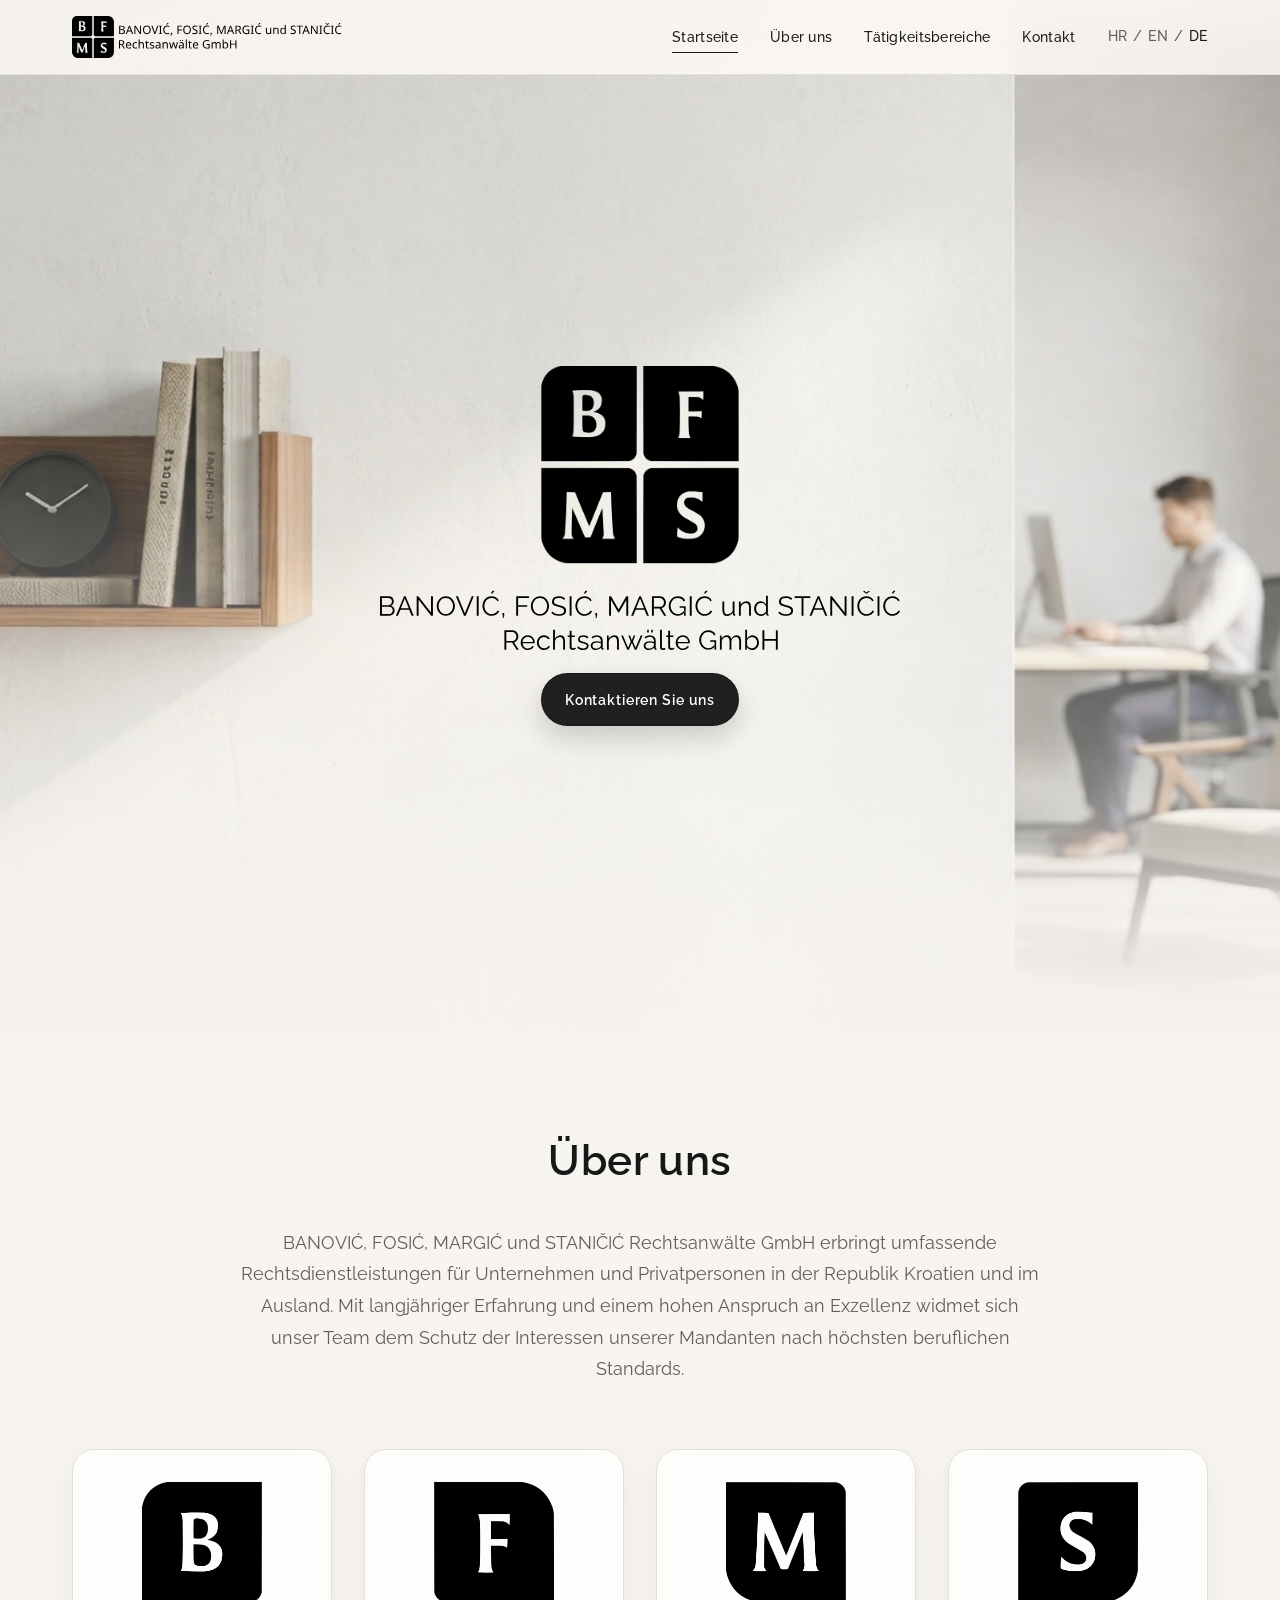
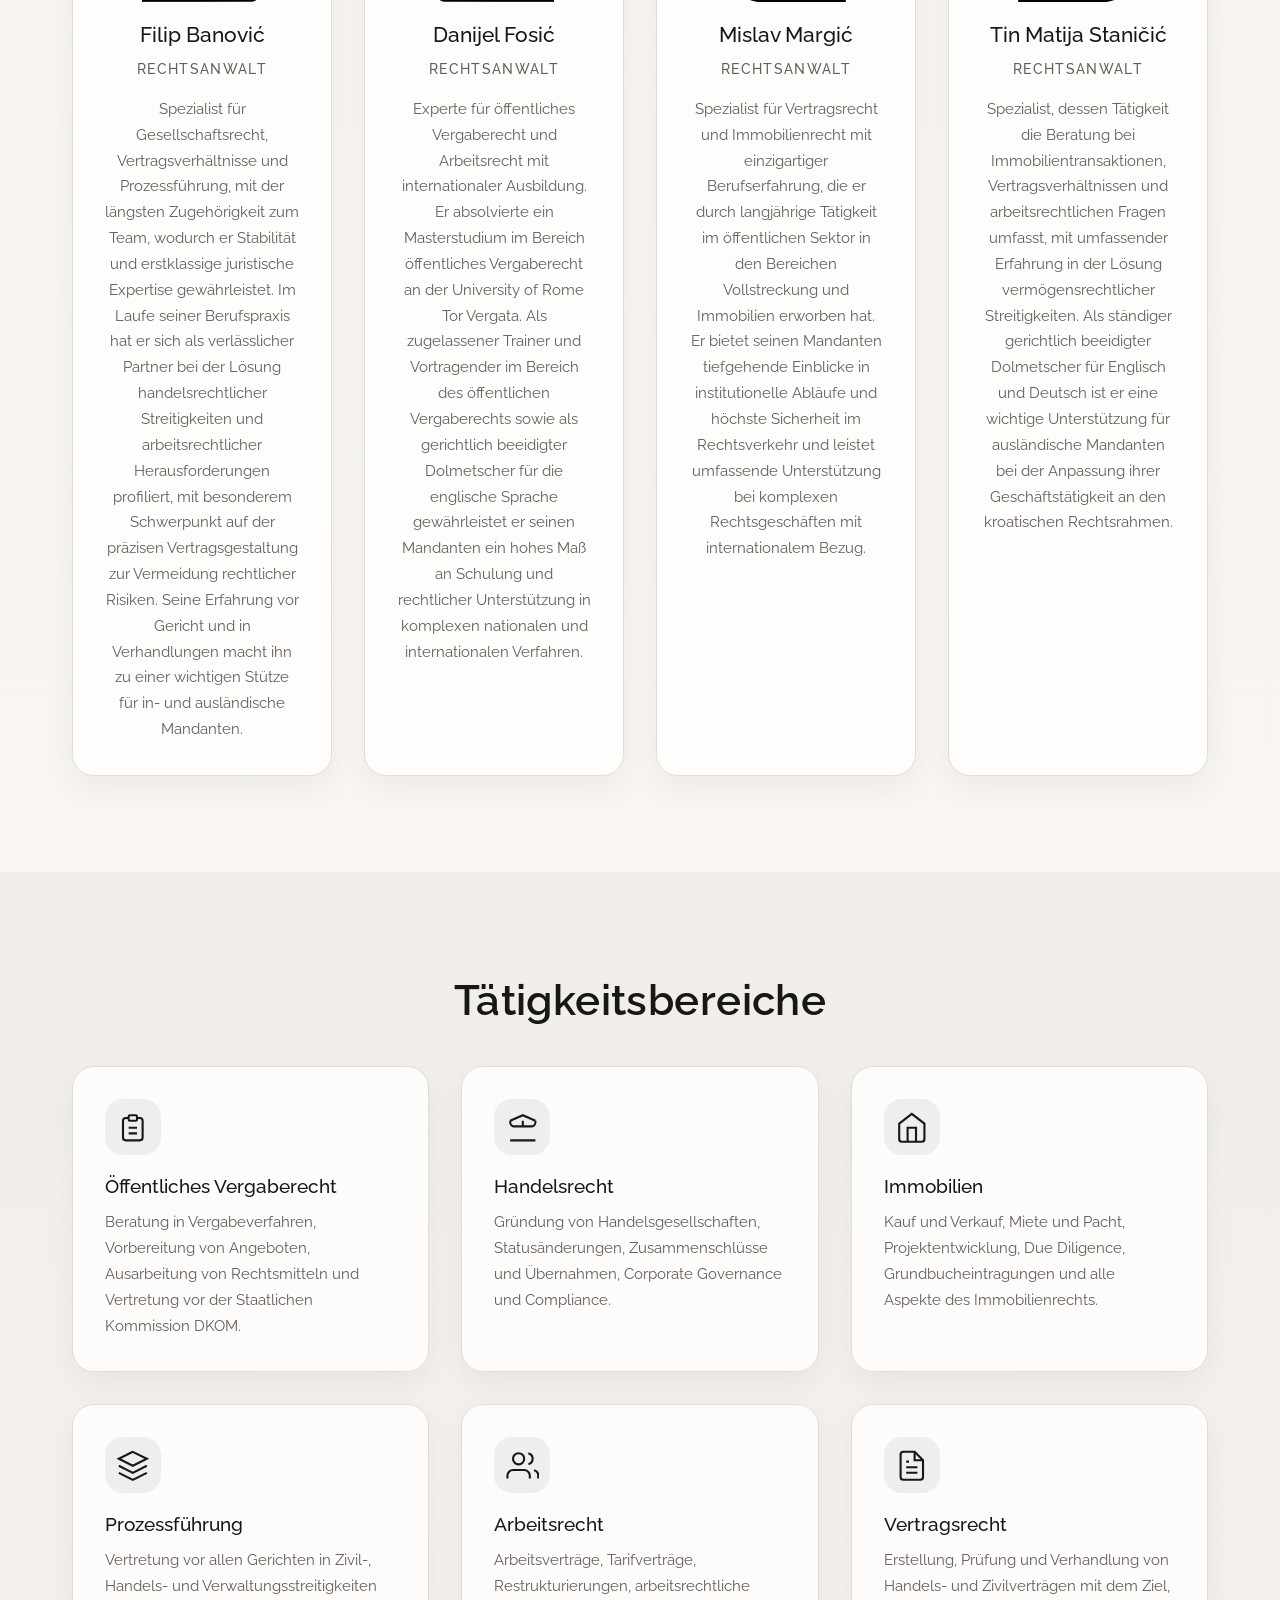
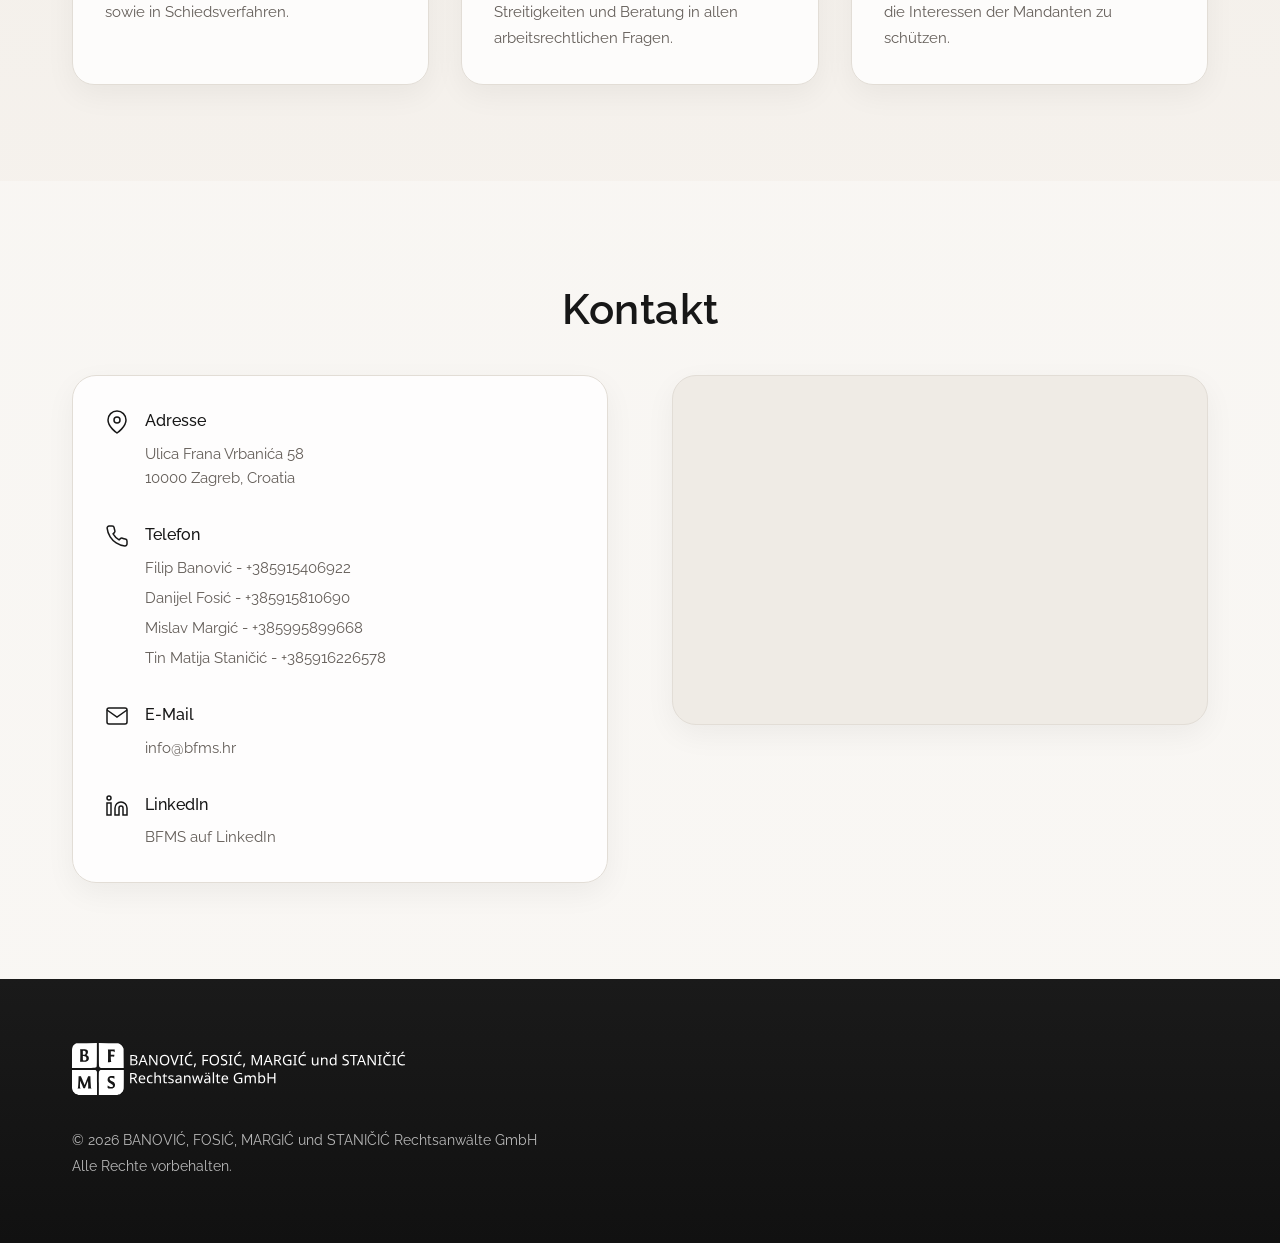
==== commit 4d2bf9e6: "ispravljen font" ====
--- a/de/index.html
+++ b/de/index.html
@@ -59,10 +59,6 @@
   ]
 }
     </script>
-<!-- Fonts -->
-<link href="https://fonts.googleapis.com" rel="preconnect"/>
-<link crossorigin="" href="https://fonts.gstatic.com" rel="preconnect"/>
-<link href="../styles.css" rel="stylesheet"/>
 <!-- Styles -->
 <link href="../styles.css" rel="stylesheet"/>
 </head>
--- a/styles.css
+++ b/styles.css
@@ -1,3 +1,79 @@
+/* Local Raleway font files — self-hosted, no Google Fonts dependency.
+   Both latin and latin-ext subsets are declared so Croatian characters
+   đ/š/ž/ć/č use the same Raleway family as the rest of the text. */
+
+@font-face {
+    font-family: "Raleway";
+    src: url("assets/fonts/raleway-latin-400-normal.woff2") format("woff2");
+    font-weight: 400;
+    font-style: normal;
+    font-display: swap;
+    unicode-range: U+0000-00FF, U+0131, U+0152-0153, U+02BB-02BC, U+02C6, U+02DA, U+02DC, U+0304, U+0308, U+0329, U+2000-206F, U+2074, U+20AC, U+2122, U+2191, U+2193, U+2212, U+2215, U+FEFF, U+FFFD;
+}
+
+@font-face {
+    font-family: "Raleway";
+    src: url("assets/fonts/raleway-latin-ext-400-normal.woff2") format("woff2");
+    font-weight: 400;
+    font-style: normal;
+    font-display: swap;
+    unicode-range: U+0100-02BA, U+02BD-02C5, U+02C7-02CC, U+02CE-02D7, U+02DD-02FF, U+0304, U+0308, U+0329, U+1D00-1DBF, U+1E00-1E9F, U+1EF2-1EFF, U+2020, U+20A0-20AB, U+20AD-20C0, U+2113, U+2C60-2C7F, U+A720-A7FF;
+}
+
+@font-face {
+    font-family: "Raleway";
+    src: url("assets/fonts/raleway-latin-500-normal.woff2") format("woff2");
+    font-weight: 500;
+    font-style: normal;
+    font-display: swap;
+    unicode-range: U+0000-00FF, U+0131, U+0152-0153, U+02BB-02BC, U+02C6, U+02DA, U+02DC, U+0304, U+0308, U+0329, U+2000-206F, U+2074, U+20AC, U+2122, U+2191, U+2193, U+2212, U+2215, U+FEFF, U+FFFD;
+}
+
+@font-face {
+    font-family: "Raleway";
+    src: url("assets/fonts/raleway-latin-ext-500-normal.woff2") format("woff2");
+    font-weight: 500;
+    font-style: normal;
+    font-display: swap;
+    unicode-range: U+0100-02BA, U+02BD-02C5, U+02C7-02CC, U+02CE-02D7, U+02DD-02FF, U+0304, U+0308, U+0329, U+1D00-1DBF, U+1E00-1E9F, U+1EF2-1EFF, U+2020, U+20A0-20AB, U+20AD-20C0, U+2113, U+2C60-2C7F, U+A720-A7FF;
+}
+
+@font-face {
+    font-family: "Raleway";
+    src: url("assets/fonts/raleway-latin-600-normal.woff2") format("woff2");
+    font-weight: 600;
+    font-style: normal;
+    font-display: swap;
+    unicode-range: U+0000-00FF, U+0131, U+0152-0153, U+02BB-02BC, U+02C6, U+02DA, U+02DC, U+0304, U+0308, U+0329, U+2000-206F, U+2074, U+20AC, U+2122, U+2191, U+2193, U+2212, U+2215, U+FEFF, U+FFFD;
+}
+
+@font-face {
+    font-family: "Raleway";
+    src: url("assets/fonts/raleway-latin-ext-600-normal.woff2") format("woff2");
+    font-weight: 600;
+    font-style: normal;
+    font-display: swap;
+    unicode-range: U+0100-02BA, U+02BD-02C5, U+02C7-02CC, U+02CE-02D7, U+02DD-02FF, U+0304, U+0308, U+0329, U+1D00-1DBF, U+1E00-1E9F, U+1EF2-1EFF, U+2020, U+20A0-20AB, U+20AD-20C0, U+2113, U+2C60-2C7F, U+A720-A7FF;
+}
+
+@font-face {
+    font-family: "Raleway";
+    src: url("assets/fonts/raleway-latin-700-normal.woff2") format("woff2");
+    font-weight: 700;
+    font-style: normal;
+    font-display: swap;
+    unicode-range: U+0000-00FF, U+0131, U+0152-0153, U+02BB-02BC, U+02C6, U+02DA, U+02DC, U+0304, U+0308, U+0329, U+2000-206F, U+2074, U+20AC, U+2122, U+2191, U+2193, U+2212, U+2215, U+FEFF, U+FFFD;
+}
+
+@font-face {
+    font-family: "Raleway";
+    src: url("assets/fonts/raleway-latin-ext-700-normal.woff2") format("woff2");
+    font-weight: 700;
+    font-style: normal;
+    font-display: swap;
+    unicode-range: U+0100-02BA, U+02BD-02C5, U+02C7-02CC, U+02CE-02D7, U+02DD-02FF, U+0304, U+0308, U+0329, U+1D00-1DBF, U+1E00-1E9F, U+1EF2-1EFF, U+2020, U+20A0-20AB, U+20AD-20C0, U+2113, U+2C60-2C7F, U+A720-A7FF;
+}
+
 /* ============================================
    BFMS Law Firm - Stylesheet
    Color Palette (derived from logo):
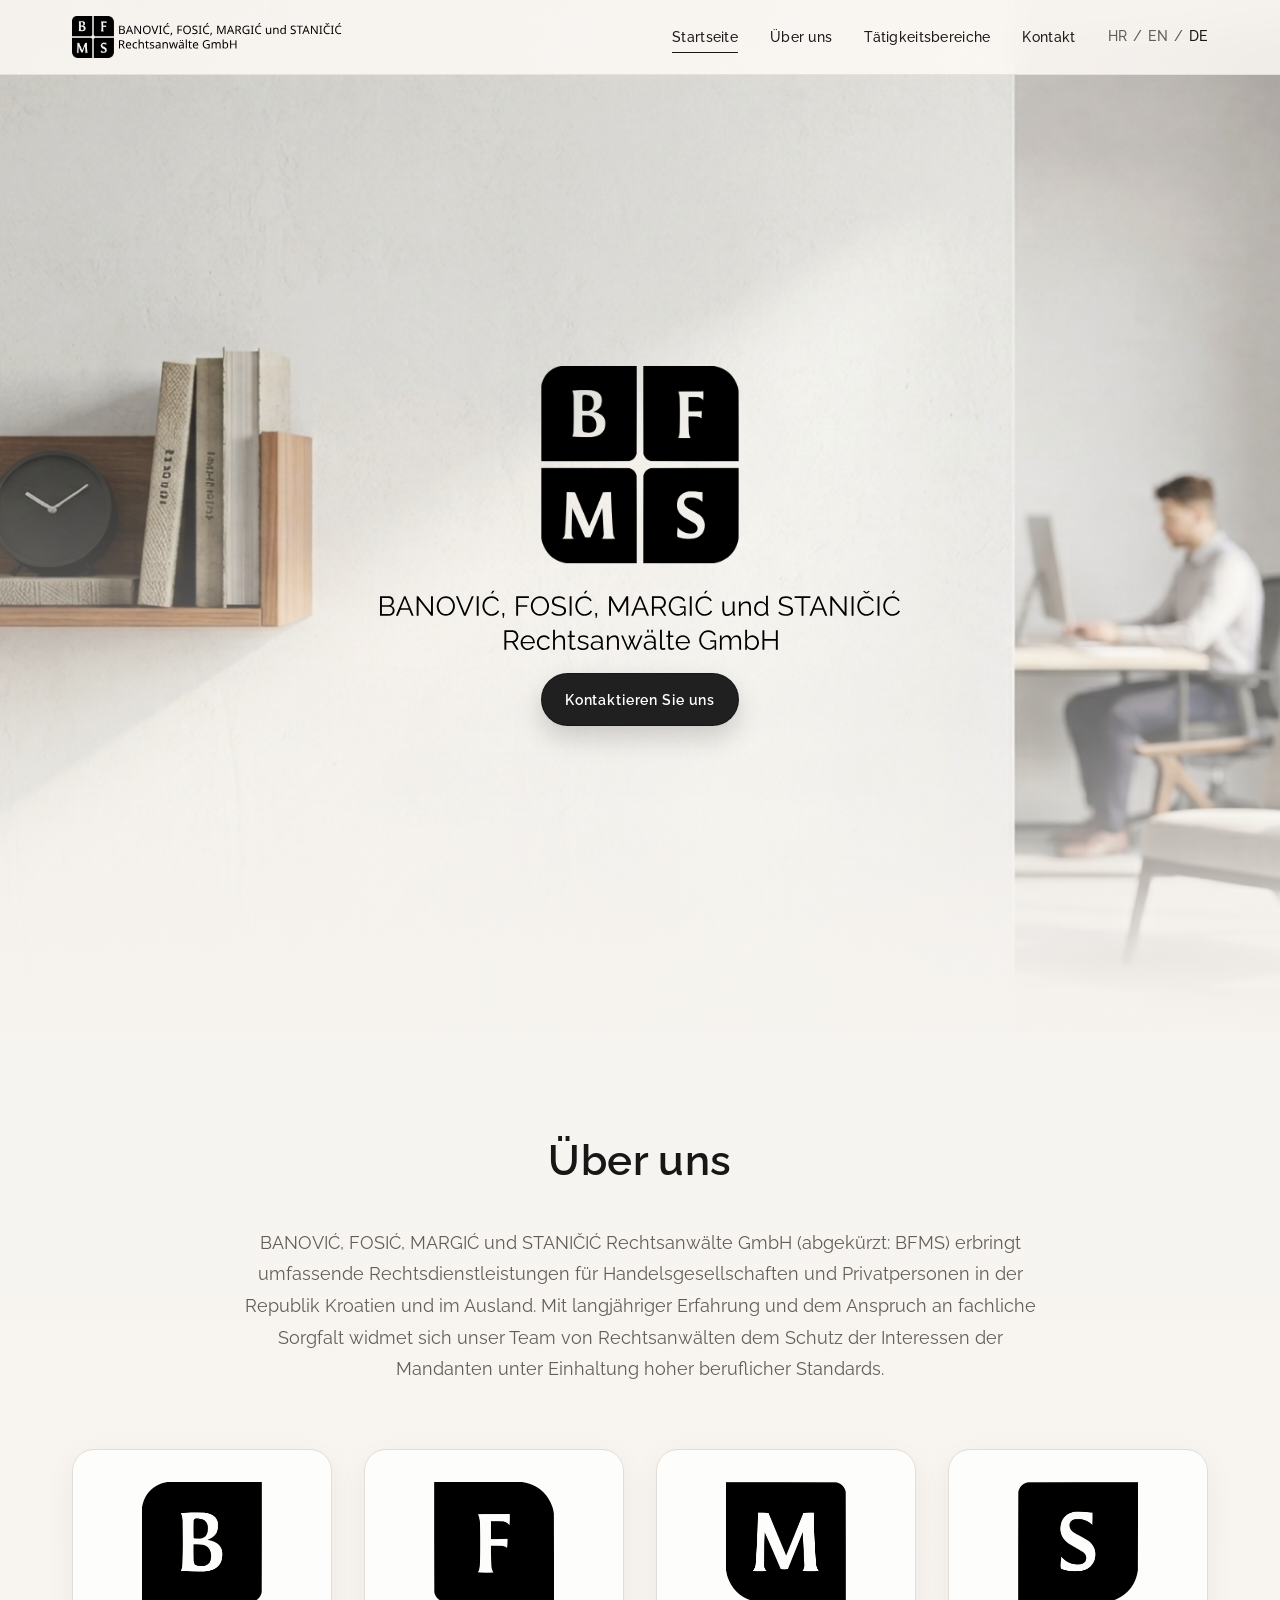
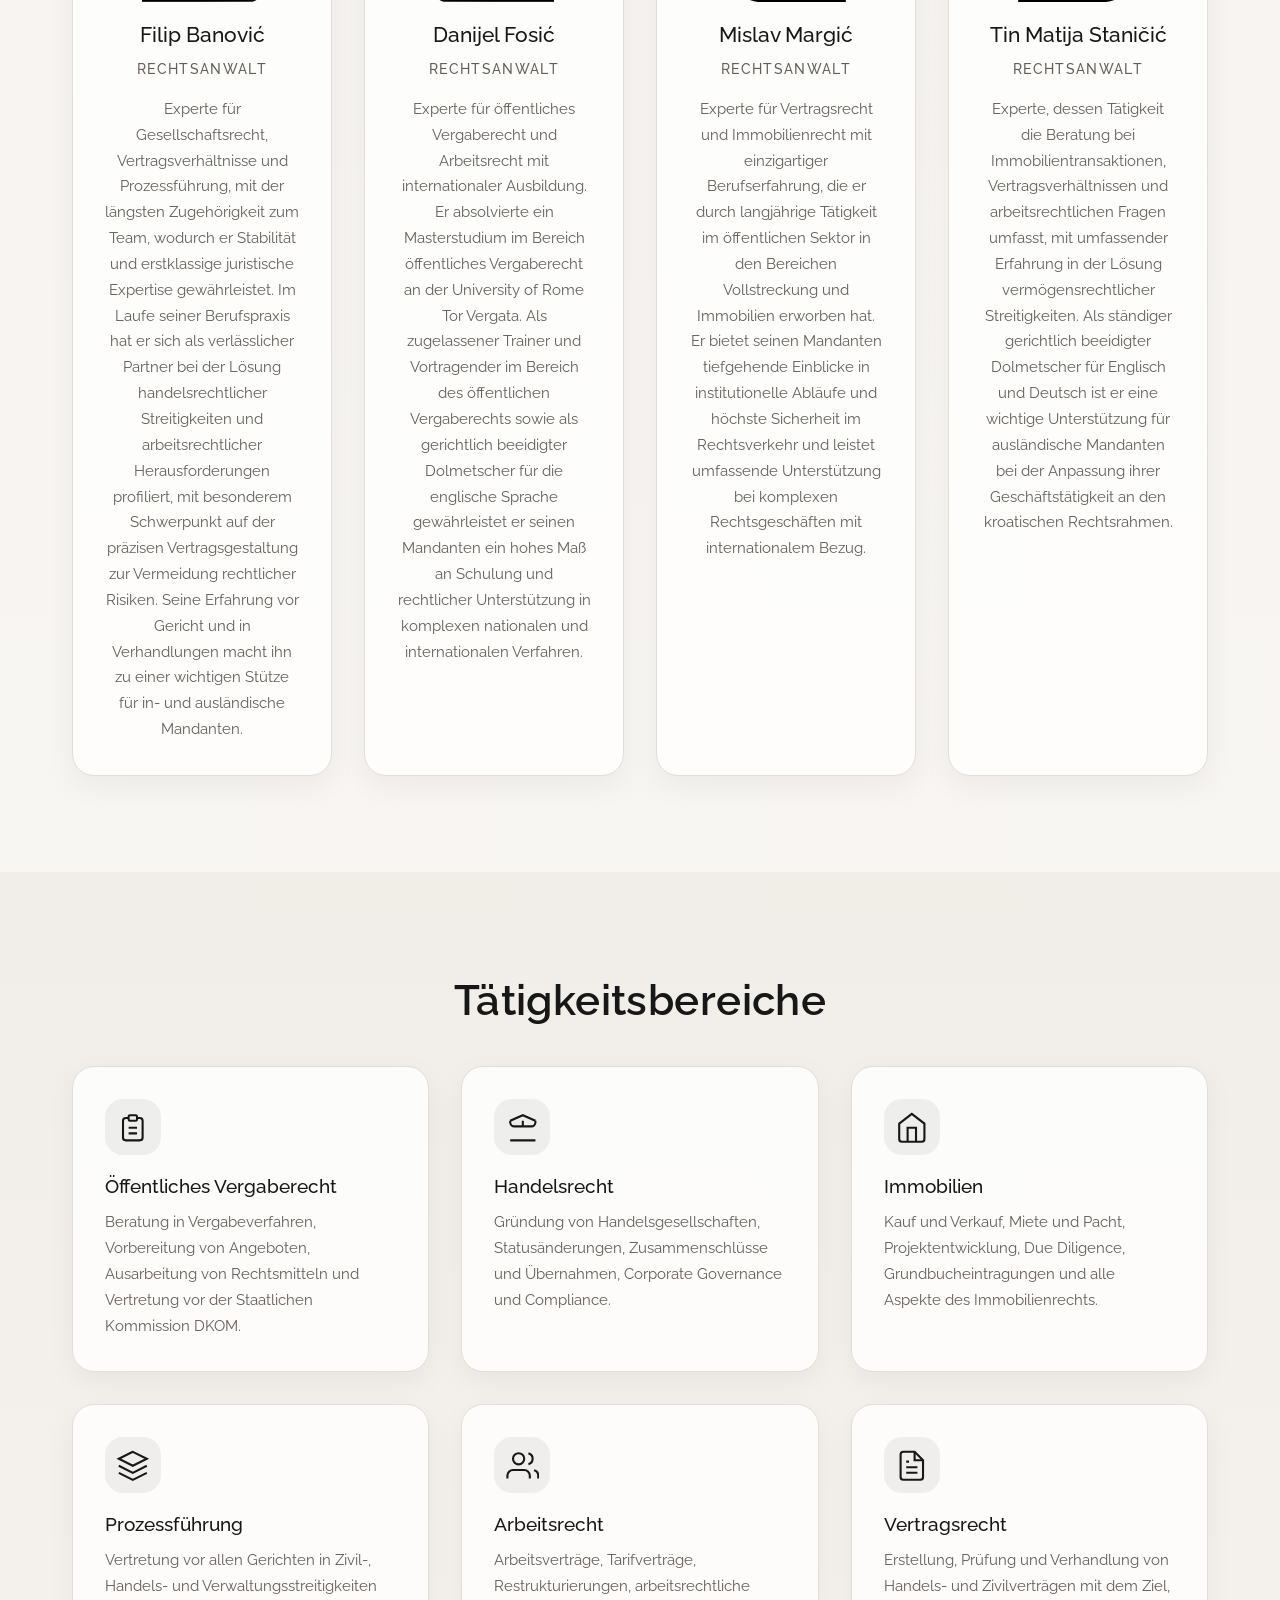
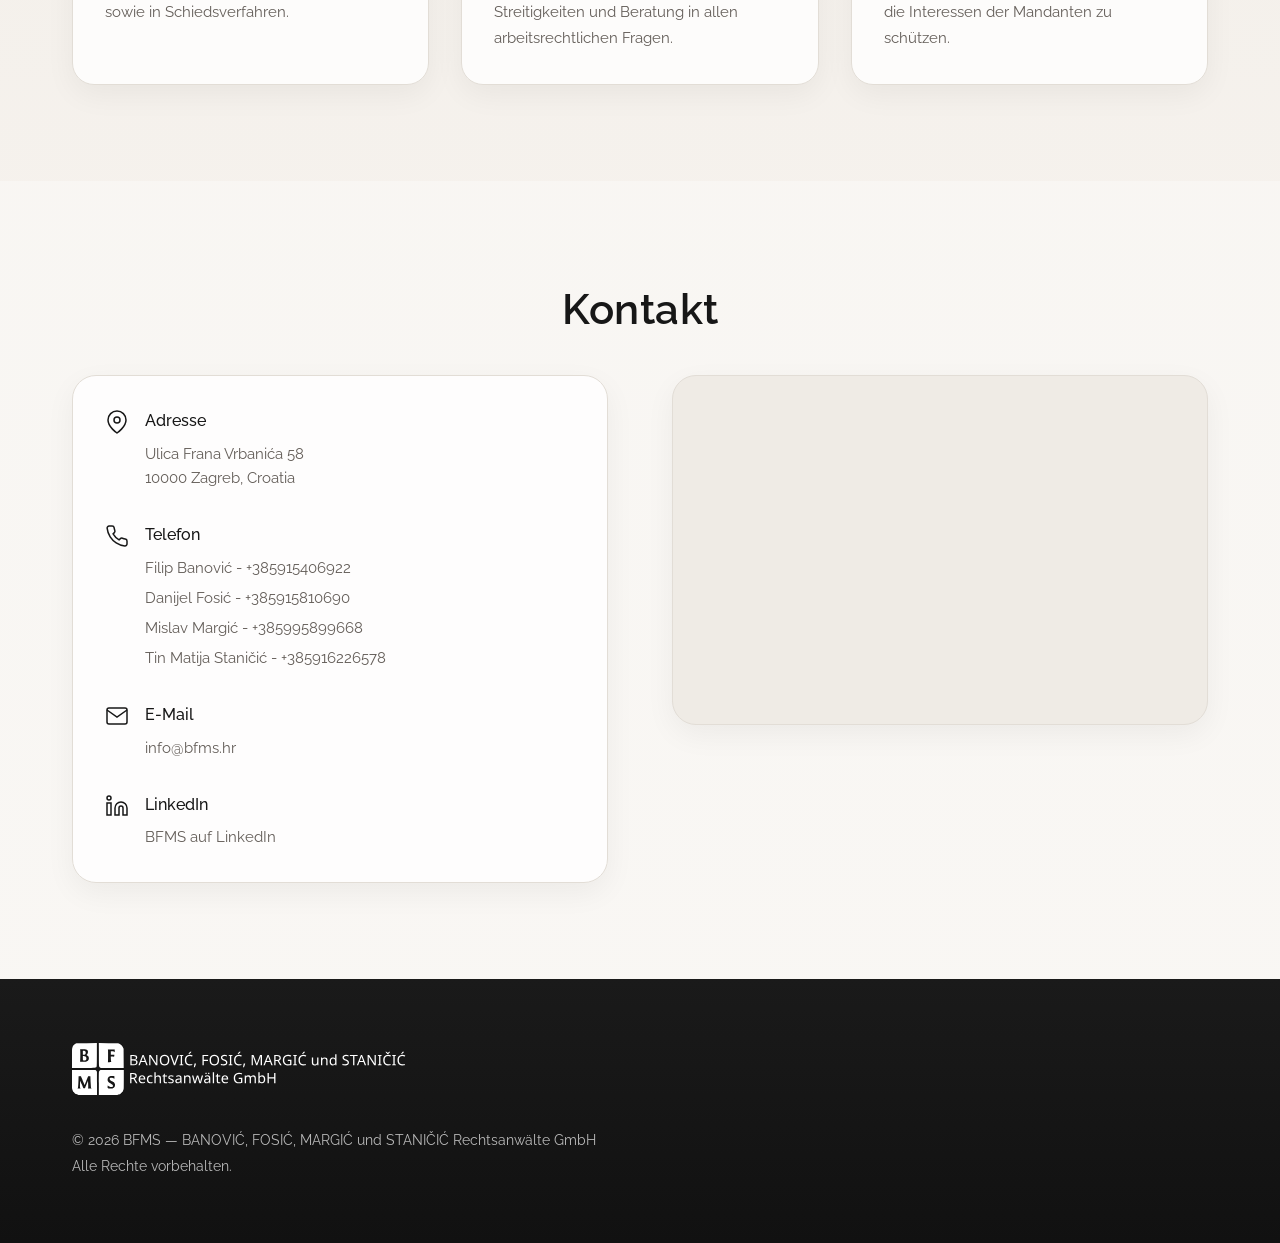
==== commit 34bcd791: "ispravak teksta" ====
--- a/de/index.html
+++ b/de/index.html
@@ -4,7 +4,7 @@
 <head>
 <meta charset="utf-8"/>
 <meta content="width=device-width, initial-scale=1.0" name="viewport"/>
-<meta content="BANOVIĆ, FOSIĆ, MARGIĆ und STANIČIĆ Rechtsanwälte GmbH erbringt Rechtsdienstleistungen in den Bereichen Handelsrecht, Immobilienrecht, Prozessführung, Arbeitsrecht, Vertragsrecht und öffentliches Vergaberecht." name="description"/>
+<meta content="BFMS ist die Kurzbezeichnung der BANOVIĆ, FOSIĆ, MARGIĆ und STANIČIĆ Rechtsanwälte GmbH mit Sitz in Zagreb, Kroatien. Die Gesellschaft erbringt Rechtsdienstleistungen im Vergaberecht, Handelsrecht, Immobilienrecht, Arbeitsrecht, Prozessrecht, Vollstreckungsrecht und Vertragsrecht." name="description"/>
 <meta content="Rechtsanwaltsgesellschaft Zagreb, Rechtsanwalt Kroatien, Handelsrecht, Immobilienrecht, Prozessführung, Arbeitsrecht, öffentliches Vergaberecht, BFMS" name="keywords"/>
 <meta content="BANOVIĆ, FOSIĆ, MARGIĆ und STANIČIĆ Rechtsanwälte GmbH" name="author"/>
 <meta content="index, follow" name="robots"/>
@@ -16,49 +16,88 @@
 <meta content="de_DE" property="og:locale"/>
 <meta content="website" property="og:type"/>
 <meta content="BFMS | BANOVIĆ, FOSIĆ, MARGIĆ und STANIČIĆ Rechtsanwälte GmbH" property="og:title"/>
-<meta content="Rechtsanwälte in Zagreb – Handelsrecht, Immobilienrecht, Prozessführung, Arbeitsrecht und öffentliches Vergaberecht." property="og:description"/>
+<meta content="BFMS ist die BANOVIĆ, FOSIĆ, MARGIĆ und STANIČIĆ Rechtsanwälte GmbH mit Sitz in Zagreb, Kroatien." property="og:description"/>
 <meta content="https://bfms.hr/de/" property="og:url"/>
 <meta content="https://bfms.hr/assets/brand/logo-okomito-de.png" property="og:image"/>
 <meta content="BFMS logo" property="og:image:alt"/>
 <meta content="BFMS" property="og:site_name"/>
 <meta content="summary_large_image" name="twitter:card"/>
 <meta content="BFMS | BANOVIĆ, FOSIĆ, MARGIĆ und STANIČIĆ Rechtsanwälte GmbH" name="twitter:title"/>
-<meta content="Rechtsanwälte in Zagreb." name="twitter:description"/>
+<meta content="BFMS ist die BANOVIĆ, FOSIĆ, MARGIĆ und STANIČIĆ Rechtsanwälte GmbH mit Sitz in Zagreb, Kroatien." name="twitter:description"/>
 <meta content="https://bfms.hr/assets/brand/logo-okomito-de.png" name="twitter:image"/>
 <link href="../assets/brand/favicon-32x32.png" rel="icon" sizes="32x32" type="image/png"/>
 <link href="../assets/brand/apple-touch-icon.png" rel="apple-touch-icon"/>
 <script type="application/ld+json">
 {
   "@context": "https://schema.org",
-  "@type": "LegalService",
-  "name": "BANOVIĆ, FOSIĆ, MARGIĆ und STANIČIĆ Rechtsanwälte GmbH",
-  "alternateName": "BFMS",
-  "url": "https://bfms.hr/de/",
-  "logo": "https://bfms.hr/assets/brand/logo-okomito-de.png",
-  "image": "https://bfms.hr/assets/brand/logo-okomito-de.png",
-  "email": "info@bfms.hr",
-  "telephone": "+385915406922",
-  "address": {
-    "@type": "PostalAddress",
-    "streetAdresse": "Ulica Frana Vrbanića 58",
-    "postalCode": "10000",
-    "addressLocality": "Zagreb",
-    "addressCountry": "HR"
-  },
-  "areaServed": [
-    "HR",
-    "EU"
-  ],
-  "availableLanguage": [
-    "hr",
-    "en",
-    "de"
-  ],
-  "sameAs": [
-    "https://www.linkedin.com/company/od-bfms"
+  "@graph": [
+    {
+      "@type": "WebSite",
+      "@id": "https://bfms.hr/#website",
+      "url": "https://bfms.hr/",
+      "name": "BFMS",
+      "alternateName": "BANOVIĆ, FOSIĆ, MARGIĆ und STANIČIĆ Rechtsanwälte GmbH",
+      "inLanguage": "de-DE",
+      "publisher": {
+        "@id": "https://bfms.hr/#organization"
+      }
+    },
+    {
+      "@type": [
+        "Organization",
+        "LegalService"
+      ],
+      "@id": "https://bfms.hr/#organization",
+      "name": "BANOVIĆ, FOSIĆ, MARGIĆ und STANIČIĆ Rechtsanwälte GmbH",
+      "alternateName": "BFMS",
+      "url": "https://bfms.hr/",
+      "logo": "https://bfms.hr/assets/brand/logo-okomito-de.png",
+      "image": "https://bfms.hr/assets/brand/logo-okomito-de.png",
+      "email": "info@bfms.hr",
+      "telephone": "+385915406922",
+      "address": {
+        "@type": "PostalAddress",
+        "streetAddress": "Ulica Frana Vrbanića 58",
+        "postalCode": "10000",
+        "addressLocality": "Zagreb",
+        "addressCountry": "HR"
+      },
+      "areaServed": [
+        "HR",
+        "EU"
+      ],
+      "availableLanguage": [
+        "Croatian",
+        "English",
+        "German"
+      ],
+      "knowsAbout": [
+        "javna nabava",
+        "public procurement",
+        "öffentliches Vergaberecht",
+        "trgovačko pravo",
+        "commercial law",
+        "Handelsrecht",
+        "nekretnine",
+        "real estate",
+        "Immobilienrecht",
+        "radno pravo",
+        "employment law",
+        "Arbeitsrecht",
+        "parnični i ovršni postupci",
+        "litigation and enforcement",
+        "Prozessführung und Vollstreckung",
+        "ugovorno pravo",
+        "contract law",
+        "Vertragsrecht"
+      ],
+      "sameAs": [
+        "https://www.linkedin.com/company/od-bfms"
+      ]
+    }
   ]
 }
-    </script>
+</script>
 <!-- Styles -->
 <link href="../styles.css" rel="stylesheet"/>
 </head>
@@ -91,7 +130,7 @@
 <section class="section" id="o-nama">
 <div class="container">
 <h2 class="section-title">Über uns</h2>
-<p class="section-intro">BANOVIĆ, FOSIĆ, MARGIĆ und STANIČIĆ Rechtsanwälte GmbH erbringt umfassende Rechtsdienstleistungen für Unternehmen und Privatpersonen in der Republik Kroatien und im Ausland. Mit langjähriger Erfahrung und einem hohen Anspruch an Exzellenz widmet sich unser Team dem Schutz der Interessen unserer Mandanten nach höchsten beruflichen Standards.</p>
+<p class="section-intro">BANOVIĆ, FOSIĆ, MARGIĆ und STANIČIĆ Rechtsanwälte GmbH (abgekürzt: BFMS) erbringt umfassende Rechtsdienstleistungen für Handelsgesellschaften und Privatpersonen in der Republik Kroatien und im Ausland. Mit langjähriger Erfahrung und dem Anspruch an fachliche Sorgfalt widmet sich unser Team von Rechtsanwälten dem Schutz der Interessen der Mandanten unter Einhaltung hoher beruflicher Standards.</p>
 <!-- Team Members -->
 <div class="team-grid">
 <!-- Team Member 1 -->
@@ -101,7 +140,7 @@
 </div>
 <h3 class="team-name">Filip Banović</h3>
 <p class="team-title">Rechtsanwalt</p>
-<p class="team-bio">Spezialist für Gesellschaftsrecht, Vertragsverhältnisse und Prozessführung, mit der längsten Zugehörigkeit zum Team, wodurch er Stabilität und erstklassige juristische Expertise gewährleistet. Im Laufe seiner Berufspraxis hat er sich als verlässlicher Partner bei der Lösung handelsrechtlicher Streitigkeiten und arbeitsrechtlicher Herausforderungen profiliert, mit besonderem Schwerpunkt auf der präzisen Vertragsgestaltung zur Vermeidung rechtlicher Risiken. Seine Erfahrung vor Gericht und in Verhandlungen macht ihn zu einer wichtigen Stütze für in- und ausländische Mandanten.</p>
+<p class="team-bio">Experte für Gesellschaftsrecht, Vertragsverhältnisse und Prozessführung, mit der längsten Zugehörigkeit zum Team, wodurch er Stabilität und erstklassige juristische Expertise gewährleistet. Im Laufe seiner Berufspraxis hat er sich als verlässlicher Partner bei der Lösung handelsrechtlicher Streitigkeiten und arbeitsrechtlicher Herausforderungen profiliert, mit besonderem Schwerpunkt auf der präzisen Vertragsgestaltung zur Vermeidung rechtlicher Risiken. Seine Erfahrung vor Gericht und in Verhandlungen macht ihn zu einer wichtigen Stütze für in- und ausländische Mandanten.</p>
 </div>
 <!-- Team Member 2 -->
 <div class="team-member">
@@ -119,7 +158,7 @@
 </div>
 <h3 class="team-name">Mislav Margić</h3>
 <p class="team-title">Rechtsanwalt</p>
-<p class="team-bio">Spezialist für Vertragsrecht und Immobilienrecht mit einzigartiger Berufserfahrung, die er durch langjährige Tätigkeit im öffentlichen Sektor in den Bereichen Vollstreckung und Immobilien erworben hat. Er bietet seinen Mandanten tiefgehende Einblicke in institutionelle Abläufe und höchste Sicherheit im Rechtsverkehr und leistet umfassende Unterstützung bei komplexen Rechtsgeschäften mit internationalem Bezug.</p>
+<p class="team-bio">Experte für Vertragsrecht und Immobilienrecht mit einzigartiger Berufserfahrung, die er durch langjährige Tätigkeit im öffentlichen Sektor in den Bereichen Vollstreckung und Immobilien erworben hat. Er bietet seinen Mandanten tiefgehende Einblicke in institutionelle Abläufe und höchste Sicherheit im Rechtsverkehr und leistet umfassende Unterstützung bei komplexen Rechtsgeschäften mit internationalem Bezug.</p>
 </div>
 <!-- Team Member 4 -->
 <div class="team-member">
@@ -128,7 +167,7 @@
 </div>
 <h3 class="team-name">Tin Matija Staničić</h3>
 <p class="team-title">Rechtsanwalt</p>
-<p class="team-bio">Spezialist, dessen Tätigkeit die Beratung bei Immobilientransaktionen, Vertragsverhältnissen und arbeitsrechtlichen Fragen umfasst, mit umfassender Erfahrung in der Lösung vermögensrechtlicher Streitigkeiten. Als ständiger gerichtlich beeidigter Dolmetscher für Englisch und Deutsch ist er eine wichtige Unterstützung für ausländische Mandanten bei der Anpassung ihrer Geschäftstätigkeit an den kroatischen Rechtsrahmen.</p>
+<p class="team-bio">Experte, dessen Tätigkeit die Beratung bei Immobilientransaktionen, Vertragsverhältnissen und arbeitsrechtlichen Fragen umfasst, mit umfassender Erfahrung in der Lösung vermögensrechtlicher Streitigkeiten. Als ständiger gerichtlich beeidigter Dolmetscher für Englisch und Deutsch ist er eine wichtige Unterstützung für ausländische Mandanten bei der Anpassung ihrer Geschäftstätigkeit an den kroatischen Rechtsrahmen.</p>
 </div>
 </div>
 </div>
@@ -276,7 +315,7 @@
 <div class="footer-logo">
 <img alt="BANOVIĆ, FOSIĆ, MARGIĆ und STANIČIĆ Rechtsanwälte GmbH" class="footer-logo-img" src="../assets/brand/dugacki-logo-de-inverted.svg"/>
 </div>
-<p class="footer-text">© <span id="current-year">2026</span> BANOVIĆ, FOSIĆ, MARGIĆ und STANIČIĆ Rechtsanwälte GmbH<br/>
+<p class="footer-text">© <span id="current-year">2026</span> BFMS — BANOVIĆ, FOSIĆ, MARGIĆ und STANIČIĆ Rechtsanwälte GmbH<br/>
                     Alle Rechte vorbehalten.
                 </p>
 </div>
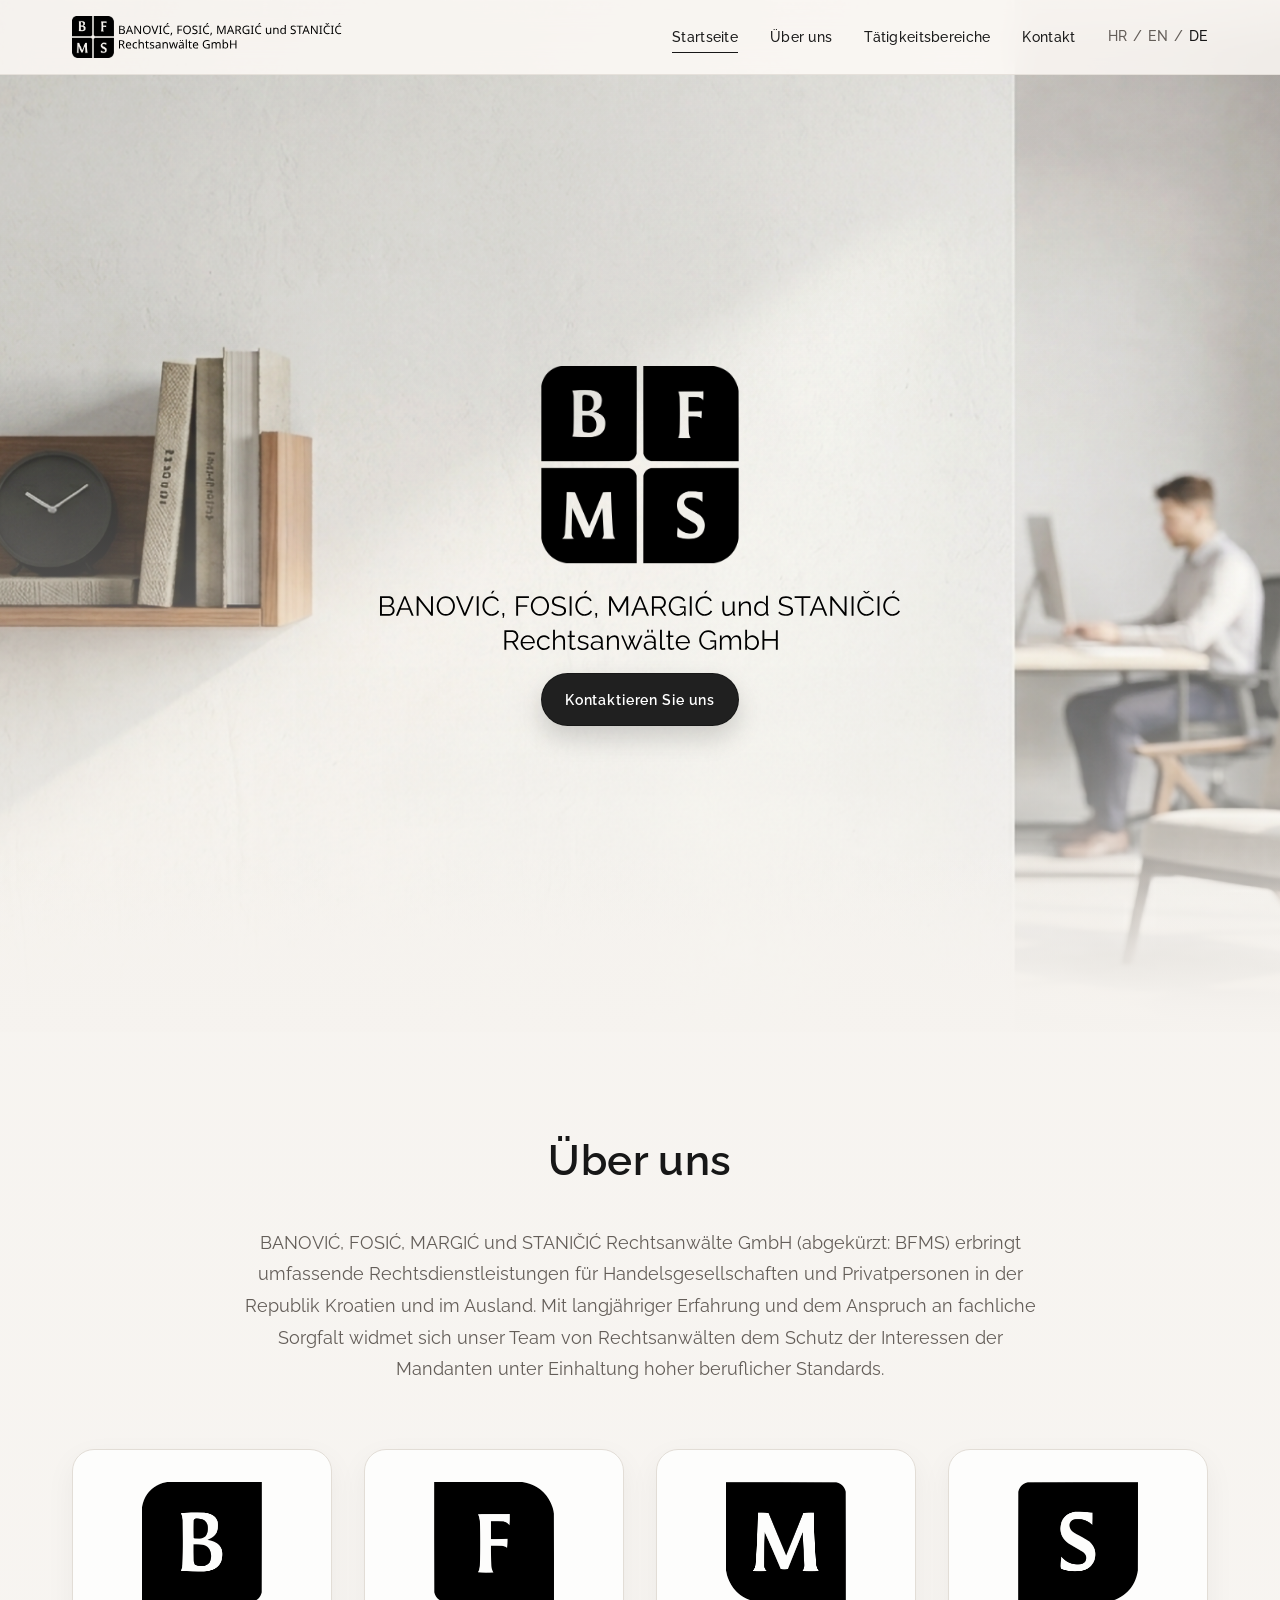
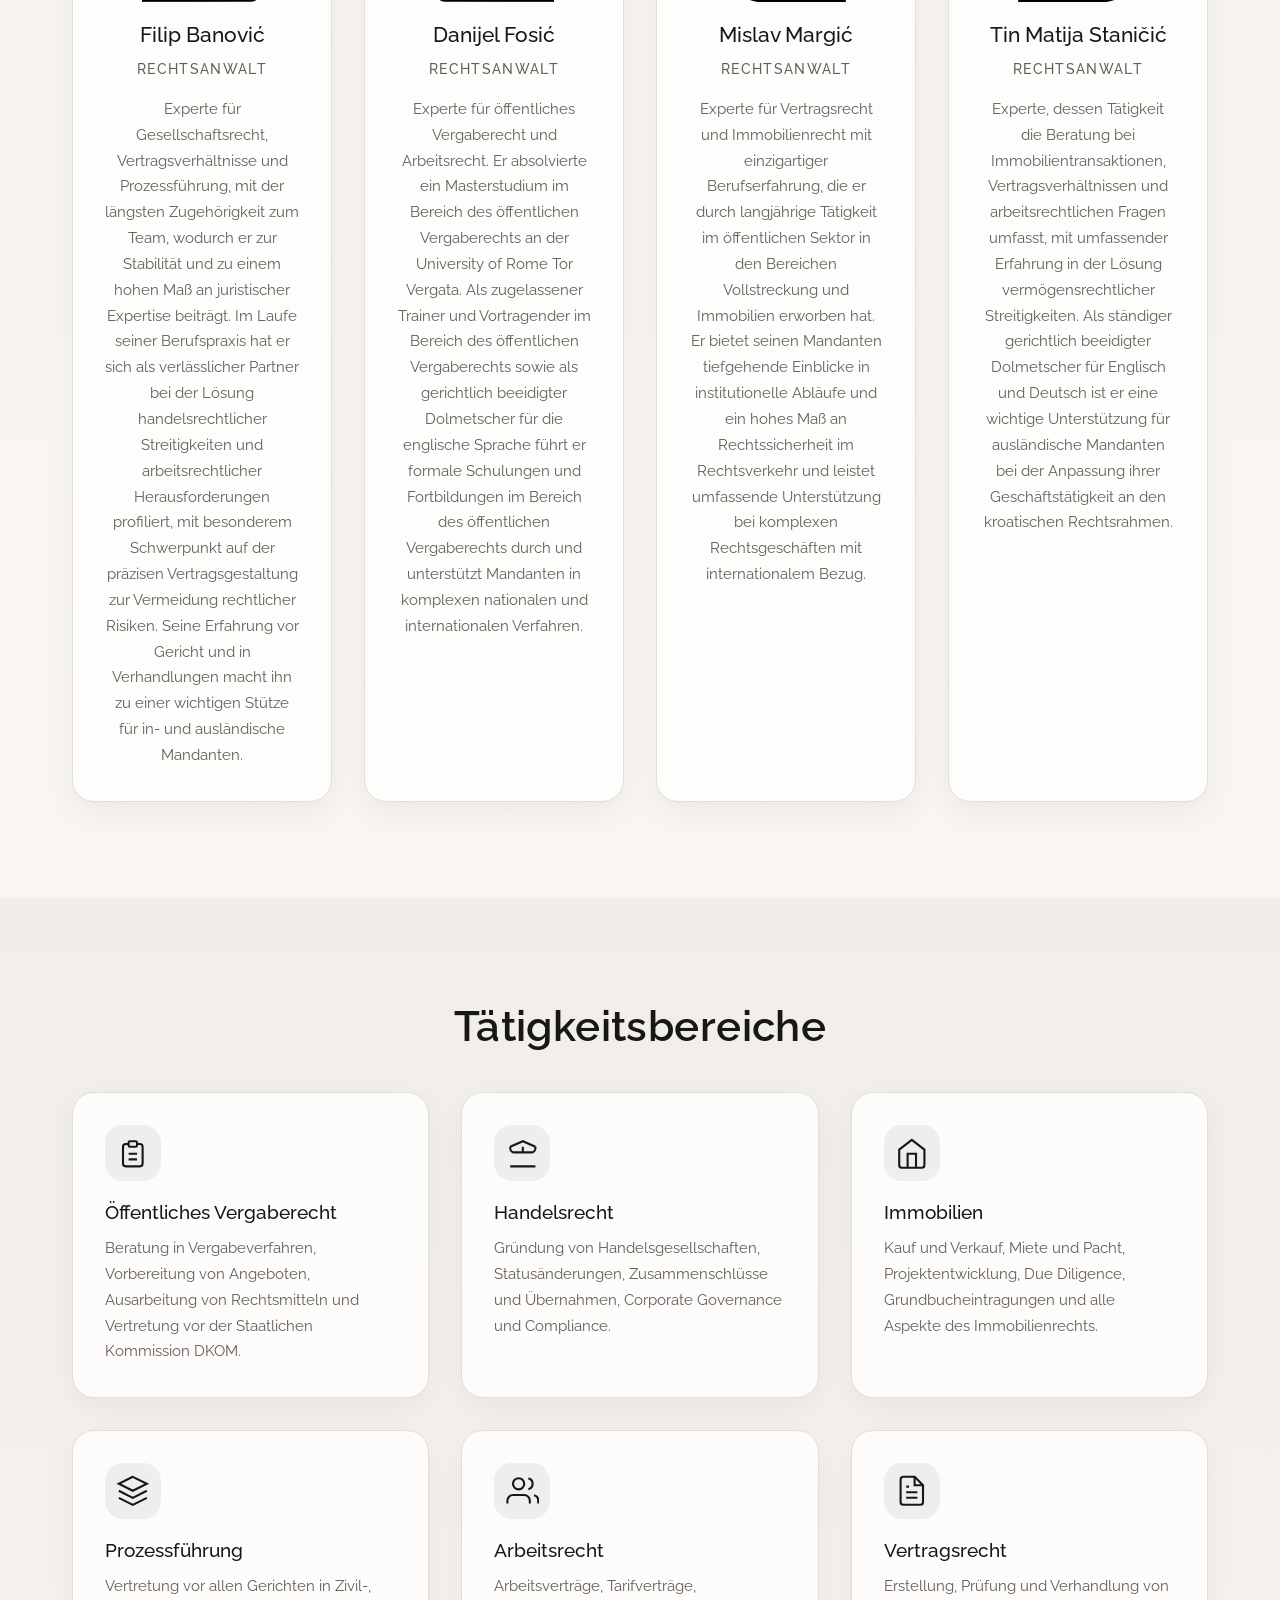
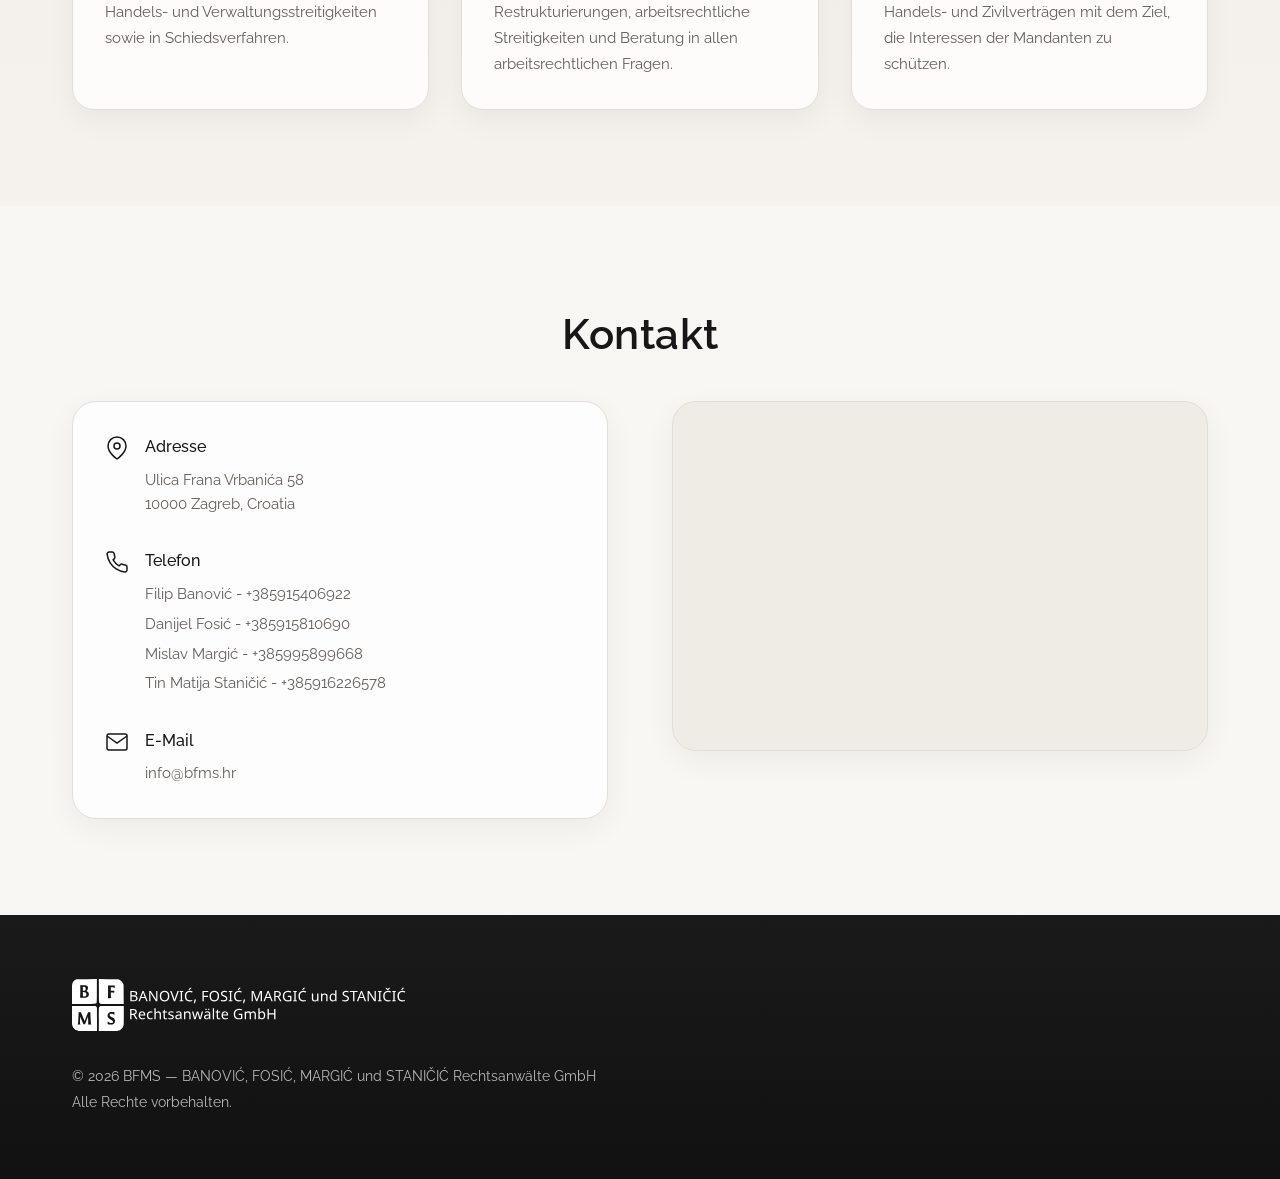
==== commit ced6e9f3: "izmjene po zahtjevu HOK" ====
--- a/de/index.html
+++ b/de/index.html
@@ -90,9 +90,6 @@
         "ugovorno pravo",
         "contract law",
         "Vertragsrecht"
-      ],
-      "sameAs": [
-        "https://www.linkedin.com/company/od-bfms"
       ]
     }
   ]
@@ -118,7 +115,7 @@
 <li><a class="nav-link" href="#o-nama">Über uns</a></li>
 <li><a class="nav-link" href="#podrucja-rada">Tätigkeitsbereiche</a></li>
 <li><a class="nav-link" href="#kontakt">Kontakt</a></li>
-<li aria-label="Sprachauswahl" class="language-switch"><a class="lang-link" href="../index.html" lang="hr">HR</a> <span aria-hidden="true">/</span> <a class="lang-link" href="../en/index.html" lang="en">EN</a> <span aria-hidden="true">/</span> <a aria-current="page" class="lang-link active" href="../de/index.html" lang="de">DE</a></li>
+<li aria-label="Sprachauswahl" class="language-switch"><a class="lang-link" href="/" lang="hr">HR</a> <span aria-hidden="true">/</span> <a class="lang-link" href="/en/" lang="en">EN</a> <span aria-hidden="true">/</span> <a aria-current="page" class="lang-link active" href="/de/" lang="de">DE</a></li>
 </ul>
 </div>
 </nav>
@@ -140,7 +137,7 @@
 </div>
 <h3 class="team-name">Filip Banović</h3>
 <p class="team-title">Rechtsanwalt</p>
-<p class="team-bio">Experte für Gesellschaftsrecht, Vertragsverhältnisse und Prozessführung, mit der längsten Zugehörigkeit zum Team, wodurch er Stabilität und erstklassige juristische Expertise gewährleistet. Im Laufe seiner Berufspraxis hat er sich als verlässlicher Partner bei der Lösung handelsrechtlicher Streitigkeiten und arbeitsrechtlicher Herausforderungen profiliert, mit besonderem Schwerpunkt auf der präzisen Vertragsgestaltung zur Vermeidung rechtlicher Risiken. Seine Erfahrung vor Gericht und in Verhandlungen macht ihn zu einer wichtigen Stütze für in- und ausländische Mandanten.</p>
+<p class="team-bio">Experte für Gesellschaftsrecht, Vertragsverhältnisse und Prozessführung, mit der längsten Zugehörigkeit zum Team, wodurch er zur Stabilität und zu einem hohen Maß an juristischer Expertise beiträgt. Im Laufe seiner Berufspraxis hat er sich als verlässlicher Partner bei der Lösung handelsrechtlicher Streitigkeiten und arbeitsrechtlicher Herausforderungen profiliert, mit besonderem Schwerpunkt auf der präzisen Vertragsgestaltung zur Vermeidung rechtlicher Risiken. Seine Erfahrung vor Gericht und in Verhandlungen macht ihn zu einer wichtigen Stütze für in- und ausländische Mandanten.</p>
 </div>
 <!-- Team Member 2 -->
 <div class="team-member">
@@ -149,7 +146,7 @@
 </div>
 <h3 class="team-name">Danijel Fosić</h3>
 <p class="team-title">Rechtsanwalt</p>
-<p class="team-bio">Experte für öffentliches Vergaberecht und Arbeitsrecht mit internationaler Ausbildung. Er absolvierte ein Masterstudium im Bereich öffentliches Vergaberecht an der University of Rome Tor Vergata. Als zugelassener Trainer und Vortragender im Bereich des öffentlichen Vergaberechts sowie als gerichtlich beeidigter Dolmetscher für die englische Sprache gewährleistet er seinen Mandanten ein hohes Maß an Schulung und rechtlicher Unterstützung in komplexen nationalen und internationalen Verfahren.</p>
+<p class="team-bio">Experte für öffentliches Vergaberecht und Arbeitsrecht. Er absolvierte ein Masterstudium im Bereich des öffentlichen Vergaberechts an der University of Rome Tor Vergata. Als zugelassener Trainer und Vortragender im Bereich des öffentlichen Vergaberechts sowie als gerichtlich beeidigter Dolmetscher für die englische Sprache führt er formale Schulungen und Fortbildungen im Bereich des öffentlichen Vergaberechts durch und unterstützt Mandanten in komplexen nationalen und internationalen Verfahren.</p>
 </div>
 <!-- Team Member 3 -->
 <div class="team-member">
@@ -158,7 +155,7 @@
 </div>
 <h3 class="team-name">Mislav Margić</h3>
 <p class="team-title">Rechtsanwalt</p>
-<p class="team-bio">Experte für Vertragsrecht und Immobilienrecht mit einzigartiger Berufserfahrung, die er durch langjährige Tätigkeit im öffentlichen Sektor in den Bereichen Vollstreckung und Immobilien erworben hat. Er bietet seinen Mandanten tiefgehende Einblicke in institutionelle Abläufe und höchste Sicherheit im Rechtsverkehr und leistet umfassende Unterstützung bei komplexen Rechtsgeschäften mit internationalem Bezug.</p>
+<p class="team-bio">Experte für Vertragsrecht und Immobilienrecht mit einzigartiger Berufserfahrung, die er durch langjährige Tätigkeit im öffentlichen Sektor in den Bereichen Vollstreckung und Immobilien erworben hat. Er bietet seinen Mandanten tiefgehende Einblicke in institutionelle Abläufe und ein hohes Maß an Rechtssicherheit im Rechtsverkehr und leistet umfassende Unterstützung bei komplexen Rechtsgeschäften mit internationalem Bezug.</p>
 </div>
 <!-- Team Member 4 -->
 <div class="team-member">
@@ -287,22 +284,9 @@
 <p><a href="mailto:info@bfms.hr">info@bfms.hr</a></p>
 </div>
 </div>
-<div class="contact-item">
-<div class="contact-icon">
-<svg fill="none" stroke="currentColor" stroke-width="1.5" viewbox="0 0 24 24">
-<path d="M16 8a6 6 0 016 6v7h-4v-7a2 2 0 00-2-2 2 2 0 00-2 2v7h-4v-7a6 6 0 016-6z"></path>
-<rect height="12" width="4" x="2" y="9"></rect>
-<circle cx="4" cy="4" r="2"></circle>
-</svg>
-</div>
-<div class="contact-text">
-<h4>LinkedIn</h4>
-<p><a href="https://www.linkedin.com/company/od-bfms" rel="noopener noreferrer" target="_blank">BFMS auf LinkedIn</a></p>
-</div>
-</div>
 </div>
 <div class="contact-map">
-<iframe allowfullscreen="" height="100%" loading="lazy" referrerpolicy="no-referrer-when-downgrade" src="https://www.google.com/maps/embed?pb=!1m18!1m12!1m3!1d2781.0669776669!2d15.9718!3d45.8052!2m3!1f0!2f0!3f0!3m2!1i1024!2i768!4f13.1!3m3!1m2!1s0x4765d6f0c4c76a4f%3A0x1!2sUlica%20Frana%20Vrbani%C4%87a%2058%2C%20Zagreb!5e0!3m2!1sen!2shr!4v1234567890" style="border:0;" title="Standort des BFMS-Büros" width="100%">
+<iframe allowfullscreen="" height="100%" loading="lazy" referrerpolicy="no-referrer-when-downgrade" src="https://www.google.com/maps/embed?pb=!1m18!1m12!1m3!1d2781.0166168833266!2d16.00088467116395!3d45.810925600000004!2m3!1f0!2f0!3f0!3m2!1i1024!2i768!4f13.1!3m3!1m2!1s0x4765d7fece636543%3A0x80dc8e18232111ca!2zT2R2amV0bmnEjWtvIGRydcWhdHZvIEJhbm92acSHLCBGb3NpxIcsIE1hcmdpxIcgaSBTdGFuacSNacSHIGQuby5vLg!5e0!3m2!1sen!2shr!4v1779093428368!5m2!1sen!2shr" style="border:0;" title="Standort des BFMS-Büros" width="100%">
 </iframe>
 </div>
 </div>
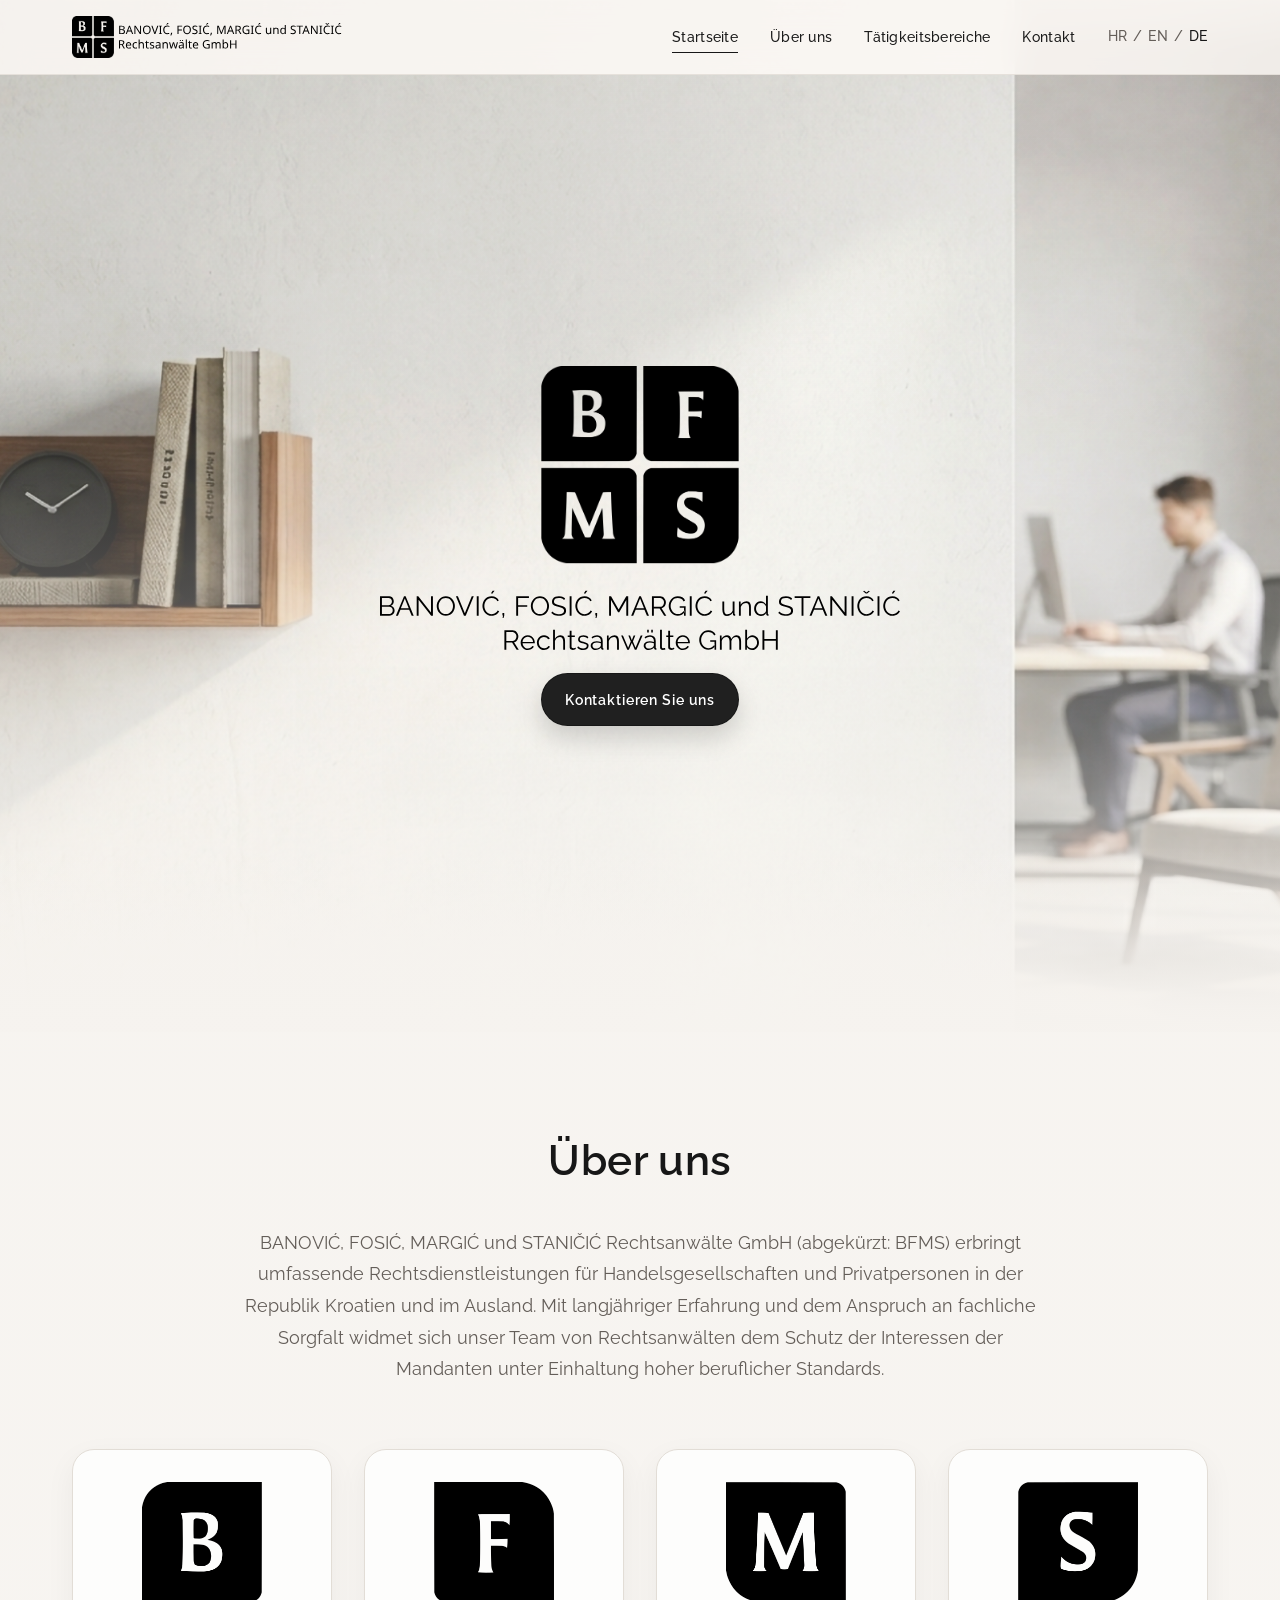
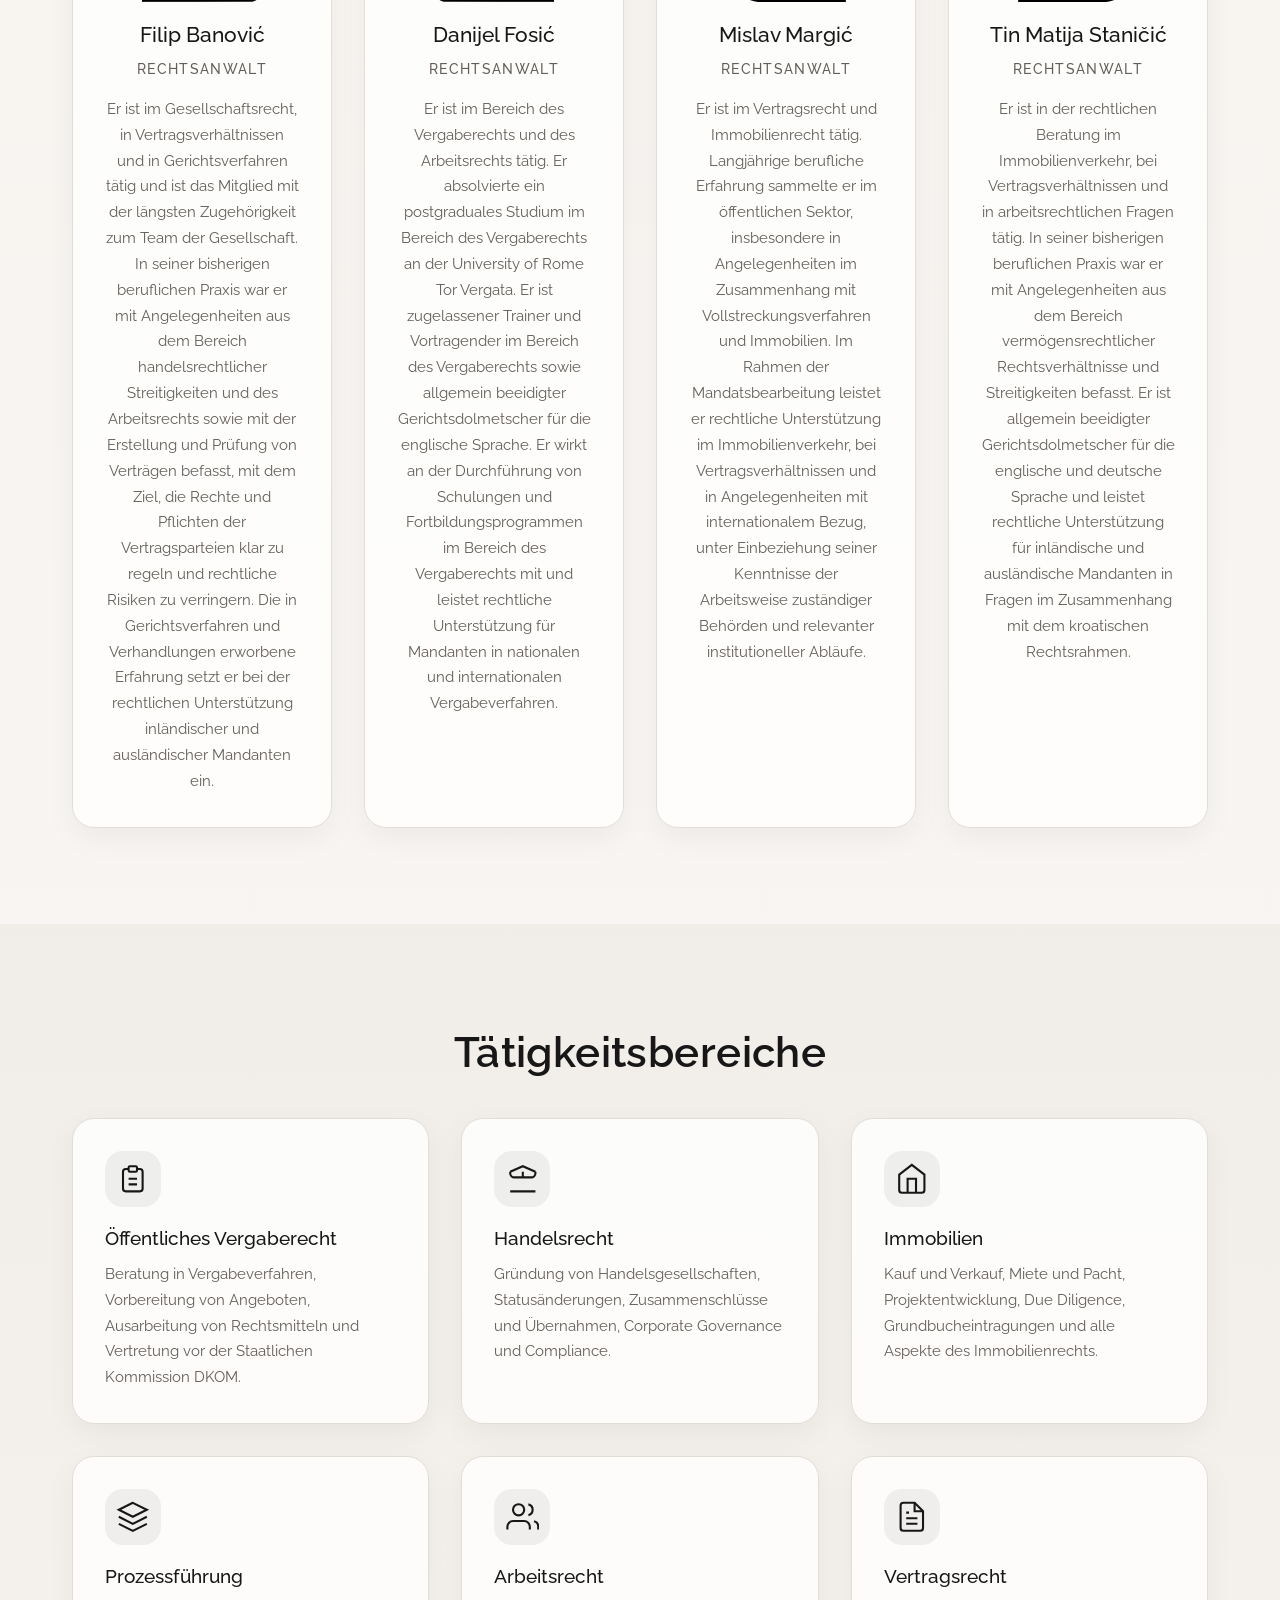
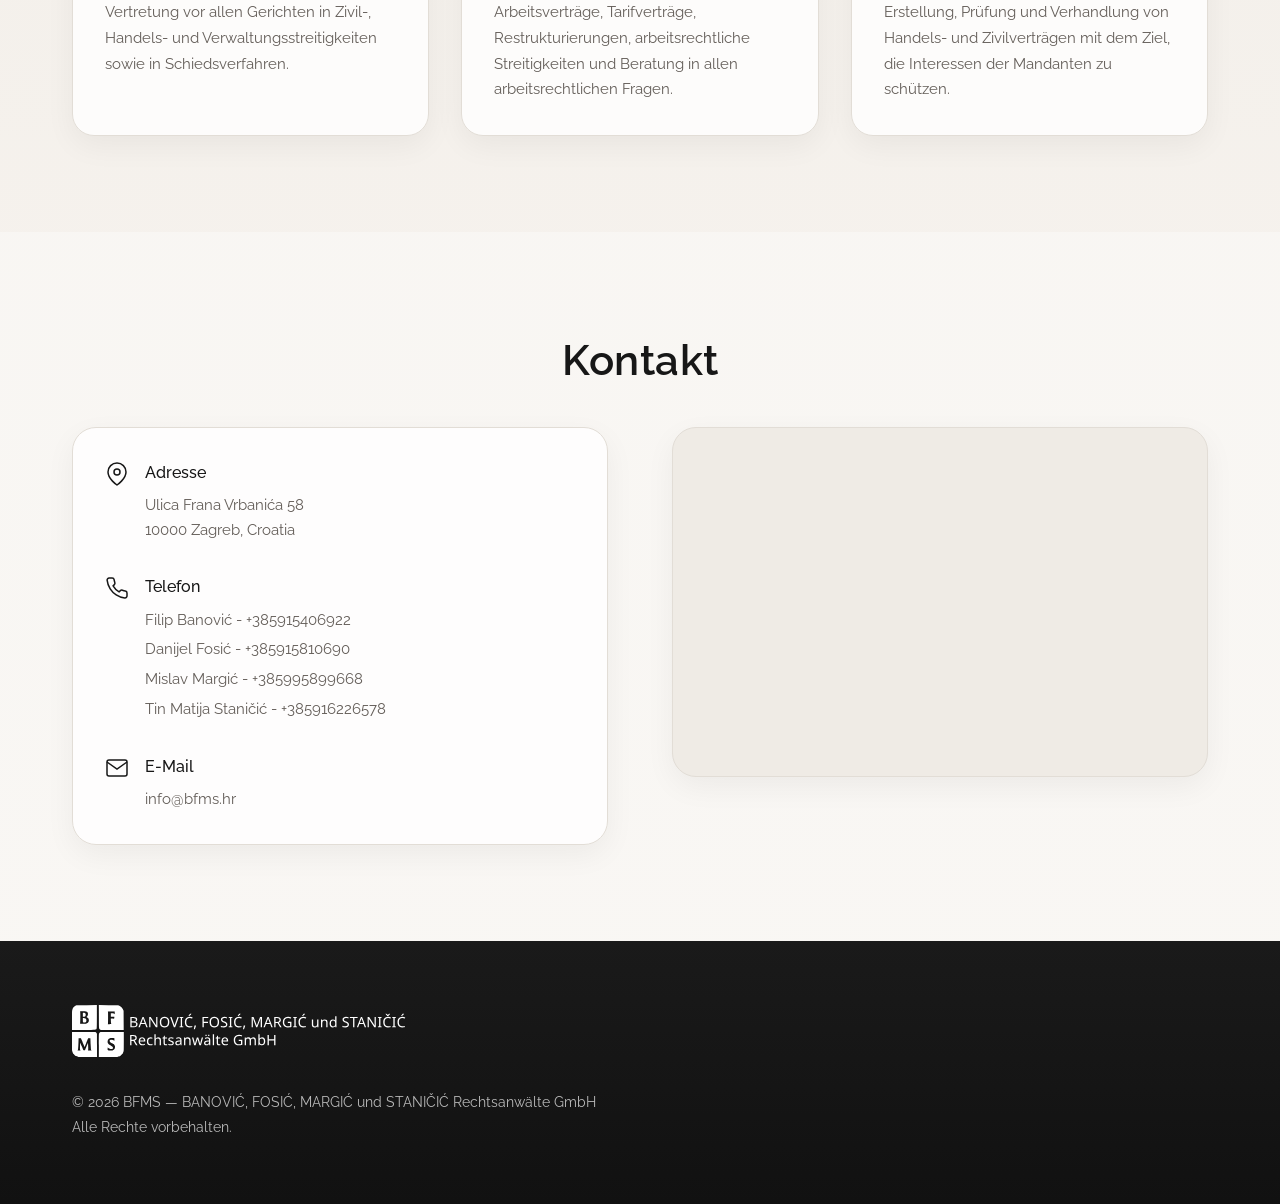
==== commit 5996e1ee: "izmjene opisa HOK" ====
--- a/de/index.html
+++ b/de/index.html
@@ -137,7 +137,7 @@
 </div>
 <h3 class="team-name">Filip Banović</h3>
 <p class="team-title">Rechtsanwalt</p>
-<p class="team-bio">Experte für Gesellschaftsrecht, Vertragsverhältnisse und Prozessführung, mit der längsten Zugehörigkeit zum Team, wodurch er zur Stabilität und zu einem hohen Maß an juristischer Expertise beiträgt. Im Laufe seiner Berufspraxis hat er sich als verlässlicher Partner bei der Lösung handelsrechtlicher Streitigkeiten und arbeitsrechtlicher Herausforderungen profiliert, mit besonderem Schwerpunkt auf der präzisen Vertragsgestaltung zur Vermeidung rechtlicher Risiken. Seine Erfahrung vor Gericht und in Verhandlungen macht ihn zu einer wichtigen Stütze für in- und ausländische Mandanten.</p>
+<p class="team-bio">Er ist im Gesellschaftsrecht, in Vertragsverhältnissen und in Gerichtsverfahren tätig und ist das Mitglied mit der längsten Zugehörigkeit zum Team der Gesellschaft. In seiner bisherigen beruflichen Praxis war er mit Angelegenheiten aus dem Bereich handelsrechtlicher Streitigkeiten und des Arbeitsrechts sowie mit der Erstellung und Prüfung von Verträgen befasst, mit dem Ziel, die Rechte und Pflichten der Vertragsparteien klar zu regeln und rechtliche Risiken zu verringern. Die in Gerichtsverfahren und Verhandlungen erworbene Erfahrung setzt er bei der rechtlichen Unterstützung inländischer und ausländischer Mandanten ein.</p>
 </div>
 <!-- Team Member 2 -->
 <div class="team-member">
@@ -146,7 +146,7 @@
 </div>
 <h3 class="team-name">Danijel Fosić</h3>
 <p class="team-title">Rechtsanwalt</p>
-<p class="team-bio">Experte für öffentliches Vergaberecht und Arbeitsrecht. Er absolvierte ein Masterstudium im Bereich des öffentlichen Vergaberechts an der University of Rome Tor Vergata. Als zugelassener Trainer und Vortragender im Bereich des öffentlichen Vergaberechts sowie als gerichtlich beeidigter Dolmetscher für die englische Sprache führt er formale Schulungen und Fortbildungen im Bereich des öffentlichen Vergaberechts durch und unterstützt Mandanten in komplexen nationalen und internationalen Verfahren.</p>
+<p class="team-bio">Er ist im Bereich des Vergaberechts und des Arbeitsrechts tätig. Er absolvierte ein postgraduales Studium im Bereich des Vergaberechts an der University of Rome Tor Vergata. Er ist zugelassener Trainer und Vortragender im Bereich des Vergaberechts sowie allgemein beeidigter Gerichtsdolmetscher für die englische Sprache. Er wirkt an der Durchführung von Schulungen und Fortbildungsprogrammen im Bereich des Vergaberechts mit und leistet rechtliche Unterstützung für Mandanten in nationalen und internationalen Vergabeverfahren.</p>
 </div>
 <!-- Team Member 3 -->
 <div class="team-member">
@@ -155,7 +155,7 @@
 </div>
 <h3 class="team-name">Mislav Margić</h3>
 <p class="team-title">Rechtsanwalt</p>
-<p class="team-bio">Experte für Vertragsrecht und Immobilienrecht mit einzigartiger Berufserfahrung, die er durch langjährige Tätigkeit im öffentlichen Sektor in den Bereichen Vollstreckung und Immobilien erworben hat. Er bietet seinen Mandanten tiefgehende Einblicke in institutionelle Abläufe und ein hohes Maß an Rechtssicherheit im Rechtsverkehr und leistet umfassende Unterstützung bei komplexen Rechtsgeschäften mit internationalem Bezug.</p>
+<p class="team-bio">Er ist im Vertragsrecht und Immobilienrecht tätig. Langjährige berufliche Erfahrung sammelte er im öffentlichen Sektor, insbesondere in Angelegenheiten im Zusammenhang mit Vollstreckungsverfahren und Immobilien. Im Rahmen der Mandatsbearbeitung leistet er rechtliche Unterstützung im Immobilienverkehr, bei Vertragsverhältnissen und in Angelegenheiten mit internationalem Bezug, unter Einbeziehung seiner Kenntnisse der Arbeitsweise zuständiger Behörden und relevanter institutioneller Abläufe.</p>
 </div>
 <!-- Team Member 4 -->
 <div class="team-member">
@@ -164,7 +164,7 @@
 </div>
 <h3 class="team-name">Tin Matija Staničić</h3>
 <p class="team-title">Rechtsanwalt</p>
-<p class="team-bio">Experte, dessen Tätigkeit die Beratung bei Immobilientransaktionen, Vertragsverhältnissen und arbeitsrechtlichen Fragen umfasst, mit umfassender Erfahrung in der Lösung vermögensrechtlicher Streitigkeiten. Als ständiger gerichtlich beeidigter Dolmetscher für Englisch und Deutsch ist er eine wichtige Unterstützung für ausländische Mandanten bei der Anpassung ihrer Geschäftstätigkeit an den kroatischen Rechtsrahmen.</p>
+<p class="team-bio">Er ist in der rechtlichen Beratung im Immobilienverkehr, bei Vertragsverhältnissen und in arbeitsrechtlichen Fragen tätig. In seiner bisherigen beruflichen Praxis war er mit Angelegenheiten aus dem Bereich vermögensrechtlicher Rechtsverhältnisse und Streitigkeiten befasst. Er ist allgemein beeidigter Gerichtsdolmetscher für die englische und deutsche Sprache und leistet rechtliche Unterstützung für inländische und ausländische Mandanten in Fragen im Zusammenhang mit dem kroatischen Rechtsrahmen.</p>
 </div>
 </div>
 </div>
